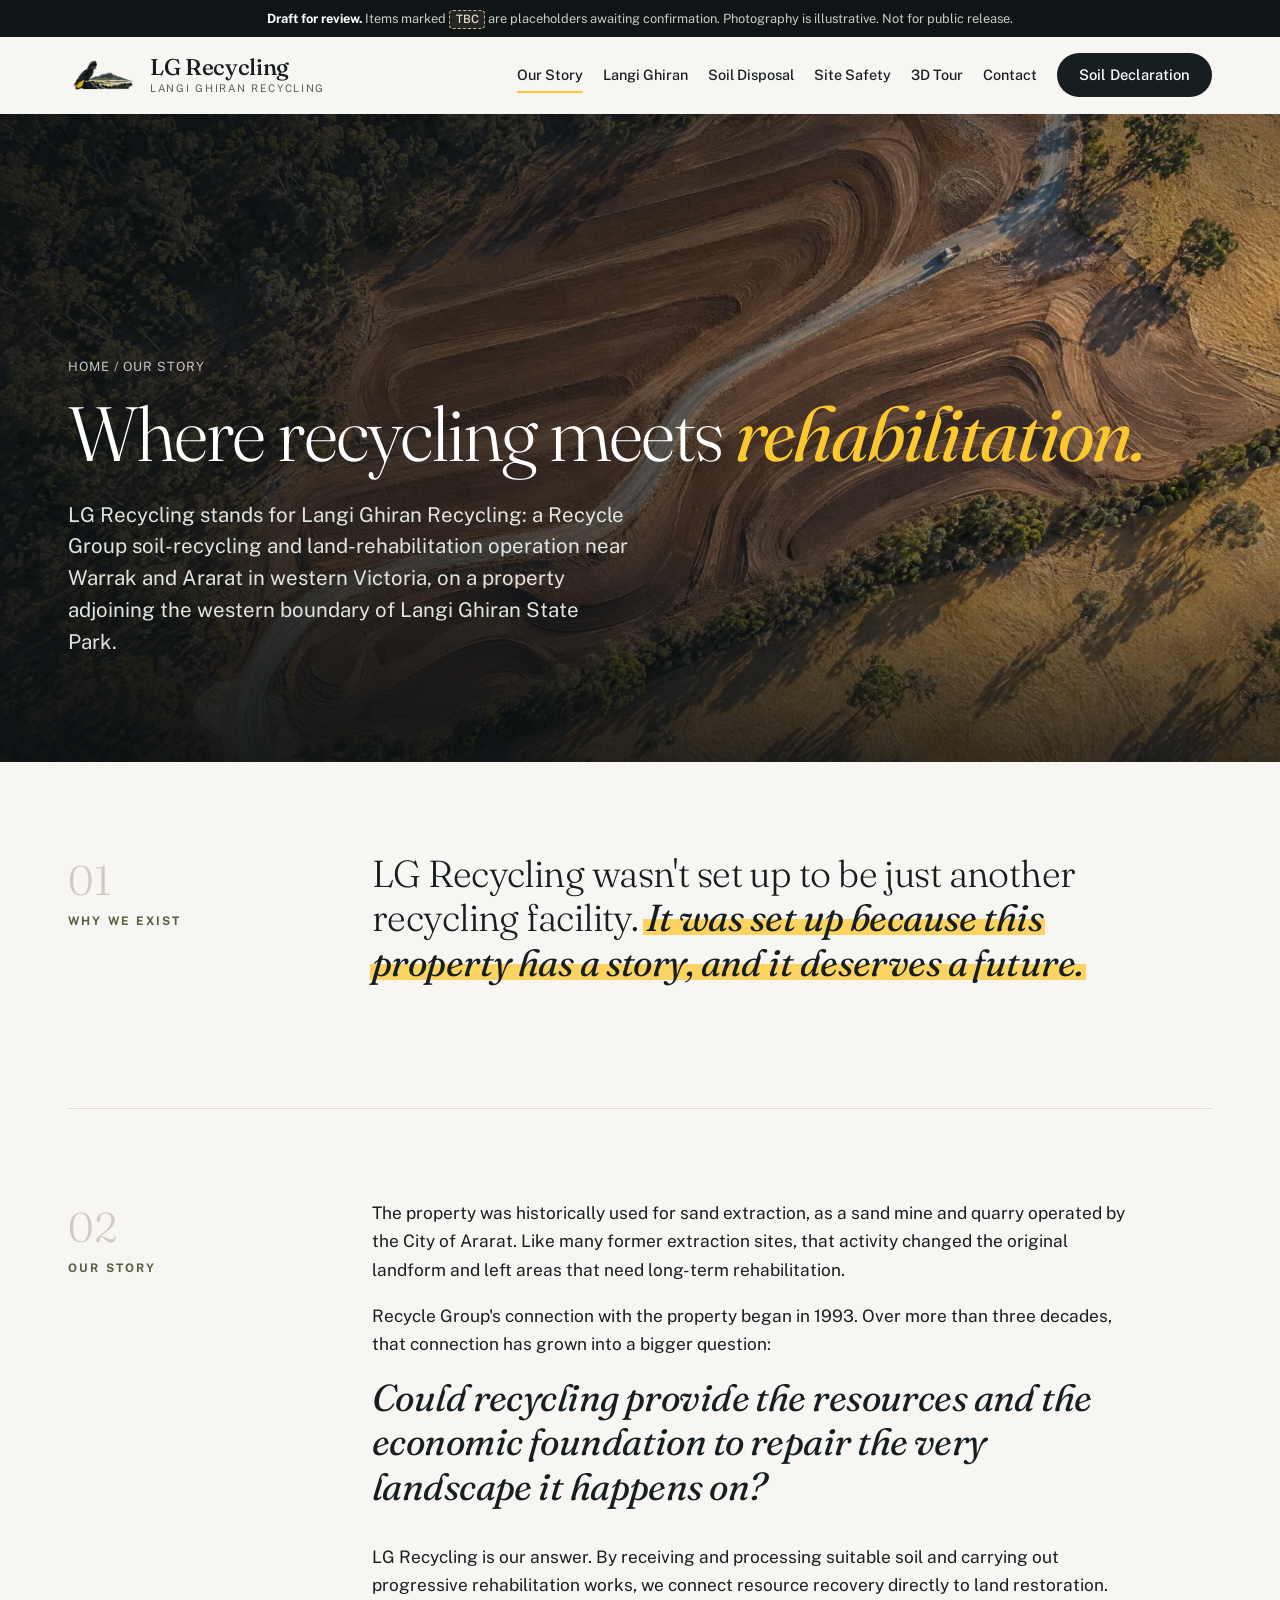
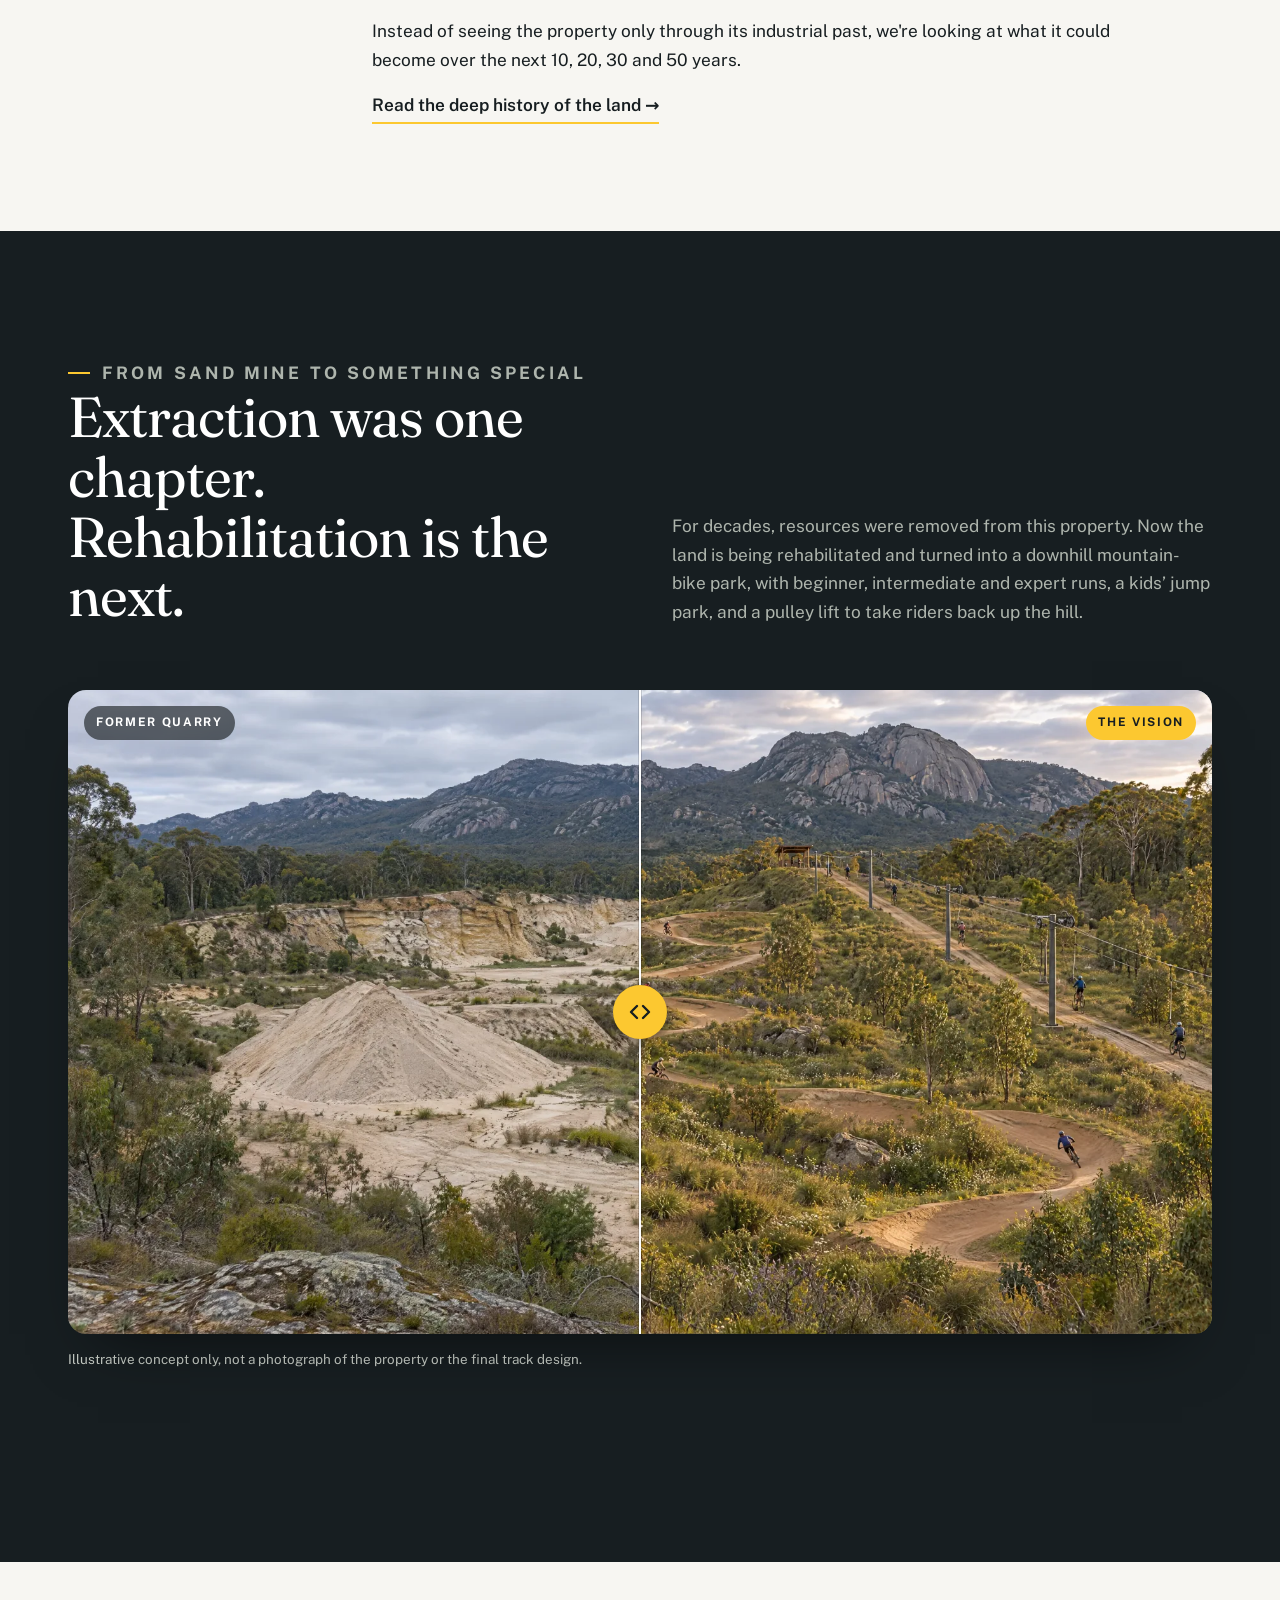
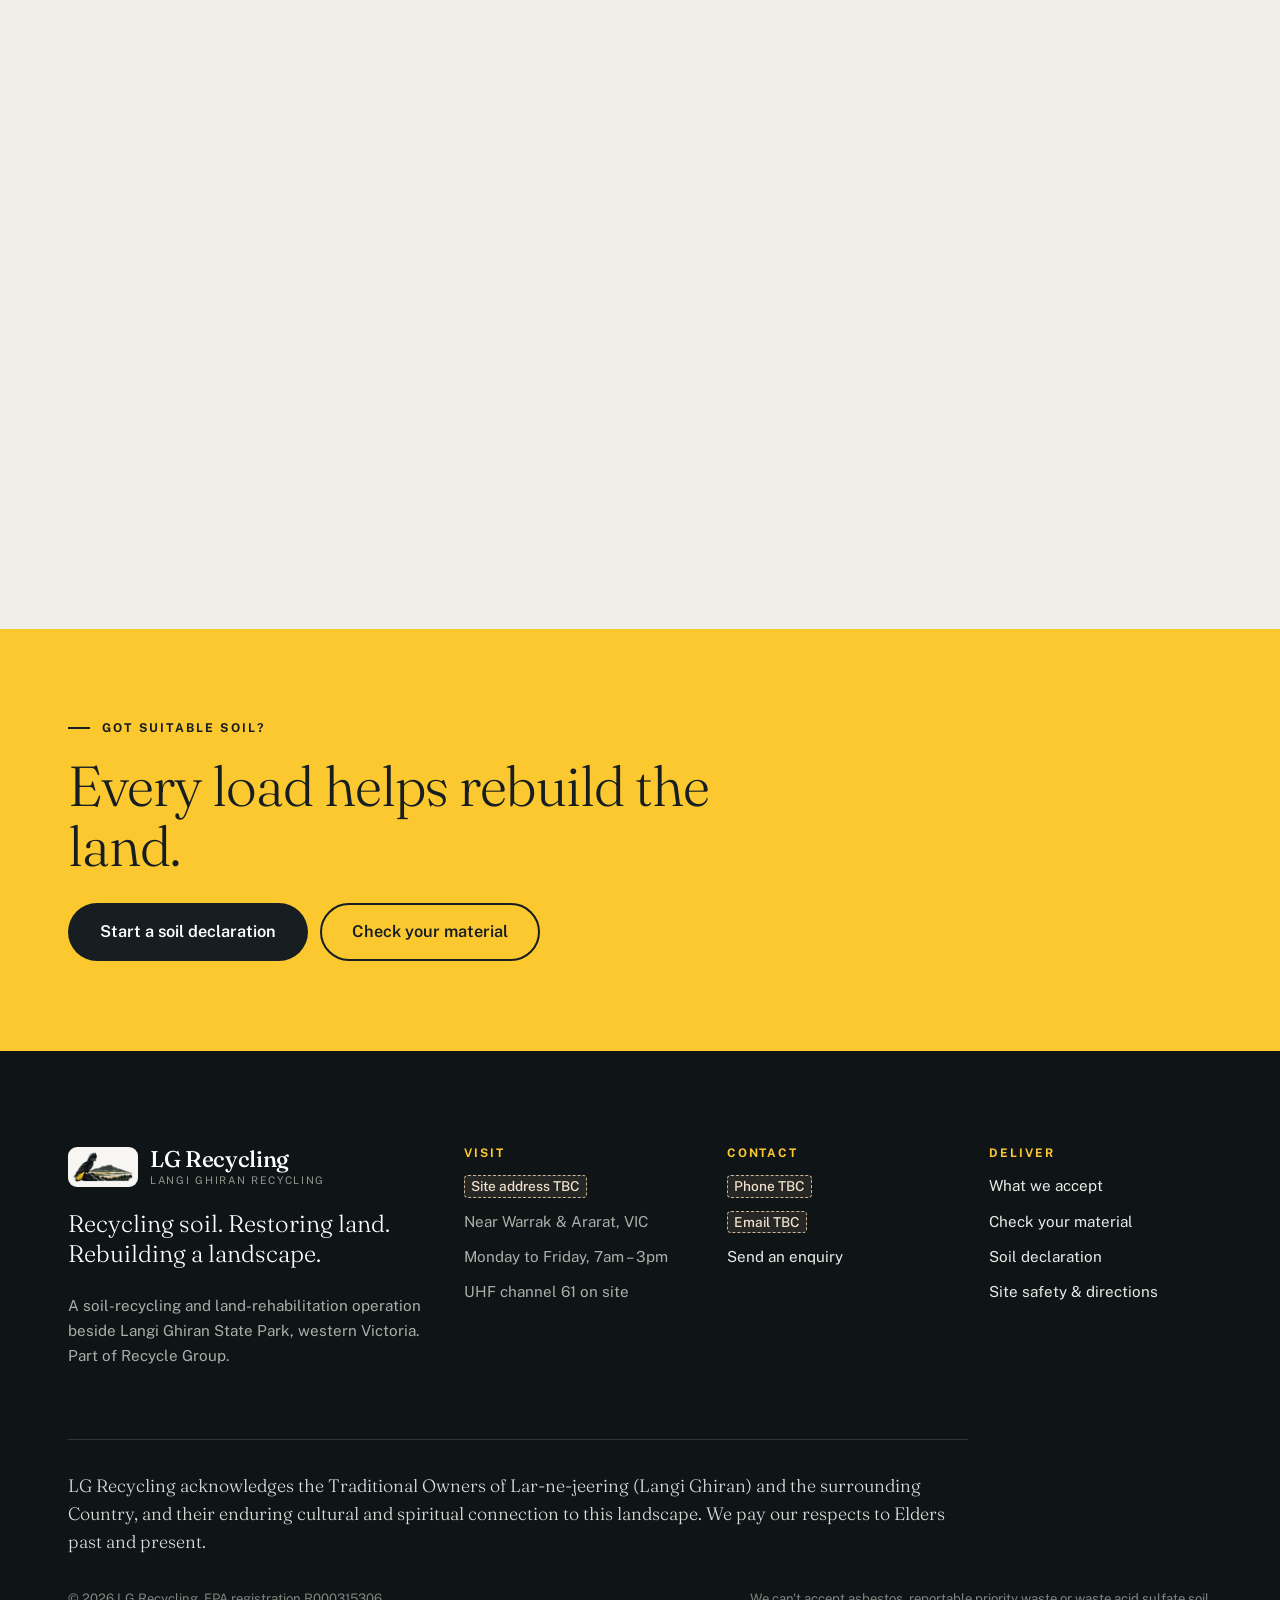
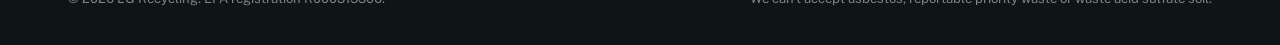
==== about.html @ 1a7d565f "3D tour: 16 glamping sites beside the bike park; copy updates" ====
<!doctype html>
<html lang="en-AU">
<head>
<meta charset="utf-8">
<meta name="viewport" content="width=device-width, initial-scale=1, viewport-fit=cover">
<title>Our Story | LG Recycling</title>
<meta name="description" content="Where recycling meets rehabilitation: how LG Recycling is using soil recycling to restore a former sand quarry beside Langi Ghiran State Park.">
<meta name="robots" content="noindex, nofollow">
<meta name="theme-color" content="#171E21">
<meta property="og:type" content="website">
<meta property="og:site_name" content="LG Recycling">
<meta property="og:title" content="Our Story | LG Recycling">
<meta property="og:description" content="Where recycling meets rehabilitation: how LG Recycling is using soil recycling to restore a former sand quarry beside Langi Ghiran State Park.">
<meta property="og:image" content="https://rdodeployme.github.io/Langi-Ghiran/assets/og-image.jpg">
<meta property="og:image:width" content="1200">
<meta property="og:image:height" content="630">
<meta property="og:url" content="https://rdodeployme.github.io/Langi-Ghiran/about.html">
<meta name="twitter:card" content="summary_large_image">
<link rel="icon" href="assets/favicon.svg" type="image/svg+xml">
<link rel="preconnect" href="https://fonts.googleapis.com">
<link rel="preconnect" href="https://fonts.gstatic.com" crossorigin>
<link href="https://fonts.googleapis.com/css2?family=Fraunces:ital,opsz,wght@0,9..144,300..700;1,9..144,300..600&family=Public+Sans:wght@400;500;600;700&display=swap" rel="stylesheet">
<link rel="stylesheet" href="assets/styles.css">
<script>document.documentElement.classList.add('js')</script>
</head>
<body class="">
<a class="skip" href="#main">Skip to content</a>
<div class="draft"><strong>Draft for review.</strong> Items marked <span class="tbc">TBC</span> are placeholders awaiting confirmation. Photography is illustrative. Not for public release.</div>
<header class="site-header">
  <div class="wrap">
    <a class="brand" href="index.html" aria-label="LG Recycling home"><span class="brand-mark" aria-hidden="true"></span><span class="brand-text"><b>LG Recycling</b><small>Langi Ghiran Recycling</small></span></a>
    <button class="menu-toggle" aria-label="Menu" aria-expanded="false" aria-controls="site-nav">
      <span></span><span></span><span></span>
    </button>
    <nav class="nav" id="site-nav" aria-label="Main">
      <a href="about.html" aria-current="page">Our Story</a> <a href="langi-ghiran.html">Langi Ghiran</a> <a href="soil-disposal.html">Soil Disposal</a> <a href="site-safety.html">Site Safety</a> <a href="explore.html">3D Tour</a> <a href="index.html#enquire">Contact</a> <a class="btn btn-primary nav-cta" href="soil-declaration.html">Soil Declaration</a>
    </nav>
  </div>
</header>
<main id="main">
<section class="img-hero on-image">
  <div class="hero-media"><img src="assets/lg-earthworks.webp" alt="Aerial view of contoured rehabilitation earthworks meeting eucalypt woodland and golden paddocks" fetchpriority="high"></div>
  <div class="wrap hero-body">
    <p class="crumbs"><a href="index.html">Home</a> / Our story</p>
    <h1>Where recycling meets <span class="hl">rehabilitation.</span></h1>
    <p class="lede">LG Recycling stands for Langi Ghiran Recycling: a Recycle Group soil-recycling and land-rehabilitation operation near Warrak and Ararat in western Victoria, on a property adjoining the western boundary of Langi Ghiran State Park.</p>
  </div>
</section>

<div class="wrap">
  <article class="chapter">
    <div class="label reveal"><span class="n">01</span>Why we exist</div>
    <div class="body reveal d1">
      <p class="big-quote">LG Recycling wasn't set up to be just another recycling facility. <em class="hl">It was set up because this property has a story, and it deserves a future.</em></p>
    </div>
  </article>

  <article class="chapter">
    <div class="label reveal"><span class="n">02</span>Our story</div>
    <div class="body reveal d1">
      <p>The property was historically used for sand extraction, as a sand mine and quarry operated by the City of Ararat. Like many former extraction sites, that activity changed the original landform and left areas that need long-term rehabilitation.</p>
      <p>Recycle Group's connection with the property began in 1993. Over more than three decades, that connection has grown into a bigger question:</p>
      <p class="big-quote"><em>Could recycling provide the resources and the economic foundation to repair the very landscape it happens on?</em></p>
      <p>LG Recycling is our answer. By receiving and processing suitable soil and carrying out progressive rehabilitation works, we connect resource recovery directly to land restoration.</p>
      <p>Instead of seeing the property only through its industrial past, we're looking at what it could become over the next 10, 20, 30 and 50 years.</p>
      <p><a class="link-arrow" href="deep-history.html">Read the deep history of the land &rarr;</a></p>
    </div>
  </article>
</div>

<section class="dark" aria-labelledby="chapter-title">
  <div class="wrap">
    <div class="section-head">
      <div>
        <p class="eyebrow reveal">From sand mine to something special</p>
        <h2 id="chapter-title" class="reveal">Extraction was one chapter. Rehabilitation is the next.</h2>
      </div>
      <p class="reveal d1">For decades, resources were removed from this property. Now the land is being rehabilitated and turned into a downhill mountain-bike park, with beginner, intermediate and expert runs, a kids’ jump park, and a pulley lift to take riders back up the hill.</p>
    </div>
    <div class="compare reveal" data-compare style="--pos:50%">
      <img src="assets/lg-quarry-before.webp" alt="Illustration of a disused sand quarry at the foot of a granite range" loading="lazy" width="1800" height="1018">
      <img class="after" src="assets/lg-quarry-after.webp" alt="Illustration of the same view rehabilitated with native vegetation, trails, a wetland and a lookout" loading="lazy" width="1800" height="1018">
      <span class="tag l">Former quarry</span>
      <span class="tag r">The vision</span>
      <span class="handle" aria-hidden="true"></span>
      <input type="range" min="0" max="100" value="50" aria-label="Compare the former quarry with the rehabilitation vision">
    </div>
    <p class="compare-note">Illustrative concept only, not a photograph of the property or the final track design.</p>
    <ul class="chips reveal">
      <li>Rebuild</li><li>Revegetate</li><li>Rehabilitate</li><li>Create habitat</li><li>Improve the landscape</li>
    </ul>
  </div>
</section>

<div class="wrap">
  <article class="chapter">
    <div class="label reveal"><span class="n">03</span>Our next chapter</div>
    <div class="body reveal d1">
      <p>LG Recycling deliberately looks beyond the working life of the facility. The former sand quarry is being rehabilitated and turned into a downhill mountain-bike park: three runs graded beginner, intermediate and expert, a kids’ jump park below them, a pulley lift that takes riders back up the hill, and 16 glamping sites off to the side. Around it, the aim is a restored landscape of native vegetation, habitat and open space for the community.</p>
      <div class="stack-lines" style="margin:32px 0">
        <p>Where the scars of extraction have softened.</p>
        <p>Where vegetation has returned and habitat is expanding.</p>
        <p>Where riders take the lift up and ride the track down, and families spend time outdoors.</p>
        <p>Where visitors can take in the landscape beside Langi Ghiran.</p>
      </div>
      <p>If future generations find it hard to imagine that parts of the property were once a sand quarry, the rehabilitation will have succeeded.</p>
    </div>
  </article>

  <article class="chapter">
    <div class="label reveal"><span class="n">04</span>What success looks like</div>
    <div class="body reveal d1">
      <p>Success isn't measured only in tonnes of soil recycled. It's also measured in:</p>
      <div class="measures">
        <div><b>Land rehabilitated</b><span>Disturbed ground repaired</span></div>
        <div><b>Resources recovered</b><span>And landfill avoided</span></div>
        <div><b>Landforms restored</b><span>Levels and contours rebuilt</span></div>
        <div><b>Vegetation established</b><span>And habitat created</span></div>
        <div><b>Community spaces</b><span>Created for people to use</span></div>
        <div><b>The condition we leave it in</b><span>The final measure</span></div>
      </div>
      <p class="note">Progress figures (hectares rehabilitated, tonnes recovered) will be published here once they're being measured. <span class="tbc">No figures yet</span></p>
    </div>
  </article>

  <article class="chapter">
    <div class="label reveal"><span class="n">05</span>Part of Recycle Group</div>
    <div class="body reveal d1">
      <p>LG Recycling is part of Recycle Group, an Australian resource-recovery group developing practical solutions for materials that might otherwise be wasted. Across the group, the philosophy is the same: find a better use, recover the resource, reduce disposal, and create a measurable environmental outcome.</p>
      <p>At LG Recycling, that outcome will ultimately be visible in the landscape itself.</p>
    </div>
  </article>
</div>

<section class="alt" aria-labelledby="home-title">
  <div class="wrap split center">
    <div class="reveal">
      <p class="eyebrow">Our home. Our responsibility.</p>
      <h2 id="home-title">Respect the past. Recycle today. Restore the land.</h2>
      <p class="lede">We're fortunate to operate beside one of western Victoria's most distinctive natural landscapes, and we intend to leave our part of it better than we found it.</p>
      <div class="actions" style="margin-top:28px">
        <a class="btn btn-primary" href="index.html#enquire">Enquire about soil disposal</a>
        <a class="btn btn-ghost" href="langi-ghiran.html">The story of Langi Ghiran</a>
      </div>
    </div>
    <figure class="figure land reveal d1"><img src="assets/lg-photo-rehabilitation.jpg" alt="Rehabilitation earthworks on the property with the granite range behind" loading="lazy"></figure>
  </div>
</section>
<section class="cta-band" aria-labelledby="cta-title">
  <div class="wrap">
    <div class="cta-copy">
      <p class="eyebrow">Got suitable soil?</p>
      <h2 id="cta-title">Every load helps rebuild the land.</h2>
    </div>
    <div class="cta-actions">
      <a class="btn btn-primary btn-lg" href="soil-declaration.html">Start a soil declaration</a>
      <a class="btn btn-ghost btn-lg" href="soil-disposal.html#checker">Check your material</a>
    </div>
  </div>
</section>
</main>
<footer class="site-footer">
  <div class="wrap">
    <div class="foot-top">
      <div class="foot-brand">
        <a class="brand" href="index.html"><span class="brand-mark" aria-hidden="true"></span><span class="brand-text"><b>LG Recycling</b><small>Langi Ghiran Recycling</small></span></a>
        <p class="foot-tag">Recycling soil. Restoring land. Rebuilding a landscape.</p>
        <p>A soil-recycling and land-rehabilitation operation beside Langi Ghiran State Park, western Victoria. Part of Recycle Group.</p>
      </div>
      <div>
        <h4>Visit</h4>
        <ul>
          <li><span class="tbc">Site address TBC</span></li>
          <li>Near Warrak &amp; Ararat, VIC</li>
          <li>Monday to Friday, 7am – 3pm</li>
          <li>UHF channel 61 on site</li>
        </ul>
      </div>
      <div>
        <h4>Contact</h4>
        <ul>
          <li><span class="tbc">Phone TBC</span></li>
          <li><span class="tbc">Email TBC</span></li>
          <li><a href="index.html#enquire">Send an enquiry</a></li>
        </ul>
      </div>
      <div>
        <h4>Deliver</h4>
        <ul>
          <li><a href="soil-disposal.html">What we accept</a></li>
          <li><a href="soil-disposal.html#checker">Check your material</a></li>
          <li><a href="soil-declaration.html">Soil declaration</a></li>
          <li><a href="site-safety.html">Site safety &amp; directions</a></li>
        </ul>
      </div>
    </div>
    <p class="foot-ack">LG Recycling acknowledges the Traditional Owners of Lar-ne-jeering (Langi Ghiran) and the surrounding Country, and their enduring cultural and spiritual connection to this landscape. We pay our respects to Elders past and present.</p>
    <div class="foot-base">
      <span>&copy; <span id="year">2026</span> LG Recycling. EPA registration R000315306.</span>
      <span>We can't accept asbestos, reportable priority waste or waste acid sulfate soil.</span>
    </div>
  </div>
</footer>
<script src="assets/site.js"></script>
</body>
</html>
---- assets/styles.css ----
/* LG Recycling — site styles (v2)
   Palette from the Langi Ghiran Recycling logo: cockatoo black, tail yellow, olive, paper. */
:root{
  --ink:#171E21;
  --ink-2:#2E383C;
  --ink-3:#0F1416;
  --paper:#F7F6F2;
  --paper-2:#EEEDE7;
  --paper-3:#E4E2DA;
  --yellow:#FCC830;
  --yellow-soft:rgba(252,200,48,.22);
  --yellow-ink:#7A5E00;
  --olive:#55603F;
  --olive-2:#6E7A55;
  --soil:#B89B78;
  --muted:#5A625E;
  --line:#DCDAD2;
  --line-dark:rgba(255,255,255,.14);
  --danger:#8A3B2E;
  --white:#FFFFFF;
  --radius:10px;
  --radius-sm:6px;
  --max:1240px;
  --gutter:clamp(16px,4.5vw,48px);
  --header-h:76px;
  --display:"Fraunces", Georgia, "Times New Roman", serif;
  --body:"Public Sans", system-ui, -apple-system, "Segoe UI", sans-serif;
  --ease:cubic-bezier(.2,.7,.2,1);
  --shadow:0 1px 2px rgba(23,30,33,.06),0 12px 32px -12px rgba(23,30,33,.18);
}
*,*::before,*::after{box-sizing:border-box}
[hidden]{display:none!important}
html{scroll-behavior:smooth;-webkit-text-size-adjust:100%;scroll-padding-top:calc(var(--header-h) + 12px)}
body{margin:0;background:var(--paper);color:var(--ink);font-family:var(--body);font-size:17px;line-height:1.65;-webkit-font-smoothing:antialiased;text-rendering:optimizeLegibility}
img,svg,video{max-width:100%;display:block}
a{color:var(--ink);text-decoration-color:var(--yellow);text-decoration-thickness:2px;text-underline-offset:3px}
a:hover{text-decoration-color:var(--ink)}
h1,h2,h3,h4{font-family:var(--display);font-weight:400;line-height:1.06;margin:0 0 .5em;letter-spacing:-.018em;color:var(--ink);font-optical-sizing:auto}
h1{font-size:clamp(2.6rem,6.4vw,5.6rem)}
h2{font-size:clamp(2rem,4.4vw,3.6rem)}
h3{font-size:clamp(1.3rem,2vw,1.6rem);letter-spacing:-.01em}
p{margin:0 0 1em}
em{font-style:italic}
strong{font-weight:700}
.wrap{max-width:var(--max);margin:0 auto;padding:0 var(--gutter)}
.narrow{max-width:820px;margin-left:auto;margin-right:auto}
section{padding:clamp(72px,10vw,140px) 0;position:relative}
.alt{background:var(--paper-2)}
.dark{background:var(--ink);color:#DCE0DA}
.dark h1,.dark h2,.dark h3{color:#fff}
.dark p{color:#C9CFC8}
.dark a{color:#fff}
:focus-visible{outline:3px solid var(--yellow);outline-offset:3px;border-radius:4px}
.skip{position:absolute;left:-9999px;top:0;z-index:100;background:var(--yellow);color:var(--ink);padding:10px 16px;font-weight:700}
.skip:focus{left:12px;top:12px}
.sr-only{position:absolute!important;width:1px;height:1px;overflow:hidden;clip:rect(0 0 0 0);white-space:nowrap}

/* Type helpers */
.eyebrow{font-family:var(--body);font-size:.76rem;font-weight:700;letter-spacing:.18em;text-transform:uppercase;color:var(--olive);margin:0 0 1.1rem;display:flex;align-items:center;gap:12px}
.eyebrow::before{content:"";width:22px;height:2px;background:var(--yellow);flex:none}
.dark .eyebrow,.on-image .eyebrow{color:var(--yellow)}
.lede{font-size:clamp(1.12rem,1.5vw,1.32rem);line-height:1.55;color:var(--muted);max-width:640px}
.dark .lede,.on-image .lede{color:#D8DDD6}
.hl{font-style:italic;background:linear-gradient(to bottom,transparent 54%,rgba(252,200,48,.75) 54%,rgba(252,200,48,.75) 88%,transparent 88%);-webkit-box-decoration-break:clone;box-decoration-break:clone;padding:0 .06em;margin:0 -.06em}
.dark .hl,.on-image .hl{background:none;color:var(--yellow)}
.big-quote{font-family:var(--display);font-size:clamp(1.65rem,3.3vw,2.7rem);line-height:1.18;color:var(--ink);font-weight:300;letter-spacing:-.015em;margin-bottom:.9em}
.dark .big-quote{color:#fff}
.big-quote em{font-weight:400}
.muted{color:var(--muted)}
.small{font-size:.9rem}

/* Draft banner + TBC placeholders */
.draft{background:var(--ink-3);color:#C9CEC7;font-size:.8rem;text-align:center;padding:8px var(--gutter);position:relative;z-index:61}
.draft strong{color:#fff}
.tbc{display:inline-block;border:1.5px dashed var(--soil);background:rgba(184,155,120,.14);color:#6B5537;padding:0 .45em;border-radius:4px;font-size:.9em;font-style:normal;font-family:var(--body);font-weight:500;letter-spacing:0;line-height:1.5}
.draft .tbc,.dark .tbc,.on-image .tbc,.site-footer .tbc{color:#F0E2CE;border-color:#CDB595;background:rgba(205,181,149,.12)}
.note{border-left:3px solid var(--yellow);background:var(--yellow-soft);padding:14px 18px;border-radius:0 var(--radius-sm) var(--radius-sm) 0;font-size:.95rem;color:var(--ink-2)}

/* Buttons */
.btn{display:inline-flex;align-items:center;justify-content:center;gap:.55em;min-height:50px;padding:0 24px;border-radius:999px;font-weight:600;font-size:.98rem;text-decoration:none;border:2px solid transparent;cursor:pointer;font-family:var(--body);line-height:1.1;transition:background .2s var(--ease),color .2s var(--ease),border-color .2s var(--ease),transform .2s var(--ease)}
.btn:active{transform:translateY(1px)}
.btn-lg{min-height:58px;padding:0 30px;font-size:1.02rem}
.btn-primary{background:var(--ink);color:#fff}
.btn-primary:hover{background:var(--yellow);color:var(--ink)}
.btn-yellow,.dark .btn-primary,.on-image .btn-primary{background:var(--yellow);color:var(--ink)}
.btn-yellow:hover,.dark .btn-primary:hover,.on-image .btn-primary:hover{background:#fff;color:var(--ink)}
.btn-ghost{border-color:currentColor;color:var(--ink);background:transparent}
.btn-ghost:hover{background:var(--ink);border-color:var(--ink);color:#fff}
.dark .btn-ghost,.on-image .btn-ghost{color:#fff;border-color:rgba(255,255,255,.7)}
.dark .btn-ghost:hover,.on-image .btn-ghost:hover{background:#fff;border-color:#fff;color:var(--ink)}
.btn .arrow{transition:transform .2s var(--ease)}
.btn:hover .arrow{transform:translateX(3px)}
.btn[disabled]{opacity:.5;cursor:not-allowed}
.link-arrow{font-weight:600;text-decoration:none;display:inline-flex;align-items:center;gap:.4em;border-bottom:2px solid var(--yellow);padding-bottom:2px}
.link-arrow:hover{border-color:var(--ink)}
.dark .link-arrow{border-color:var(--yellow)}
.actions{display:flex;flex-wrap:wrap;gap:12px}

/* ---------- Header ---------- */
.site-header{position:sticky;top:0;z-index:60;background:rgba(247,246,242,.92);backdrop-filter:saturate(1.3) blur(12px);-webkit-backdrop-filter:saturate(1.3) blur(12px);border-bottom:1px solid transparent;transition:background .3s var(--ease),border-color .3s var(--ease),box-shadow .3s var(--ease)}
.site-header.scrolled{border-color:var(--line);box-shadow:0 8px 24px -18px rgba(23,30,33,.35)}
.site-header .wrap{display:flex;align-items:center;justify-content:space-between;height:var(--header-h);gap:24px}
.brand{display:flex;align-items:center;gap:12px;text-decoration:none;color:var(--ink);line-height:1.05}
.brand-mark{width:70px;height:40px;border-radius:9px;background:var(--paper) url(lg-mark.png) center / 60px auto no-repeat;flex:none;transition:background-color .3s}
.brand-text{display:flex;flex-direction:column}
.brand b{font-family:var(--display);font-weight:500;font-size:1.42rem;letter-spacing:-.015em}
.brand small{font-size:.66rem;letter-spacing:.16em;text-transform:uppercase;color:var(--muted);margin-top:3px}
.nav{display:flex;align-items:center;gap:28px}
.nav a{color:var(--ink);text-decoration:none;font-size:.94rem;font-weight:500;position:relative;padding:6px 0}
@media (max-width:1300px){.nav{gap:20px}.nav a{font-size:.9rem}.nav .btn{padding:0 16px}}
.nav a{white-space:nowrap}
.nav a:not(.btn)::after{content:"";position:absolute;left:0;right:0;bottom:0;height:2px;background:var(--yellow);transform:scaleX(0);transform-origin:left;transition:transform .25s var(--ease)}
.nav a:not(.btn):hover::after,.nav a[aria-current="page"]:not(.btn)::after{transform:scaleX(1)}
.nav .btn{min-height:44px;padding:0 20px;font-size:.92rem}
.nav .btn-primary{color:#fff}
.nav .btn-primary:hover{color:var(--ink)}
.nav .btn[aria-current="page"]{background:var(--yellow);color:var(--ink)}
.menu-toggle{display:none;background:none;border:0;width:44px;height:44px;margin-right:-8px;cursor:pointer;position:relative}
.menu-toggle span{position:absolute;left:10px;right:10px;height:2px;background:var(--ink);border-radius:2px;transition:transform .25s var(--ease),opacity .2s,background .3s}
.menu-toggle span:nth-child(1){top:15px}.menu-toggle span:nth-child(2){top:21px}.menu-toggle span:nth-child(3){top:27px}
.menu-open .menu-toggle span:nth-child(1){transform:translateY(6px) rotate(45deg)}
.menu-open .menu-toggle span:nth-child(2){opacity:0}
.menu-open .menu-toggle span:nth-child(3){transform:translateY(-6px) rotate(-45deg)}

/* Transparent header over the home hero */
.has-hero .site-header:not(.scrolled):not(.menu-open){background:transparent;backdrop-filter:none;-webkit-backdrop-filter:none}
.has-hero .site-header:not(.scrolled):not(.menu-open) .brand,
.has-hero .site-header:not(.scrolled):not(.menu-open) .nav a:not(.btn){color:#fff}
.has-hero .site-header:not(.scrolled):not(.menu-open) .brand small{color:rgba(255,255,255,.75)}
.has-hero .site-header:not(.scrolled):not(.menu-open) .menu-toggle span{background:#fff}
.has-hero .site-header:not(.scrolled):not(.menu-open) .nav .btn{background:var(--yellow);color:var(--ink)}
.has-hero .site-header:not(.scrolled):not(.menu-open) .nav .btn:hover{background:#fff}

@media (max-width:1120px){
  .menu-toggle{display:block}
  .nav{position:absolute;top:100%;left:0;right:0;background:var(--paper);flex-direction:column;align-items:stretch;gap:0;padding:8px var(--gutter) 28px;border-bottom:1px solid var(--line);box-shadow:0 24px 40px -24px rgba(23,30,33,.35);display:none;max-height:calc(100svh - var(--header-h));overflow:auto}
  .menu-open .nav{display:flex}
  .nav a{padding:16px 0;border-bottom:1px solid var(--line);font-size:1.1rem;color:var(--ink)!important}
  .nav a:not(.btn)::after{display:none}
  .nav .btn{margin-top:18px;border-bottom:0;min-height:54px;color:#fff!important}
  .nav .btn[aria-current="page"]{color:var(--ink)!important}
}
@media (max-width:440px){.brand-mark{width:56px;height:34px;background-size:48px auto}.brand b{font-size:1.25rem}.brand small{letter-spacing:.1em}}

/* ---------- Home: cinematic hero ---------- */
.hero-cine{position:relative;min-height:min(100svh,1000px);margin-top:calc(-1 * var(--header-h));display:flex;align-items:flex-end;color:#fff;overflow:hidden;background:var(--ink);padding:0}
.hero-media{position:absolute;inset:0}
.hero-media img,.hero-media video{position:absolute;inset:0;width:100%;height:100%;object-fit:cover}
.hero-media video{opacity:0;transition:opacity 1.2s var(--ease)}
.hero-media video.playing{opacity:1}
.hero-media::after{content:"";position:absolute;inset:0;background:
  linear-gradient(180deg,rgba(12,16,18,.62) 0%,rgba(12,16,18,.12) 22%,rgba(12,16,18,0) 40%,rgba(12,16,18,.35) 62%,rgba(12,16,18,.88) 100%),
  linear-gradient(90deg,rgba(12,16,18,.55) 0%,rgba(12,16,18,0) 60%)}
.hero-body{position:relative;z-index:2;width:100%;padding-top:calc(var(--header-h) + 80px);padding-bottom:clamp(40px,6vw,72px)}
.hero-body h1{color:#fff;font-weight:340;max-width:13.5em;font-size:clamp(2.9rem,7.4vw,6.6rem);line-height:.98;letter-spacing:-.025em;margin-bottom:.35em}
.hero-body h1 .hl{background:none;color:var(--yellow);font-weight:400}
.hero-body .lede{color:#E4E8E2;max-width:560px;margin-bottom:2rem;font-size:clamp(1.1rem,1.6vw,1.35rem)}
.hero-foot{display:flex;flex-wrap:wrap;justify-content:space-between;align-items:flex-end;gap:28px 40px}
.hero-meta{display:flex;flex-wrap:wrap;gap:8px;margin:0;padding:0;list-style:none}
.hero-meta li{font-size:.8rem;font-weight:600;letter-spacing:.02em;padding:7px 14px;border:1px solid rgba(255,255,255,.28);border-radius:999px;background:rgba(15,20,22,.35);backdrop-filter:blur(6px);-webkit-backdrop-filter:blur(6px);color:#EEF0EC}
.hero-meta li b{color:var(--yellow);font-weight:700}
.scroll-cue{position:absolute;left:50%;bottom:18px;transform:translateX(-50%);z-index:2;width:24px;height:38px;border:2px solid rgba(255,255,255,.55);border-radius:14px;display:none}
.scroll-cue::after{content:"";position:absolute;left:50%;top:7px;width:4px;height:8px;margin-left:-2px;border-radius:2px;background:#fff;animation:cue 1.8s var(--ease) infinite}
@keyframes cue{0%{opacity:0;transform:translateY(0)}30%{opacity:1}100%{opacity:0;transform:translateY(12px)}}
@media (min-width:900px) and (min-height:700px){.scroll-cue{display:block}}
.media-credit{position:absolute;right:16px;bottom:12px;z-index:2;font-size:.7rem;color:rgba(255,255,255,.6);letter-spacing:.04em}

/* ---------- Inner page heroes ---------- */
.page-hero{padding:clamp(64px,9vw,120px) 0 clamp(48px,6vw,80px);border-bottom:1px solid var(--line)}
.page-hero h1{max-width:15em}
.img-hero{position:relative;min-height:clamp(460px,72vh,760px);display:flex;align-items:flex-end;color:#fff;padding:0;overflow:hidden;background:var(--ink)}
.img-hero .hero-media::after{background:linear-gradient(90deg,rgba(12,16,18,.82) 0%,rgba(12,16,18,.55) 45%,rgba(12,16,18,.12) 80%),linear-gradient(180deg,rgba(12,16,18,.35) 0%,rgba(12,16,18,0) 30%,rgba(12,16,18,.25) 70%,rgba(12,16,18,.75) 100%)}
@media (max-width:760px){.img-hero .hero-media::after{background:linear-gradient(180deg,rgba(12,16,18,.45) 0%,rgba(12,16,18,.35) 40%,rgba(12,16,18,.88) 100%)}}
.img-hero .hero-body{padding-top:120px;padding-bottom:clamp(40px,6vw,72px)}
.img-hero h1{color:#fff;font-weight:300;max-width:14em;font-size:clamp(2.6rem,6vw,5.2rem);line-height:1}
.img-hero .lede{color:#E1E5DF}
.crumbs{font-size:.8rem;letter-spacing:.08em;text-transform:uppercase;margin-bottom:1.2rem;color:rgba(255,255,255,.75)}
.crumbs a{color:inherit;text-decoration:none}

/* ---------- Facts band ---------- */
.facts{background:var(--ink);color:#DCE0DA;padding:0;border-top:1px solid var(--line-dark)}
.facts .wrap{display:grid;grid-template-columns:repeat(4,1fr)}
.fact{padding:34px 28px 34px 0;border-right:1px solid var(--line-dark)}
.fact:not(:first-child){padding-left:28px}
.fact:last-child{border-right:0}
.fact b{display:block;font-family:var(--display);font-size:clamp(1.7rem,2.8vw,2.4rem);font-weight:400;color:#fff;line-height:1.05;margin-bottom:6px;letter-spacing:-.01em}
.fact b i{font-style:normal;color:var(--yellow)}
.fact span{font-size:.88rem;color:#A9B0A8;line-height:1.45;display:block}
@media (max-width:860px){
  .facts .wrap{grid-template-columns:1fr 1fr}
  .fact{padding:24px 14px 24px 0!important;border-right:0;border-bottom:1px solid var(--line-dark)}
  .fact:nth-child(even){padding-left:16px!important;border-left:1px solid var(--line-dark)}
  .fact:nth-last-child(-n+2){border-bottom:0}
}

/* ---------- Layout ---------- */
.split{display:grid;grid-template-columns:1fr 1fr;gap:clamp(36px,6vw,96px);align-items:start}
.split.center{align-items:center}
.split.wide-left{grid-template-columns:1.15fr .85fr}
.split.wide-right{grid-template-columns:.85fr 1.15fr}
@media (max-width:900px){.split,.split.wide-left,.split.wide-right{grid-template-columns:1fr}}
.section-head{display:grid;grid-template-columns:1fr 1fr;gap:clamp(24px,5vw,80px);align-items:end;margin-bottom:clamp(40px,5vw,64px)}
.section-head h2{margin:0}
.section-head p{margin:0;color:var(--muted);font-size:1.08rem}
.dark .section-head p{color:#AEB5AD}
@media (max-width:860px){.section-head{grid-template-columns:1fr}}

/* Figures */
.figure{position:relative;border-radius:var(--radius);overflow:hidden;background:var(--paper-3);margin:0}
.figure img{width:100%;height:100%;object-fit:cover;transition:transform 1.2s var(--ease)}
.figure:hover img{transform:scale(1.03)}
.figure.tall{aspect-ratio:4/5}
.figure.land{aspect-ratio:3/2}
.figure.wide{aspect-ratio:16/9}
.figure figcaption{position:absolute;left:14px;bottom:12px;font-size:.74rem;color:#fff;background:rgba(15,20,22,.55);backdrop-filter:blur(4px);padding:4px 10px;border-radius:999px;letter-spacing:.02em}

/* ---------- Intro statement ---------- */
.intro .big-quote{max-width:21em}
.intro-grid{display:grid;grid-template-columns:1fr 1fr;gap:clamp(28px,5vw,72px);margin-top:clamp(36px,5vw,56px);align-items:start}
.intro-grid .figure{aspect-ratio:3/2}
.intro-copy p{font-size:1.06rem}
.intro-copy .kicker{font-family:var(--display);font-size:1.35rem;line-height:1.3;border-left:3px solid var(--yellow);padding-left:18px;margin-top:1.4em}
@media (max-width:860px){.intro-grid{grid-template-columns:1fr}}

/* ---------- Soil checker ---------- */
.checker-shell{display:grid;grid-template-columns:.9fr 1.1fr;gap:clamp(28px,5vw,72px);align-items:start}
@media (max-width:960px){.checker-shell{grid-template-columns:1fr}}
.checker{background:var(--white);border-radius:18px;box-shadow:var(--shadow);border:1px solid var(--line);overflow:hidden;color:var(--ink)}
.checker-top{display:flex;align-items:center;justify-content:space-between;padding:18px 26px;border-bottom:1px solid var(--line);font-size:.82rem;font-weight:700;letter-spacing:.12em;text-transform:uppercase;color:var(--muted)}
.checker-progress{display:flex;gap:6px}
.checker-progress i{width:26px;height:4px;border-radius:2px;background:var(--line);transition:background .3s}
.checker-progress i.on{background:var(--ink)}
.checker-step{padding:26px 26px 28px;display:none}
.checker-step.active{display:block;animation:fadeUp .45s var(--ease)}
@keyframes fadeUp{from{opacity:0;transform:translateY(10px)}to{opacity:1;transform:none}}
.checker-step h3{font-family:var(--display);font-size:clamp(1.45rem,2.4vw,1.9rem);margin-bottom:.35em}
.checker-step .hint{color:var(--muted);font-size:.94rem;margin-bottom:20px}
.opt-grid{display:grid;grid-template-columns:1fr 1fr;gap:10px}
@media (max-width:520px){.opt-grid{grid-template-columns:1fr}}
.opt{position:relative;display:flex;align-items:center;gap:12px;border:1.5px solid var(--line);border-radius:12px;padding:14px 16px;cursor:pointer;background:#FCFBF8;font-weight:600;font-size:.97rem;transition:border-color .2s,background .2s,transform .15s;min-height:58px}
.opt:hover{border-color:var(--ink-2)}
.opt input{position:absolute;opacity:0;pointer-events:none}
.opt .tick{width:22px;height:22px;border-radius:6px;border:2px solid #B9BDB5;flex:none;display:grid;place-items:center;transition:all .2s}
.opt .tick::after{content:"";width:10px;height:6px;border-left:2px solid var(--ink);border-bottom:2px solid var(--ink);transform:rotate(-45deg) translate(1px,-1px);opacity:0}
.opt:has(input:checked){border-color:var(--ink);background:var(--yellow-soft)}
.opt:has(input:checked) .tick{background:var(--yellow);border-color:var(--ink)}
.opt:has(input:checked) .tick::after{opacity:1}
.opt:has(input:focus-visible){outline:3px solid var(--yellow);outline-offset:2px}
.opt small{display:block;font-weight:400;color:var(--muted);font-size:.8rem;margin-top:1px}
.opt.other{grid-column:1/-1}
.q-list{border-top:1px solid var(--line)}
.q-row{display:grid;grid-template-columns:1fr auto;gap:10px 18px;align-items:center;padding:14px 0;border-bottom:1px solid var(--line)}
.q-row .q{font-size:.97rem;line-height:1.45}
.seg{display:inline-flex;border:1.5px solid var(--line);border-radius:999px;padding:3px;background:#FCFBF8}
.seg label{position:relative;cursor:pointer}
.seg input{position:absolute;opacity:0;pointer-events:none}
.seg span{display:block;padding:7px 14px;border-radius:999px;font-size:.86rem;font-weight:600;color:var(--muted);transition:all .2s;white-space:nowrap}
.seg input:checked+span{background:var(--ink);color:#fff}
.seg input:focus-visible+span{outline:3px solid var(--yellow)}
@media (max-width:560px){.q-row{grid-template-columns:1fr}}
.checker-nav{display:flex;justify-content:space-between;align-items:center;gap:12px;margin-top:22px}
.checker-nav .link-btn{color:var(--muted)}
.result{border-radius:14px;padding:22px;margin-bottom:18px}
.result .badge{display:inline-flex;align-items:center;gap:8px;font-size:.76rem;font-weight:700;letter-spacing:.14em;text-transform:uppercase;padding:5px 12px;border-radius:999px;margin-bottom:12px}
.result h3{margin-bottom:.3em}
.result p{margin:0 0 .6em;font-size:.97rem}
.result.ok{background:#EEF1E6;border:1px solid #CBD3B8}
.result.ok .badge{background:var(--olive);color:#fff}
.result.maybe{background:var(--yellow-soft);border:1px solid #EBCB6B}
.result.maybe .badge{background:var(--yellow);color:var(--ink)}
.result.no{background:#F4E7E3;border:1px solid #E1C3BA}
.result.no .badge{background:var(--danger);color:#fff}
.result ul{margin:.4em 0 .8em;padding-left:1.1em;font-size:.95rem}
.fineprint{font-size:.8rem;color:var(--muted);margin:14px 0 0}

/* ---------- Before / after ---------- */
.compare{position:relative;border-radius:18px;overflow:hidden;aspect-ratio:16/9;background:var(--ink);user-select:none;-webkit-user-select:none;touch-action:pan-y;box-shadow:0 30px 60px -30px rgba(0,0,0,.6)}
.compare img{position:absolute;inset:0;width:100%;height:100%;object-fit:cover;pointer-events:none}
.compare .after{clip-path:inset(0 0 0 var(--pos,50%))}
.compare .handle{position:absolute;top:0;bottom:0;left:var(--pos,50%);width:2px;margin-left:-1px;background:#fff;box-shadow:0 0 0 1px rgba(0,0,0,.15);pointer-events:none}
.compare .handle::after{content:"";position:absolute;top:50%;left:50%;width:54px;height:54px;margin:-27px 0 0 -27px;border-radius:50%;background:var(--yellow) url("data:image/svg+xml,%3Csvg xmlns='http://www.w3.org/2000/svg' viewBox='0 0 24 24' fill='none' stroke='%23171E21' stroke-width='2.4' stroke-linecap='round' stroke-linejoin='round'%3E%3Cpath d='M9 6l-6 6 6 6M15 6l6 6-6 6'/%3E%3C/svg%3E") center / 24px no-repeat;box-shadow:0 6px 18px rgba(0,0,0,.35)}
.compare input[type=range]{position:absolute;inset:0;width:100%;height:100%;opacity:0;cursor:ew-resize;margin:0;z-index:3;touch-action:pan-y}
.compare .tag{position:absolute;top:16px;z-index:2;font-size:.74rem;font-weight:700;letter-spacing:.14em;text-transform:uppercase;padding:7px 12px;border-radius:999px;background:rgba(15,20,22,.6);color:#fff;backdrop-filter:blur(6px)}
.compare .tag.l{left:16px}
.compare .tag.r{right:16px;background:var(--yellow);color:var(--ink)}
.compare-note{font-size:.84rem;color:#A9B0A8;margin-top:14px;max-width:760px}
@media (max-width:640px){.compare{aspect-ratio:4/3}}
.compare:has(input:focus-visible){outline:3px solid var(--yellow);outline-offset:4px}

/* ---------- Pillars ---------- */
.pillars{display:grid;grid-template-columns:repeat(4,1fr);gap:0;border-top:1px solid var(--line)}
.pillar{padding:30px 26px 10px 0;border-right:1px solid var(--line);position:relative}
.pillar:not(:first-child){padding-left:26px}
.pillar:last-child{border-right:0}
.pillar .num{font-family:var(--display);font-size:3.4rem;line-height:1;color:#CFCBBE;display:block;margin-bottom:18px;font-weight:300;transition:color .3s}
.pillar:hover .num{color:var(--yellow)}
.pillar h3{font-size:1.75rem;margin-bottom:.35em}
.pillar p{color:var(--muted);font-size:.98rem}
@media (max-width:900px){.pillars{grid-template-columns:1fr 1fr}.pillar{border-bottom:1px solid var(--line)}.pillar:nth-child(2){border-right:0}.pillar:nth-child(3){padding-left:0}}
@media (max-width:560px){.pillars{grid-template-columns:1fr}.pillar{border-right:0!important;padding-left:0!important}}

/* ---------- Accept cards ---------- */
.accept{display:grid;grid-template-columns:1fr 1fr;gap:20px}
.accept-card{border-radius:16px;padding:clamp(24px,3vw,36px);border:1px solid var(--line);background:var(--white)}
.accept-card h3{display:flex;align-items:center;gap:12px;font-size:1.55rem;margin-bottom:.6em}
.accept-card h3 .dot{width:34px;height:34px;border-radius:50%;display:grid;place-items:center;background:var(--yellow);flex:none}
.accept-card h3 .dot svg{width:18px;height:18px}
.accept-card.no{background:var(--ink);color:#DCE0DA;border-color:var(--ink)}
.accept-card.no h3{color:#fff}
.accept-card.no h3 .dot{background:#3A2C28}
.accept-card ul{margin:0;padding:0;list-style:none}
.accept-card li{padding:13px 0 13px 32px;border-top:1px solid var(--line);position:relative}
.accept-card.no li{border-color:var(--line-dark)}
.accept-card li::before{content:"";position:absolute;left:4px;top:21px;width:12px;height:7px;border-left:2px solid var(--olive);border-bottom:2px solid var(--olive);transform:rotate(-45deg)}
.accept-card.no li::before{width:13px;height:2px;border:0;background:#E7A08F;transform:none;top:25px}
.accept-card .foot{margin:18px 0 0;font-size:.92rem;color:var(--muted)}
.accept-card.no .foot{color:#A9B0A8}
@media (max-width:760px){.accept{grid-template-columns:1fr}}

/* ---------- Process ---------- */
.process{display:grid;grid-template-columns:repeat(4,1fr);gap:0;position:relative;counter-reset:step}
.process::before{content:"";position:absolute;left:0;right:0;top:27px;height:2px;background:var(--line)}
.dark .process::before{background:var(--line-dark)}
.pstep{position:relative;padding:0 22px 0 0}
.pstep .n{position:relative;z-index:1;width:56px;height:56px;border-radius:50%;background:var(--paper);border:2px solid var(--ink);display:grid;place-items:center;font-family:var(--display);font-size:1.4rem;margin-bottom:22px;transition:background .3s}
.alt .pstep .n{background:var(--paper-2)}
.pstep:hover .n{background:var(--yellow)}
.pstep h3{font-family:var(--body);font-weight:700;font-size:1.15rem;letter-spacing:0;margin-bottom:.4em}
.pstep p{color:var(--muted);font-size:.96rem;margin:0}
@media (max-width:900px){
  .process{grid-template-columns:1fr;gap:28px}
  .process::before{left:27px;right:auto;top:0;bottom:0;width:2px;height:auto}
  .pstep{display:grid;grid-template-columns:56px 1fr;column-gap:20px;padding:0}
  .pstep .n{margin:0;grid-row:1 / 3}
}

/* ---------- Vision ---------- */
.vision-media{margin-top:clamp(40px,5vw,64px)}
.chips{display:flex;flex-wrap:wrap;gap:10px;margin:22px 0 0;padding:0;list-style:none}
.chips li{border:1px solid var(--line);background:var(--white);border-radius:999px;padding:8px 16px;font-size:.92rem}
.dark .chips li{background:rgba(255,255,255,.04);border-color:rgba(255,255,255,.22);color:#EDF0EB}
.timeline{display:grid;grid-template-columns:repeat(3,1fr);margin-top:clamp(48px,6vw,80px);position:relative}
.timeline::before{content:"";position:absolute;left:0;right:0;top:11px;height:2px;background:linear-gradient(90deg,rgba(255,255,255,.4),var(--yellow))}
.tl{position:relative;padding:44px 28px 0 0}
.tl::before{content:"";position:absolute;left:0;top:2px;width:20px;height:20px;border-radius:50%;background:var(--ink);border:3px solid var(--yellow)}
.tl:last-child::before{background:var(--yellow)}
.tl b{font-family:var(--display);font-size:clamp(2.2rem,4vw,3.4rem);font-weight:300;display:block;color:#fff;line-height:1}
.tl p{margin-top:12px;color:#AEB5AD}
@media (max-width:760px){
  .timeline{grid-template-columns:1fr}
  .timeline::before{left:9px;right:auto;top:0;bottom:0;width:2px;height:auto;background:linear-gradient(180deg,rgba(255,255,255,.4),var(--yellow))}
  .tl{padding:0 0 34px 46px}
  .tl::before{top:4px}
}

/* ---------- Country feature ---------- */
.country{background:var(--paper)}
.country .figure{aspect-ratio:4/5}
.stack-lines p{font-family:var(--display);font-size:clamp(1.3rem,2.4vw,1.75rem);line-height:1.28;margin:0 0 .3em;color:var(--ink);font-weight:300}
.dark .stack-lines p{color:#fff}

/* Full-bleed photo band */
.photo-band{position:relative;min-height:clamp(380px,62vh,640px);display:flex;align-items:flex-end;padding:0;overflow:hidden;color:#fff;background:var(--ink)}
.photo-band .hero-media::after{background:linear-gradient(180deg,rgba(12,16,18,0) 30%,rgba(12,16,18,.8) 100%)}
.photo-band .wrap{position:relative;z-index:2;padding-bottom:clamp(36px,5vw,64px);width:100%}
.photo-band .big-quote{color:#fff;max-width:18em;margin:0}

/* ---------- Find us / info ---------- */
.info-grid{display:grid;grid-template-columns:1fr 1.2fr;gap:clamp(28px,5vw,64px);align-items:stretch}
.info-list{display:grid;gap:0;border-top:1px solid var(--line)}
.info-block{padding:18px 0;border-bottom:1px solid var(--line)}
.info-block h3{font-family:var(--body);font-size:.74rem;font-weight:700;letter-spacing:.16em;text-transform:uppercase;color:var(--olive);margin-bottom:.5em}
.info-block p{font-size:1.08rem;margin:0}
.map-wrap{border-radius:16px;overflow:hidden;min-height:380px;background:var(--paper-3);position:relative}
.map-wrap iframe{position:absolute;inset:0;width:100%;height:100%;border:0;filter:grayscale(.35) contrast(1.05)}
@media (max-width:900px){.info-grid{grid-template-columns:1fr}}

/* ---------- Story chapters ---------- */
.chapter{display:grid;grid-template-columns:240px 1fr;gap:clamp(24px,5vw,72px);padding:clamp(56px,7vw,96px) 0;border-top:1px solid var(--line)}
.chapter:first-child{border-top:0}
.chapter .label{font-size:.74rem;font-weight:700;letter-spacing:.18em;text-transform:uppercase;color:var(--olive);padding-top:.7em}
.chapter .label .n{display:block;font-family:var(--display);font-size:2.6rem;letter-spacing:0;color:#CFCBBE;font-weight:300;margin-bottom:10px;line-height:1}
.chapter .body{max-width:760px}
.chapter .body p{font-size:1.08rem}
.chapter .body .big-quote{font-size:clamp(1.55rem,3vw,2.35rem)}
@media (max-width:760px){.chapter{grid-template-columns:1fr;gap:10px}}
.list-clean{margin:0 0 1em;padding:0;list-style:none}
.list-clean li{padding:12px 0 12px 30px;border-top:1px solid var(--line);position:relative}
.list-clean li::before{content:"";position:absolute;left:2px;top:22px;width:14px;height:2px;background:var(--yellow)}
.list-clean li:last-child{border-bottom:1px solid var(--line)}
.dark .list-clean li{border-color:var(--line-dark)}
.ack{font-family:var(--display);font-size:clamp(1.25rem,2vw,1.5rem);line-height:1.45;font-weight:300}
.sources{font-size:.86rem;color:var(--muted)}
.measures{display:grid;grid-template-columns:repeat(3,1fr);gap:1px;background:var(--line);border:1px solid var(--line);border-radius:14px;overflow:hidden;margin:24px 0}
.measures div{background:var(--paper);padding:22px 20px}
.measures b{display:block;font-family:var(--display);font-weight:400;font-size:1.2rem;line-height:1.25;margin-bottom:4px}
.measures span{font-size:.86rem;color:var(--muted)}
@media (max-width:700px){.measures{grid-template-columns:1fr 1fr}}
@media (max-width:440px){.measures{grid-template-columns:1fr}}
.landscape-lists{display:grid;grid-template-columns:1fr 1fr;gap:28px;margin-top:28px}
.landscape-lists h4{font-family:var(--body);font-size:.74rem;font-weight:700;letter-spacing:.16em;text-transform:uppercase;color:var(--yellow);margin-bottom:10px}
.landscape-lists ul{list-style:none;margin:0;padding:0}
.landscape-lists li{padding:8px 0;border-bottom:1px solid var(--line-dark);font-family:var(--display);font-size:1.12rem;color:#fff;font-weight:300}
@media (max-width:560px){.landscape-lists{grid-template-columns:1fr}}

/* ---------- FAQ ---------- */
.faq{border-top:1px solid var(--line)}
.faq details{border-bottom:1px solid var(--line)}
.faq summary{list-style:none;cursor:pointer;display:flex;justify-content:space-between;align-items:center;gap:20px;padding:22px 0;font-family:var(--display);font-size:clamp(1.15rem,1.8vw,1.4rem);line-height:1.3}
.faq summary::-webkit-details-marker{display:none}
.faq summary::after{content:"";width:28px;height:28px;flex:none;border-radius:50%;border:1.5px solid var(--ink);background:linear-gradient(var(--ink),var(--ink)) center / 12px 2px no-repeat,linear-gradient(var(--ink),var(--ink)) center / 2px 12px no-repeat;transition:transform .25s var(--ease),background-color .2s}
.faq details[open] summary::after{transform:rotate(45deg);background-color:var(--yellow)}
.faq .a{padding:0 0 24px;max-width:760px;color:var(--ink-2)}
.faq .a p:last-child{margin:0}

/* ---------- Safety ---------- */
.rules{display:grid;grid-template-columns:repeat(4,1fr);gap:16px}
.rule{background:var(--white);border:1px solid var(--line);border-radius:14px;padding:24px 22px}
.rule .ic{width:52px;height:52px;border-radius:14px;background:var(--yellow);display:grid;place-items:center;margin-bottom:18px}
.rule .ic svg{width:28px;height:28px}
.rule h3{font-family:var(--body);font-weight:700;font-size:1.08rem;letter-spacing:0;margin-bottom:.35em}
.rule p{font-size:.95rem;color:var(--muted);margin:0}
.rule.stop{background:var(--ink);border-color:var(--ink);color:#DCE0DA}
.rule.stop h3{color:#fff}
.rule.stop p{color:#AEB5AD}
.rule.stop .ic{background:#3A2C28}
@media (max-width:1000px){.rules{grid-template-columns:1fr 1fr}}
@media (max-width:520px){.rules{grid-template-columns:1fr}}
.arrival{counter-reset:arr;list-style:none;margin:0;padding:0;border-top:1px solid var(--line-dark)}
.arrival li{counter-increment:arr;display:grid;grid-template-columns:64px 1fr;gap:16px;padding:22px 0;border-bottom:1px solid var(--line-dark)}
.arrival li::before{content:counter(arr,decimal-leading-zero);font-family:var(--display);font-size:2rem;color:var(--yellow);line-height:1;font-weight:300}
.arrival b{display:block;color:#fff;font-size:1.08rem;margin-bottom:2px}
.arrival span{color:#AEB5AD;font-size:.96rem}
.radio-callout{display:flex;align-items:center;gap:22px;background:var(--yellow);color:var(--ink);border-radius:18px;padding:26px 28px}
.radio-callout .ch{font-family:var(--display);font-size:clamp(3rem,6vw,4.4rem);line-height:.9;font-weight:400}
.radio-callout .ch small{display:block;font-family:var(--body);font-size:.72rem;font-weight:700;letter-spacing:.16em;text-transform:uppercase;margin-bottom:6px}
.radio-callout p{margin:0;font-size:.98rem;color:var(--ink)!important}
.radio-callout .warn{display:block;font-size:.84rem;margin-top:6px;opacity:.8}
.driver-card{display:none}

/* ---------- CTA band ---------- */
.cta-band{background:var(--yellow);color:var(--ink);padding:clamp(56px,7vw,96px) 0;overflow:hidden}
.cta-band .wrap{display:flex;flex-wrap:wrap;align-items:flex-end;justify-content:space-between;gap:28px 48px}
.cta-band .eyebrow{color:var(--ink)}
.cta-band .eyebrow::before{background:var(--ink)}
.cta-band h2{margin:0;max-width:13em;font-weight:300}
.cta-band .btn-primary:hover{background:#fff;color:var(--ink)}
.cta-band .btn-ghost{border-color:var(--ink)}
.cta-actions{display:flex;flex-wrap:wrap;gap:12px}

/* ---------- Forms ---------- */
.form{background:var(--white);border:1px solid var(--line);border-radius:18px;padding:clamp(22px,4vw,44px);box-shadow:var(--shadow);color:var(--ink)}
.form-section{border:0;margin:0 0 32px;padding:0;min-width:0}
.form-section legend{font-family:var(--display);font-size:clamp(1.5rem,2.4vw,1.9rem);padding:0;margin-bottom:8px;color:var(--ink);line-height:1.15}
.form-section legend span{font-family:var(--body);font-size:.74rem;font-weight:700;letter-spacing:.16em;color:var(--olive);display:block;margin-bottom:6px;text-transform:uppercase}
.form-section .hint{color:var(--muted);font-size:.94rem;margin-bottom:20px}
.grid-2{display:grid;grid-template-columns:1fr 1fr;gap:18px 20px}
.grid-3{display:grid;grid-template-columns:repeat(3,1fr);gap:18px 20px}
.full{grid-column:1/-1}
@media (max-width:680px){.grid-2,.grid-3{grid-template-columns:1fr}}
.field label,.field .label{display:block;font-weight:600;font-size:.9rem;margin-bottom:7px;color:var(--ink)}
.field .req{color:var(--danger)}
.field .help{font-size:.82rem;color:var(--muted);margin-top:6px}
input[type=text],input[type=email],input[type=tel],input[type=date],input[type=number],select,textarea{width:100%;min-height:52px;padding:12px 15px;border:1.5px solid var(--line);border-radius:10px;background:#FCFBF8;font:inherit;font-size:1rem;color:var(--ink);transition:border-color .2s,box-shadow .2s,background .2s;-webkit-appearance:none;appearance:none}
select{background:#FCFBF8 url("data:image/svg+xml,%3Csvg xmlns='http://www.w3.org/2000/svg' viewBox='0 0 24 24' fill='none' stroke='%23171E21' stroke-width='2' stroke-linecap='round'%3E%3Cpath d='M6 9l6 6 6-6'/%3E%3C/svg%3E") right 14px center / 18px no-repeat;padding-right:42px}
input[type=file]{font:inherit;font-size:.92rem;padding:10px;border:1.5px dashed var(--line);border-radius:10px;width:100%;background:#FCFBF8}
textarea{min-height:128px;resize:vertical}
input:hover,select:hover,textarea:hover{border-color:#C5C3BA}
input:focus,select:focus,textarea:focus{outline:none;border-color:var(--ink);background:#fff;box-shadow:0 0 0 4px rgba(252,200,48,.4)}
.checks{display:grid;grid-template-columns:1fr 1fr;gap:10px}
@media (max-width:560px){.checks{grid-template-columns:1fr}}
.yn{display:grid;grid-template-columns:1fr auto;gap:10px 20px;align-items:center;padding:15px 0;border-top:1px solid var(--line)}
.yn:last-of-type{border-bottom:1px solid var(--line)}
.yn .q{font-size:.98rem;line-height:1.45}
.yn .q small{display:inline-block;color:var(--danger);font-weight:700;font-size:.72rem;letter-spacing:.1em;text-transform:uppercase;margin-top:4px}
.yn.blocked{background:#F4E7E3;margin:0 -14px;padding:15px 14px;border-radius:10px}
@media (max-width:560px){.yn{grid-template-columns:1fr}}
.inline-alert{display:none;margin-top:16px;border-radius:12px;padding:16px 18px;background:#F4E7E3;border:1px solid #E1C3BA;color:#5E2A20;font-size:.95rem}
.inline-alert.show{display:block}
.inline-alert b{display:block;margin-bottom:4px}
.declare{background:var(--paper);border-radius:12px;padding:22px 24px;font-size:.96rem}
.declare ol{margin:0 0 1.1em;padding-left:1.2em}
.declare li{margin-bottom:.55em}
.confirm{display:flex;gap:12px;align-items:flex-start;font-weight:600;cursor:pointer;padding:14px 16px;border:1.5px solid var(--line);border-radius:10px;background:#fff}
.confirm input{width:22px;height:22px;accent-color:var(--ink);margin-top:1px;flex:none}
.confirm:has(input:checked){border-color:var(--ink);background:var(--yellow-soft)}
.sig-wrap{border:1.5px dashed #C5C3BA;border-radius:12px;background:#FCFBF8;position:relative}
.sig-wrap canvas{width:100%;height:200px;display:block;touch-action:none;cursor:crosshair;border-radius:12px}
.sig-wrap .sig-hint{position:absolute;left:18px;bottom:14px;color:#A8A294;font-size:.86rem;pointer-events:none}
.sig-wrap::before{content:"";position:absolute;left:18px;right:18px;bottom:44px;border-bottom:1px solid #DAD7CC;pointer-events:none}
.sig-actions{display:flex;justify-content:flex-end;margin-top:8px}
.link-btn{background:none;border:0;color:var(--ink);font:inherit;font-weight:600;cursor:pointer;text-decoration:underline;text-decoration-color:var(--yellow);text-decoration-thickness:2px;text-underline-offset:3px;padding:6px 0}
.form-actions{display:flex;flex-wrap:wrap;align-items:center;gap:16px;margin-top:8px}
.form-status{font-weight:600;font-size:.95rem}
.form-status.err{color:var(--danger)}
.form-status.ok{color:var(--olive)}
.success{display:none}
.success.show{display:block;animation:fadeUp .5s var(--ease)}
.success .tickmark{width:60px;height:60px;border-radius:50%;background:var(--yellow);display:grid;place-items:center;margin-bottom:18px}
.hp{position:absolute;left:-9999px}
.field-error{border-color:var(--danger)!important;box-shadow:0 0 0 3px rgba(138,59,46,.12)!important}
.opt.field-error,.checks.field-error{border-radius:12px}
.checks.field-error{outline:2px solid var(--danger);outline-offset:6px}

/* Wizard */
.wizard-head{position:sticky;top:var(--header-h);z-index:5;background:rgba(247,246,242,.95);backdrop-filter:blur(8px);-webkit-backdrop-filter:blur(8px);padding:14px 0;margin-bottom:28px;border-bottom:1px solid var(--line)}
.steps-bar{display:grid;grid-template-columns:repeat(6,1fr);gap:6px;list-style:none;margin:0;padding:0;counter-reset:w}
.steps-bar li{counter-increment:w;font-size:.74rem;font-weight:600;color:var(--muted);line-height:1.25}
.steps-bar li::before{content:"";display:block;height:4px;border-radius:2px;background:var(--line);margin-bottom:8px;transition:background .3s}
.steps-bar li.done::before{background:var(--olive)}
.steps-bar li.current::before{background:var(--yellow)}
.steps-bar li.current{color:var(--ink)}
.steps-bar button{all:unset;cursor:pointer}
.steps-bar button:focus-visible{outline:2px solid var(--yellow)}
.steps-bar li:not(.done):not(.current) button{cursor:default}
@media (max-width:640px){.steps-bar li{font-size:0}.steps-bar li.current{font-size:.78rem;grid-column:span 1}}
.js .wiz .form-section{display:none}
.js .wiz .form-section.active{display:block;animation:fadeUp .4s var(--ease)}
.js .wiz.static .form-section{display:block}
.js .wiz.static .form-section[data-review]{display:none}
.wiz-nav{display:flex;justify-content:space-between;align-items:center;gap:12px;margin-top:28px;padding-top:24px;border-top:1px solid var(--line)}
.wiz-nav .spacer{flex:1}
.save-note{font-size:.82rem;color:var(--muted)}
.review{display:grid;gap:14px}
.review-block{border:1px solid var(--line);border-radius:12px;padding:16px 18px;background:#FCFBF8}
.review-block h4{display:flex;justify-content:space-between;align-items:center;font-family:var(--body);font-size:.74rem;font-weight:700;letter-spacing:.16em;text-transform:uppercase;color:var(--olive);margin-bottom:10px}
.review-block dl{display:grid;grid-template-columns:minmax(140px,38%) 1fr;gap:6px 16px;margin:0;font-size:.92rem}
.review-block dt{color:var(--muted)}
.review-block dd{margin:0;font-weight:600;word-break:break-word}
@media (max-width:520px){.review-block dl{grid-template-columns:1fr}.review-block dd{margin-bottom:6px}}
.prefill-note{display:none}
.prefill-note.show{display:block;margin-bottom:22px}

/* ---------- Footer ---------- */
.site-footer{background:var(--ink-3);color:#A9B0A8;padding:clamp(64px,8vw,96px) 0 36px;font-size:.95rem}
.site-footer a{color:#E8ECE6;text-decoration:none}
.site-footer a:hover{color:var(--yellow)}
.foot-top{display:grid;grid-template-columns:1.6fr 1fr 1fr 1fr;gap:40px}
.foot-brand .brand{color:#fff;margin-bottom:22px}
.foot-brand .brand small{color:#8F958D}
.foot-tag{font-family:var(--display);font-size:1.5rem;line-height:1.25;color:#fff;font-weight:300;max-width:16em}
.site-footer h4{font-family:var(--body);font-size:.74rem;letter-spacing:.16em;text-transform:uppercase;color:var(--yellow);margin:0 0 14px;font-weight:700}
.site-footer ul{list-style:none;margin:0;padding:0}
.site-footer li{margin-bottom:10px}
.foot-ack{margin-top:56px;padding-top:32px;border-top:1px solid var(--line-dark);font-family:var(--display);font-size:1.12rem;line-height:1.55;color:#DCE0DA;max-width:900px;font-weight:300}
.foot-base{display:flex;flex-wrap:wrap;justify-content:space-between;gap:12px;margin-top:32px;font-size:.82rem;color:#7E857D}
@media (max-width:960px){.foot-top{grid-template-columns:1fr 1fr}.foot-brand{grid-column:1/-1}}
@media (max-width:520px){.foot-top{grid-template-columns:1fr}}

/* ---------- Reveal on scroll ---------- */
.js .reveal{opacity:0;transform:translateY(24px);transition:opacity .9s var(--ease),transform .9s var(--ease)}
.js .reveal.in{opacity:1;transform:none}
.js .reveal.d1{transition-delay:.08s}.js .reveal.d2{transition-delay:.16s}.js .reveal.d3{transition-delay:.24s}
.js .hero-body>*{animation:heroIn 1.1s var(--ease) both}
.js .hero-body>*:nth-child(2){animation-delay:.12s}
.js .hero-body>*:nth-child(3){animation-delay:.24s}
.js .hero-body>*:nth-child(4){animation-delay:.36s}
@keyframes heroIn{from{opacity:0;transform:translateY(28px)}to{opacity:1;transform:none}}
@media (prefers-reduced-motion:reduce){
  html{scroll-behavior:auto}
  .js .reveal{opacity:1;transform:none;transition:none}
  .js .hero-body>*{animation:none}
  .figure img,.figure:hover img{transition:none;transform:none}
  .scroll-cue::after{animation:none}
  *{animation-duration:.01ms!important}
}

/* ---------- Print ---------- */
@media print{
  .site-header,.site-footer,.draft,.cta-band,.form-actions,.wiz-nav,.wizard-head,.sig-actions,.no-print,.skip{display:none!important}
  body{background:#fff;font-size:11pt;color:#000}
  section{padding:18px 0}
  .form{border:0;padding:0;box-shadow:none}
  .wiz .form-section{display:block!important}
  .js .reveal{opacity:1;transform:none}
  body.print-driver main>*:not(.driver-card){display:none!important}
  body.print-driver .driver-card{display:block!important;padding:0}
}
.driver-card .dc{border:3px solid #000;border-radius:12px;padding:22px 26px;font-size:11pt}
.driver-card h2{font-size:22pt;margin:0 0 4px}
.driver-card .dc-grid{display:grid;grid-template-columns:1fr 1fr;gap:10px 28px;margin-top:14px}
.driver-card h3{font-family:var(--body);font-size:10pt;letter-spacing:.14em;text-transform:uppercase;margin:12px 0 4px}
.driver-card ul{margin:0;padding-left:1.1em}
.driver-card .big{font-size:26pt;font-weight:700;font-family:var(--display)}
.chapter .body .ack{font-size:clamp(1.25rem,2vw,1.5rem);line-height:1.45;border-left:3px solid var(--yellow);padding-left:20px;margin-top:1.4em}
.chapter .body .stack-lines p{font-size:clamp(1.3rem,2.4vw,1.75rem);line-height:1.28}
.chapter .body .note{font-size:.95rem}
.rules.three{grid-template-columns:repeat(3,1fr)}
@media (max-width:760px){.rules.three{grid-template-columns:1fr}}
.js .wiz .form-section[data-review]{}
@media print{.wiz .form-section[data-review]{display:none!important}}
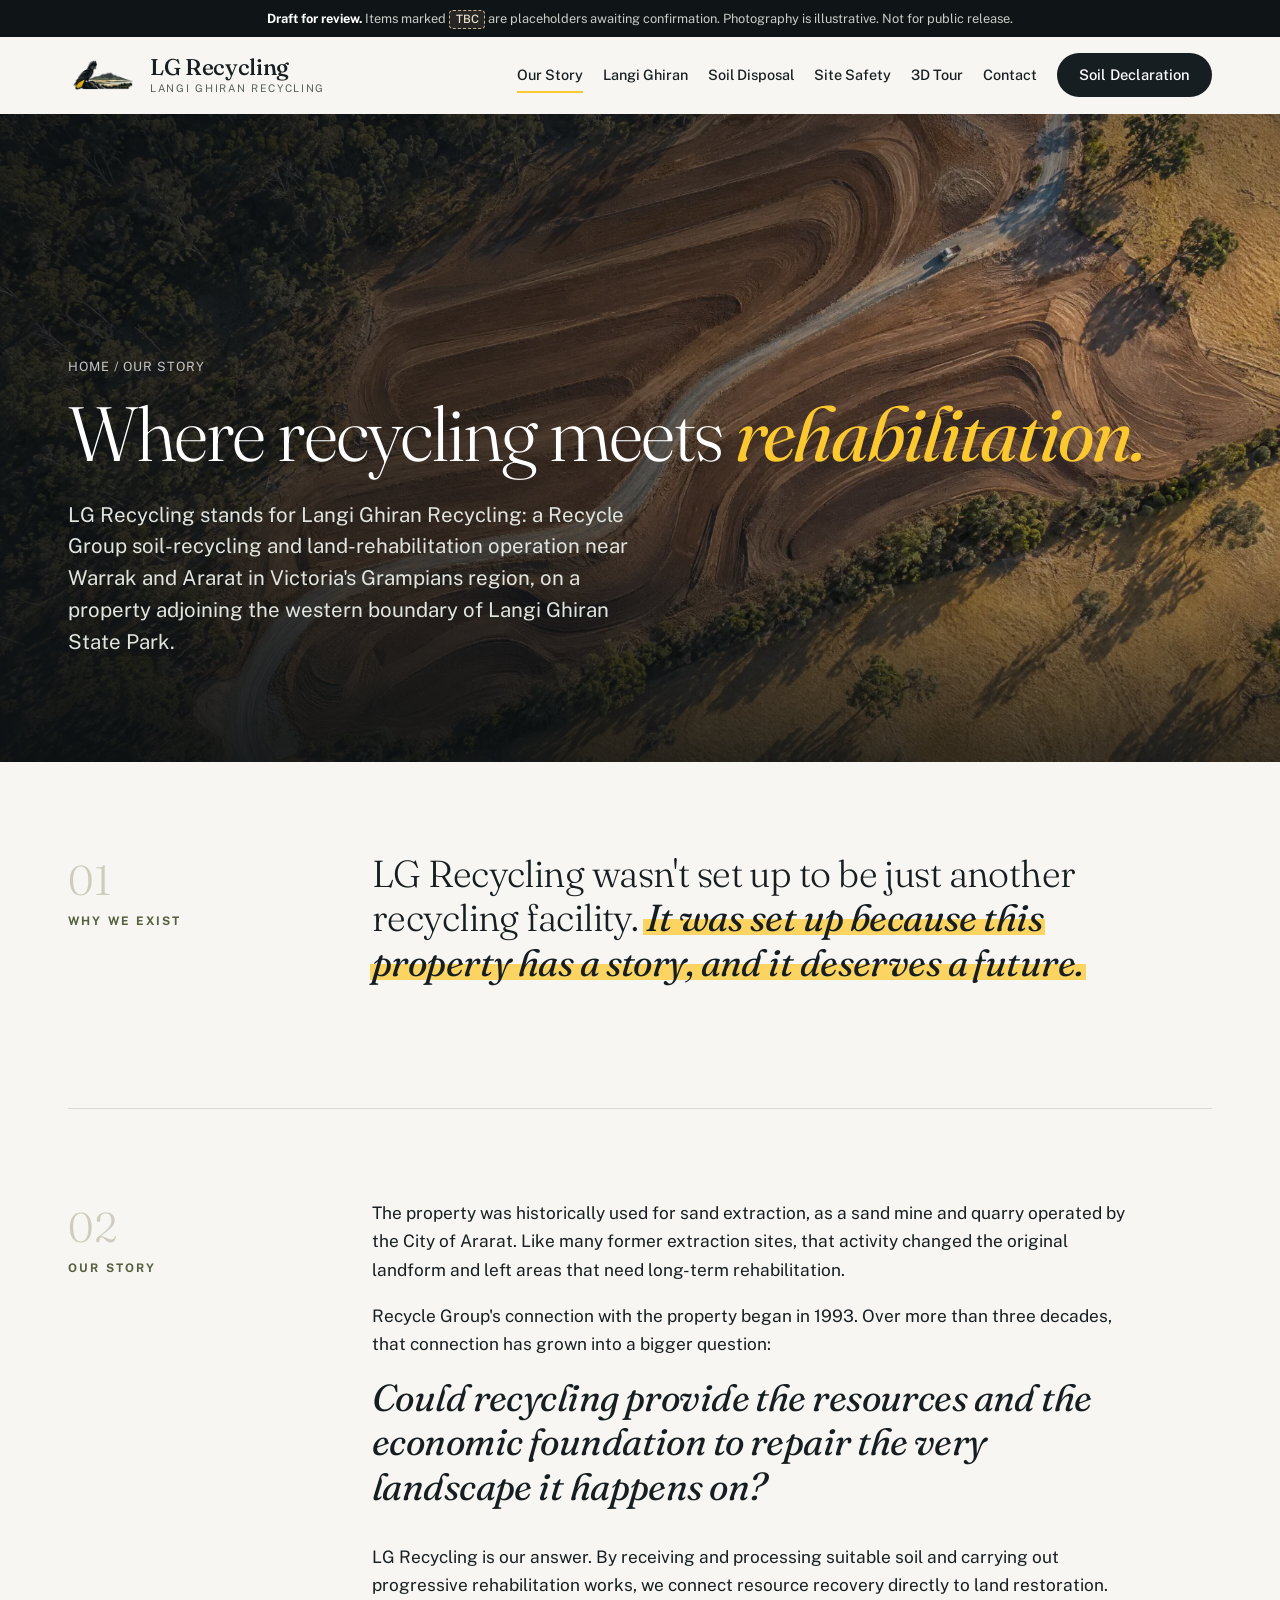
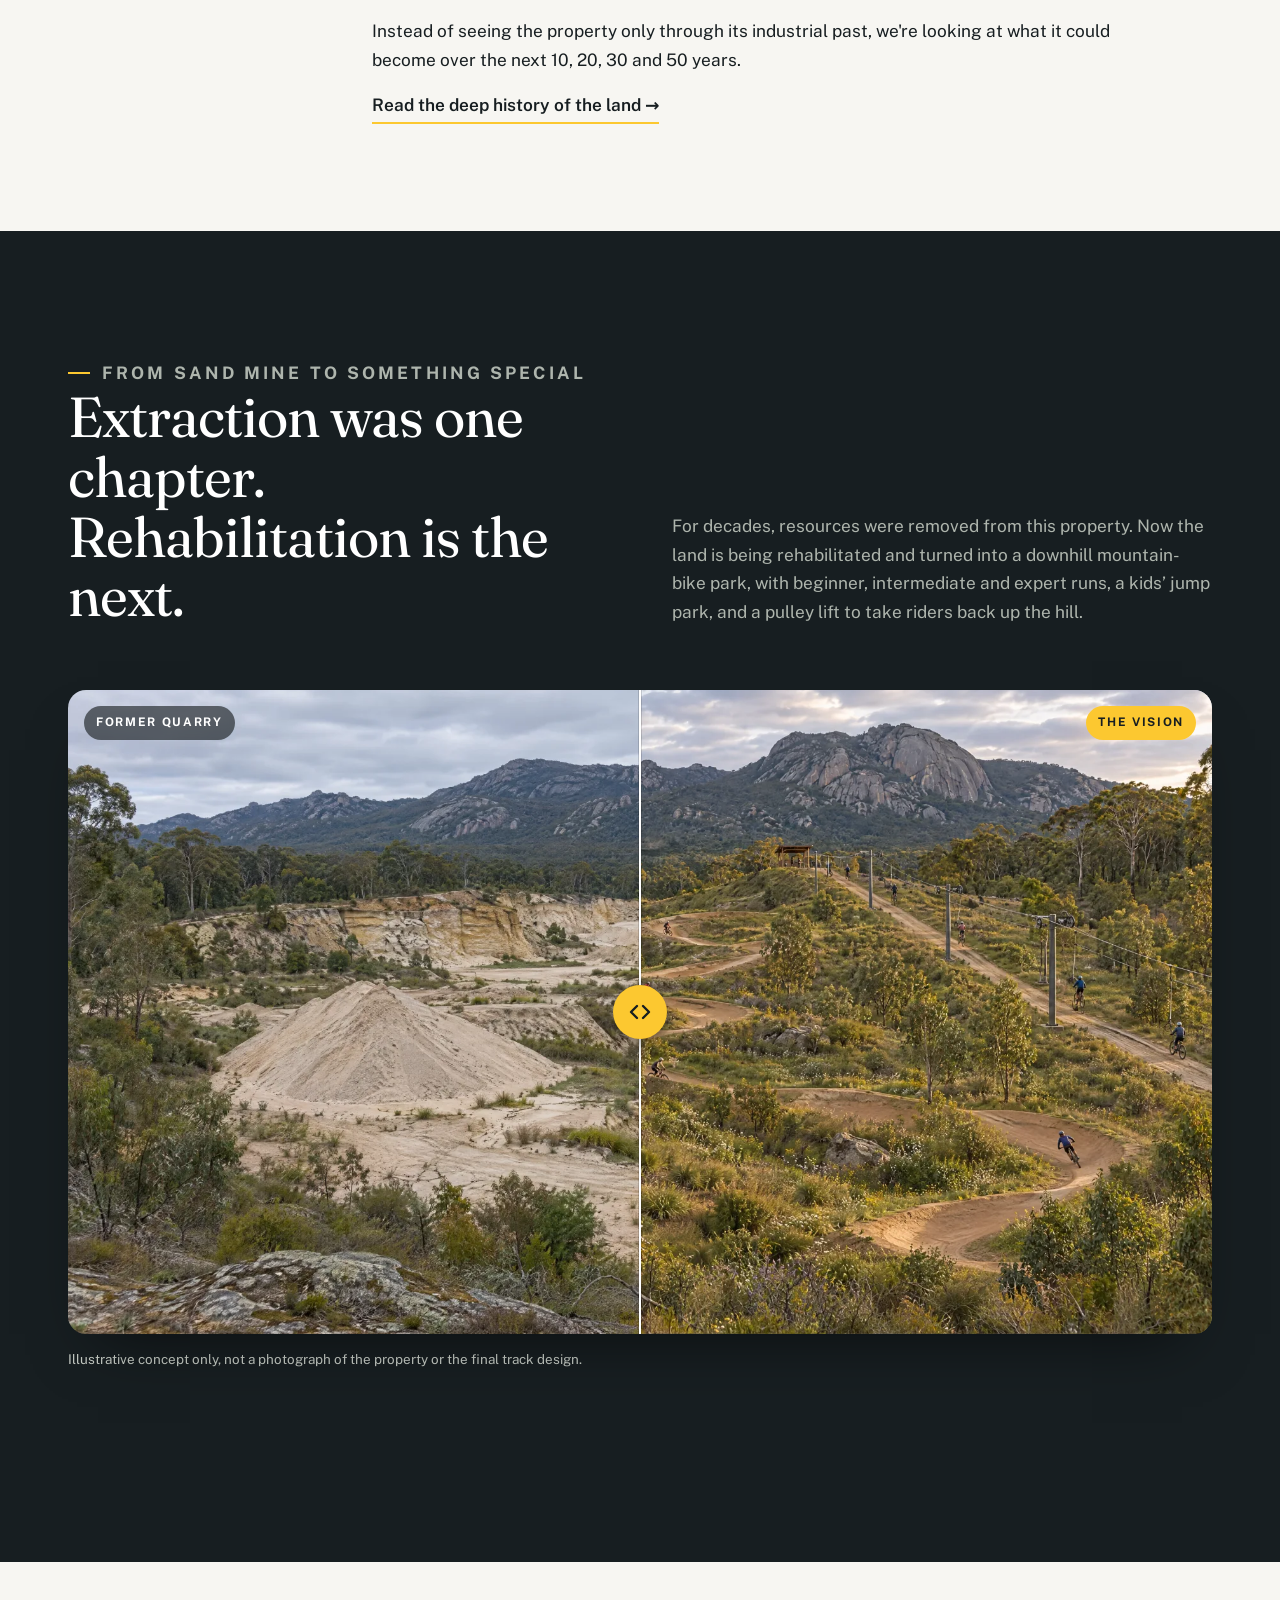
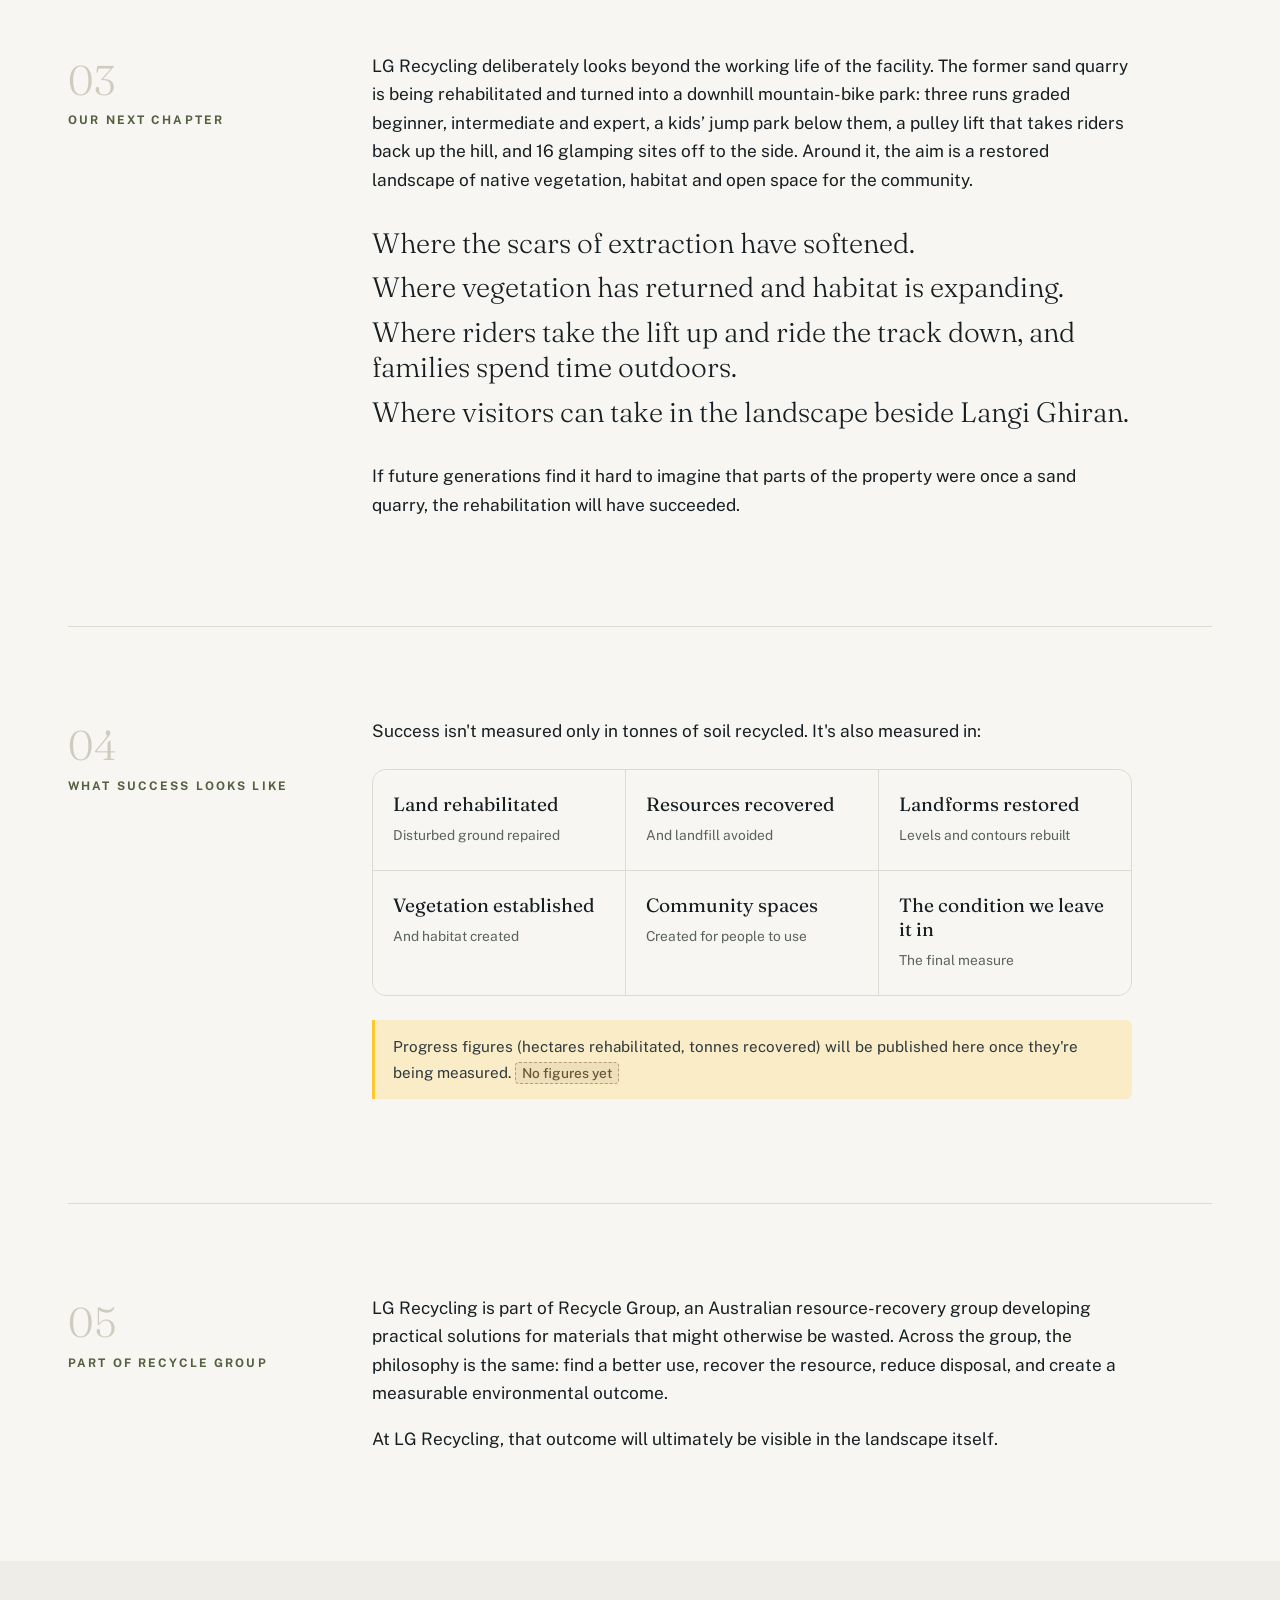
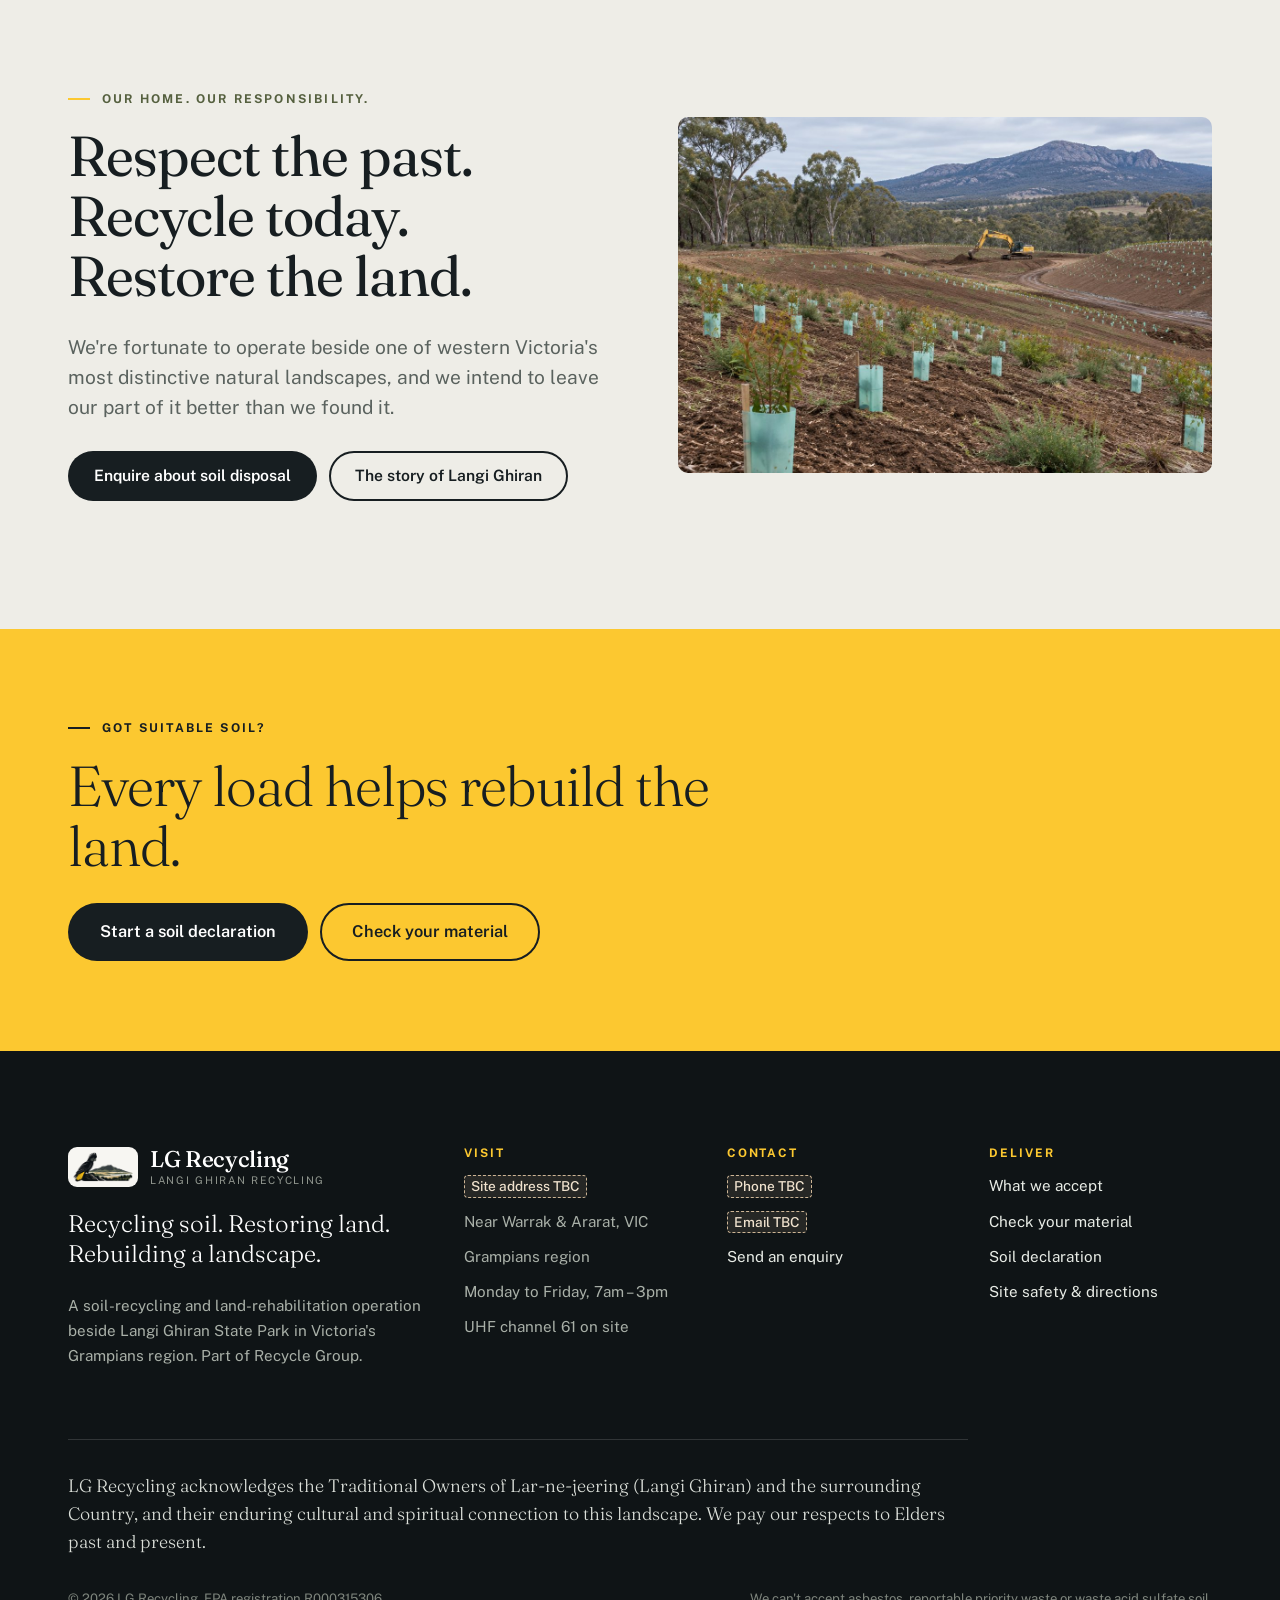
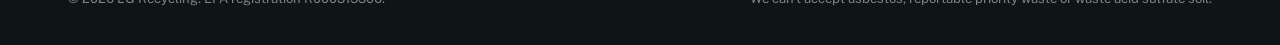
==== commit 58c58457: "Trailer opens the 3D tour page; Grampians region added across site" ====
--- a/about.html
+++ b/about.html
@@ -4,13 +4,13 @@
 <meta charset="utf-8">
 <meta name="viewport" content="width=device-width, initial-scale=1, viewport-fit=cover">
 <title>Our Story | LG Recycling</title>
-<meta name="description" content="Where recycling meets rehabilitation: how LG Recycling is using soil recycling to restore a former sand quarry beside Langi Ghiran State Park.">
+<meta name="description" content="Where recycling meets rehabilitation: how LG Recycling is using soil recycling to restore a former sand quarry beside Langi Ghiran State Park, in Victoria's Grampians region.">
 <meta name="robots" content="noindex, nofollow">
 <meta name="theme-color" content="#171E21">
 <meta property="og:type" content="website">
 <meta property="og:site_name" content="LG Recycling">
 <meta property="og:title" content="Our Story | LG Recycling">
-<meta property="og:description" content="Where recycling meets rehabilitation: how LG Recycling is using soil recycling to restore a former sand quarry beside Langi Ghiran State Park.">
+<meta property="og:description" content="Where recycling meets rehabilitation: how LG Recycling is using soil recycling to restore a former sand quarry beside Langi Ghiran State Park, in Victoria's Grampians region.">
 <meta property="og:image" content="https://rdodeployme.github.io/Langi-Ghiran/assets/og-image.jpg">
 <meta property="og:image:width" content="1200">
 <meta property="og:image:height" content="630">
@@ -43,7 +43,7 @@
   <div class="wrap hero-body">
     <p class="crumbs"><a href="index.html">Home</a> / Our story</p>
     <h1>Where recycling meets <span class="hl">rehabilitation.</span></h1>
-    <p class="lede">LG Recycling stands for Langi Ghiran Recycling: a Recycle Group soil-recycling and land-rehabilitation operation near Warrak and Ararat in western Victoria, on a property adjoining the western boundary of Langi Ghiran State Park.</p>
+    <p class="lede">LG Recycling stands for Langi Ghiran Recycling: a Recycle Group soil-recycling and land-rehabilitation operation near Warrak and Ararat in Victoria's Grampians region, on a property adjoining the western boundary of Langi Ghiran State Park.</p>
   </div>
 </section>
 
@@ -165,13 +165,14 @@
       <div class="foot-brand">
         <a class="brand" href="index.html"><span class="brand-mark" aria-hidden="true"></span><span class="brand-text"><b>LG Recycling</b><small>Langi Ghiran Recycling</small></span></a>
         <p class="foot-tag">Recycling soil. Restoring land. Rebuilding a landscape.</p>
-        <p>A soil-recycling and land-rehabilitation operation beside Langi Ghiran State Park, western Victoria. Part of Recycle Group.</p>
+        <p>A soil-recycling and land-rehabilitation operation beside Langi Ghiran State Park in Victoria's Grampians region. Part of Recycle Group.</p>
       </div>
       <div>
         <h4>Visit</h4>
         <ul>
           <li><span class="tbc">Site address TBC</span></li>
           <li>Near Warrak &amp; Ararat, VIC</li>
+          <li>Grampians region</li>
           <li>Monday to Friday, 7am – 3pm</li>
           <li>UHF channel 61 on site</li>
         </ul>
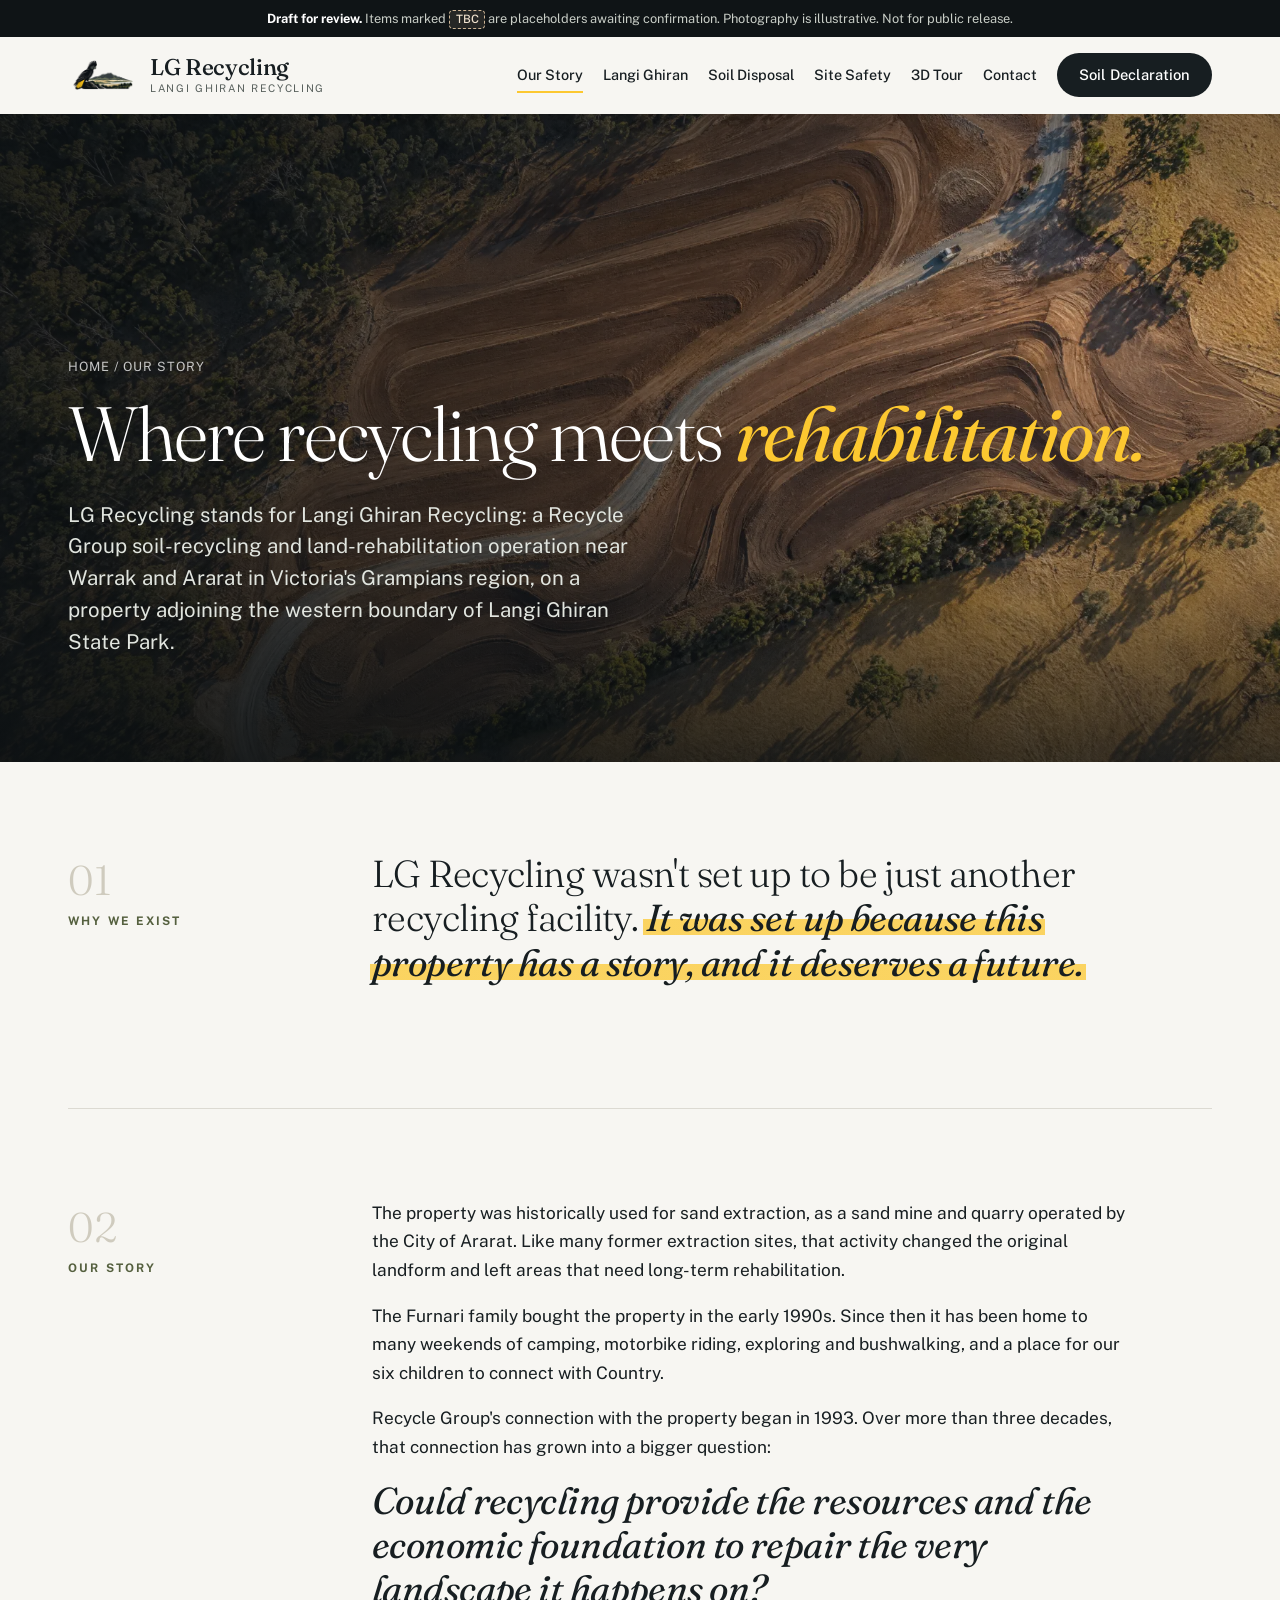
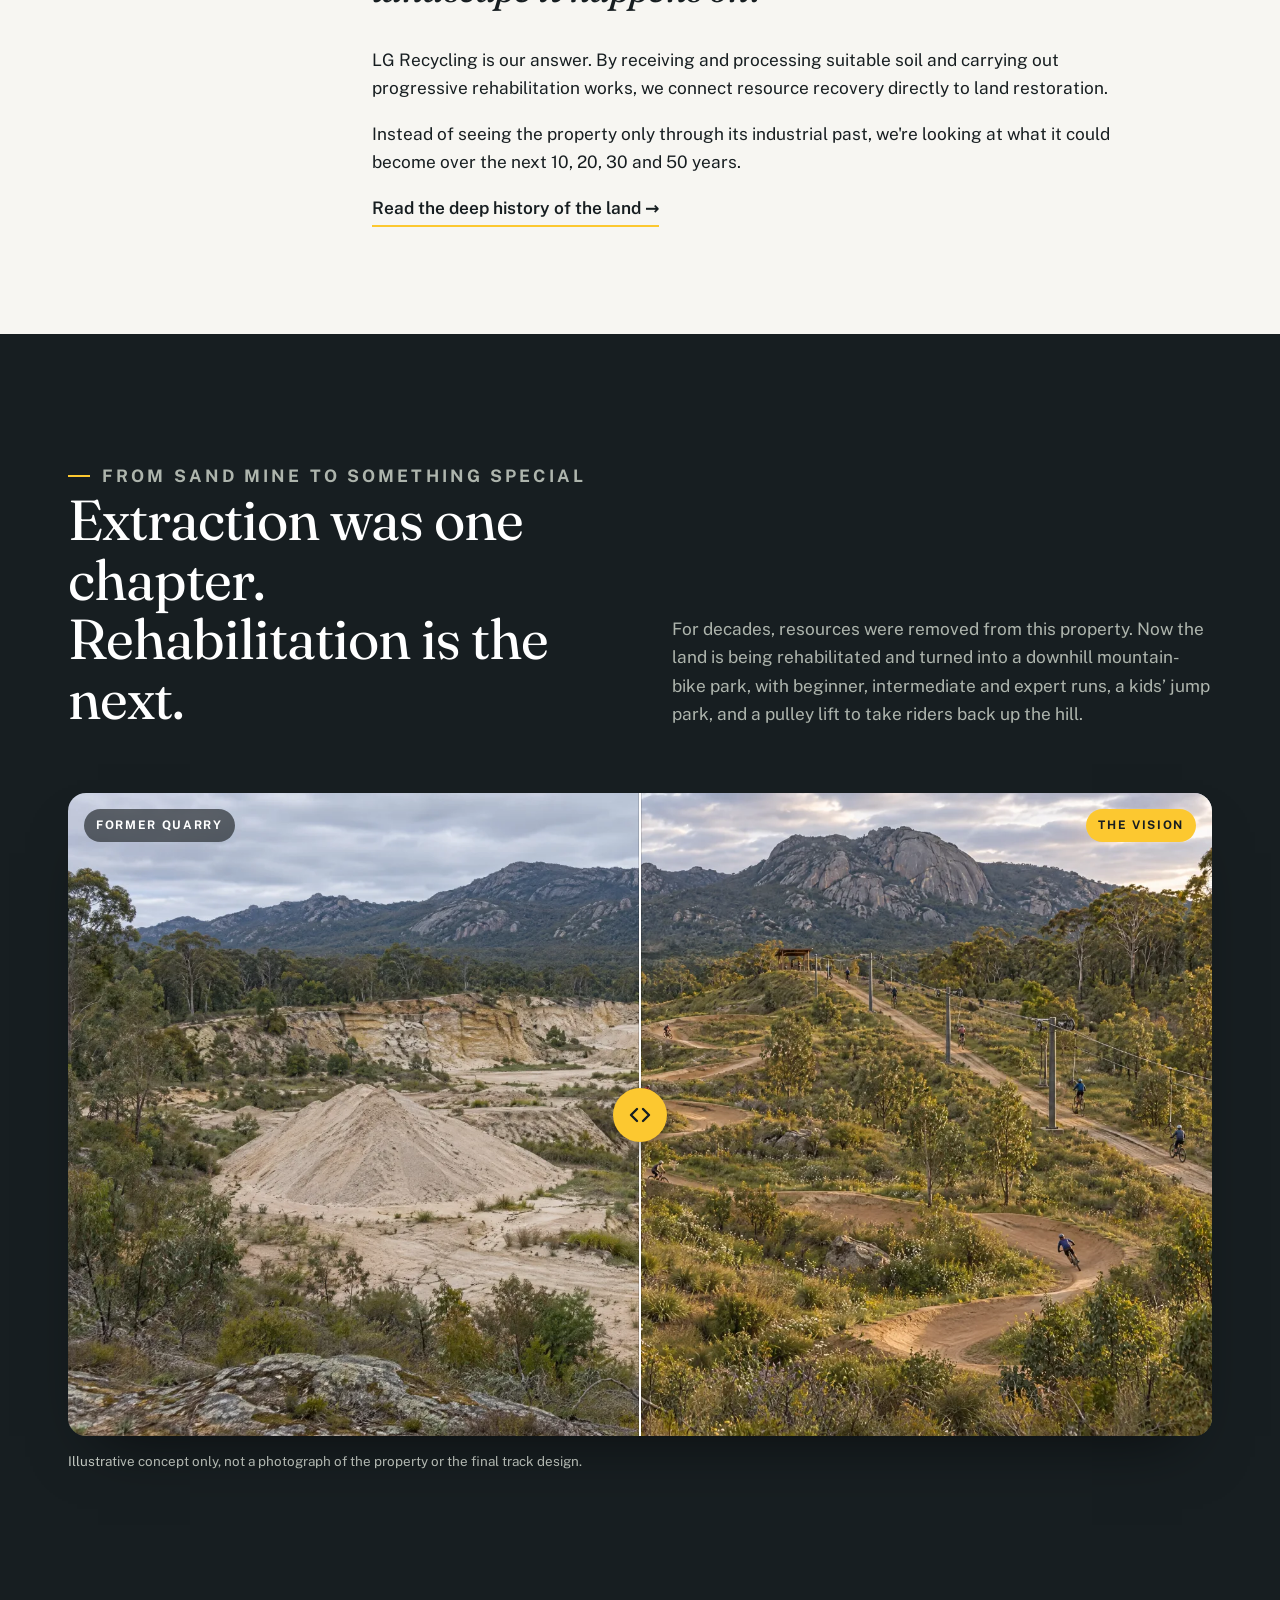
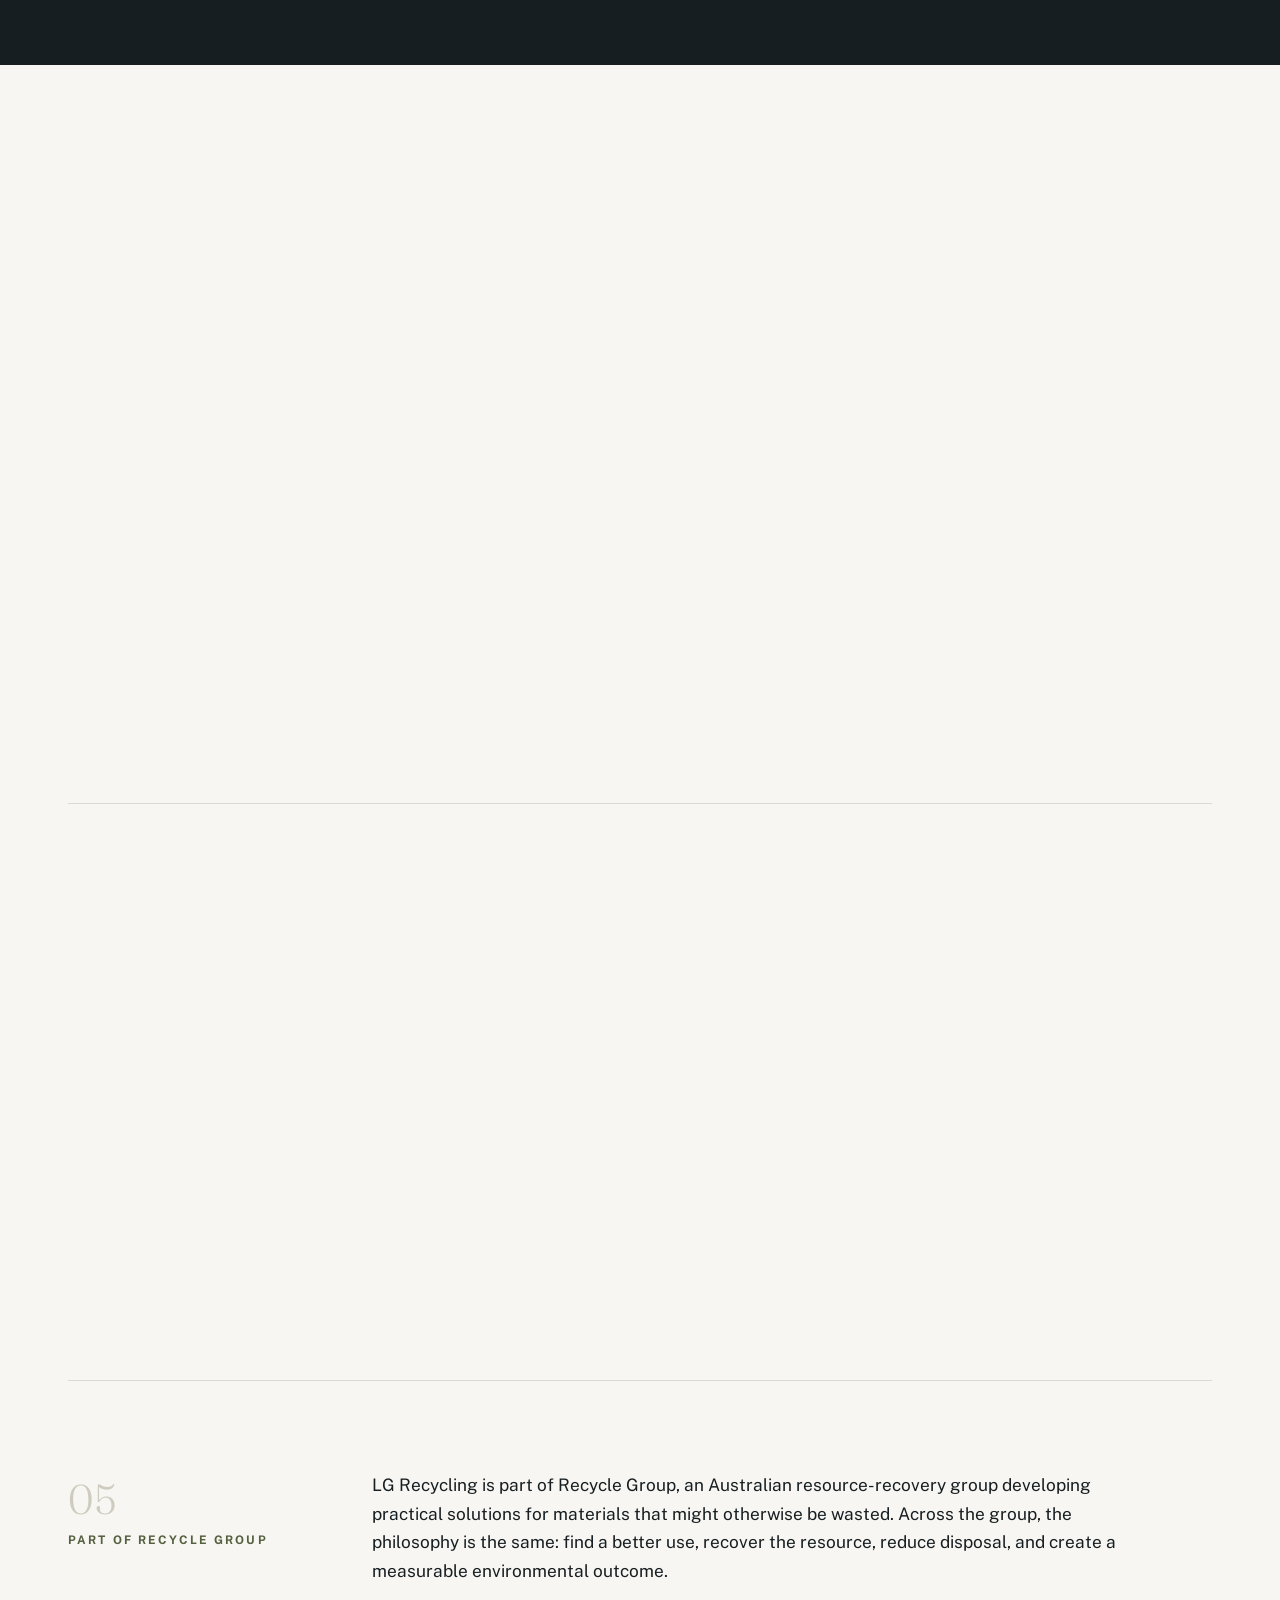
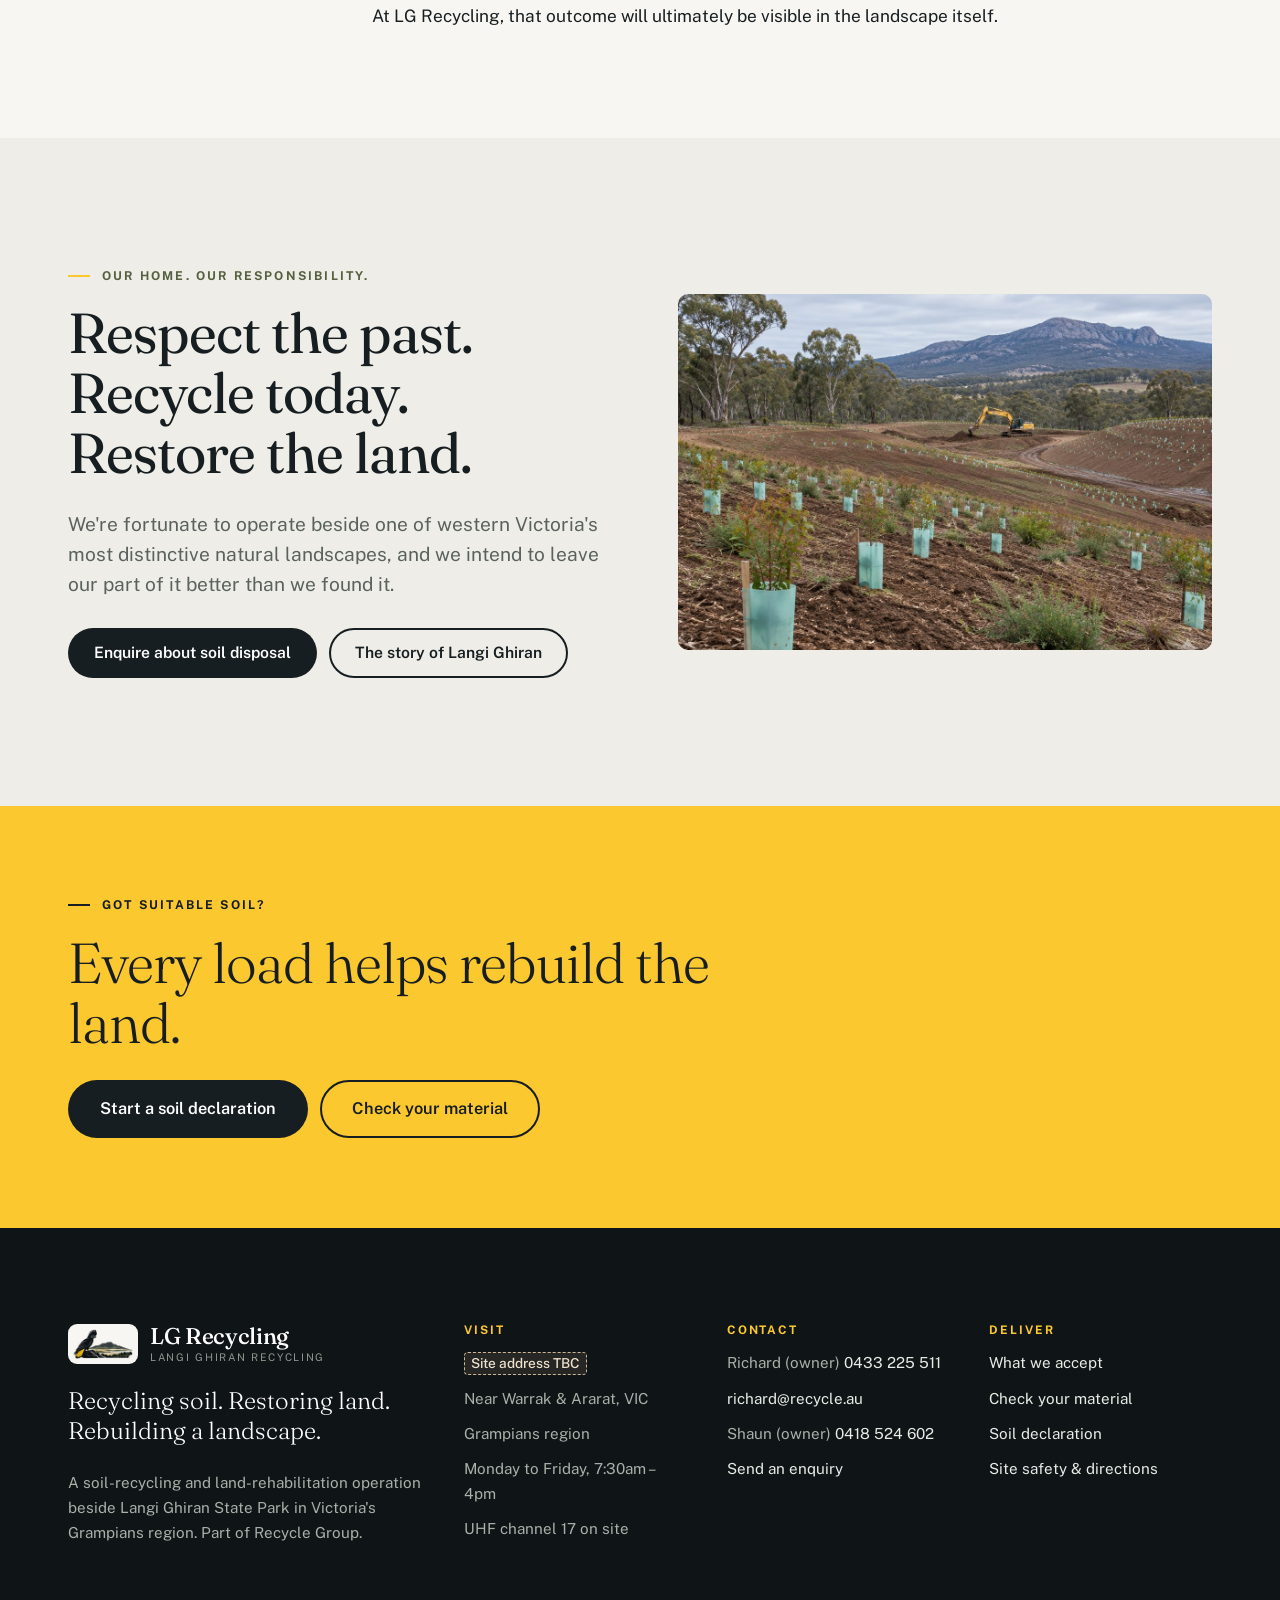
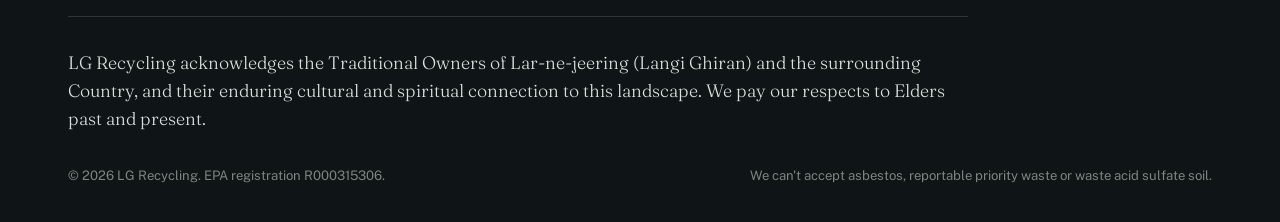
==== commit dfcecd15: "Site details + copy pass: hours 7:30am-4pm, UHF 17, owner contacts, Coming 2027, family history, no " ====
--- a/about.html
+++ b/about.html
@@ -20,7 +20,7 @@
 <link rel="preconnect" href="https://fonts.googleapis.com">
 <link rel="preconnect" href="https://fonts.gstatic.com" crossorigin>
 <link href="https://fonts.googleapis.com/css2?family=Fraunces:ital,opsz,wght@0,9..144,300..700;1,9..144,300..600&family=Public+Sans:wght@400;500;600;700&display=swap" rel="stylesheet">
-<link rel="stylesheet" href="assets/styles.css">
+<link rel="stylesheet" href="assets/styles.css?v=c1">
 <script>document.documentElement.classList.add('js')</script>
 </head>
 <body class="">
@@ -51,7 +51,7 @@
   <article class="chapter">
     <div class="label reveal"><span class="n">01</span>Why we exist</div>
     <div class="body reveal d1">
-      <p class="big-quote">LG Recycling wasn't set up to be just another recycling facility. <em class="hl">It was set up because this property has a story, and it deserves a future.</em></p>
+      <p class="big-quote"><span class="sen">LG Recycling wasn't set up to be just another recycling facility.</span> <span class="sen"><em class="hl">It was set up because this property has a story, and it deserves a future.</em></span></p>
     </div>
   </article>
 
@@ -59,6 +59,7 @@
     <div class="label reveal"><span class="n">02</span>Our story</div>
     <div class="body reveal d1">
       <p>The property was historically used for sand extraction, as a sand mine and quarry operated by the City of Ararat. Like many former extraction sites, that activity changed the original landform and left areas that need long-term rehabilitation.</p>
+      <p>The Furnari family bought the property in the early 1990s. Since then it has been home to many weekends of camping, motorbike riding, exploring and bushwalking, and a place for our six children to connect with Country.</p>
       <p>Recycle Group's connection with the property began in 1993. Over more than three decades, that connection has grown into a bigger question:</p>
       <p class="big-quote"><em>Could recycling provide the resources and the economic foundation to repair the very landscape it happens on?</em></p>
       <p>LG Recycling is our answer. By receiving and processing suitable soil and carrying out progressive rehabilitation works, we connect resource recovery directly to land restoration.</p>
@@ -73,7 +74,7 @@
     <div class="section-head">
       <div>
         <p class="eyebrow reveal">From sand mine to something special</p>
-        <h2 id="chapter-title" class="reveal">Extraction was one chapter. Rehabilitation is the next.</h2>
+        <h2 id="chapter-title" class="reveal"><span class="sen">Extraction was one chapter.</span> <span class="sen">Rehabilitation is the next.</span></h2>
       </div>
       <p class="reveal d1">For decades, resources were removed from this property. Now the land is being rehabilitated and turned into a downhill mountain-bike park, with beginner, intermediate and expert runs, a kids’ jump park, and a pulley lift to take riders back up the hill.</p>
     </div>
@@ -103,6 +104,7 @@
         <p>Where riders take the lift up and ride the track down, and families spend time outdoors.</p>
         <p>Where visitors can take in the landscape beside Langi Ghiran.</p>
       </div>
+      <p>The project already has support from community groups and from bike manufacturers in Australia and overseas.</p>
       <p>If future generations find it hard to imagine that parts of the property were once a sand quarry, the rehabilitation will have succeeded.</p>
     </div>
   </article>
@@ -135,8 +137,8 @@
 <section class="alt" aria-labelledby="home-title">
   <div class="wrap split center">
     <div class="reveal">
-      <p class="eyebrow">Our home. Our responsibility.</p>
-      <h2 id="home-title">Respect the past. Recycle today. Restore the land.</h2>
+      <p class="eyebrow"><span><span class="sen">Our home.</span> <span class="sen">Our responsibility.</span></span></p>
+      <h2 id="home-title"><span class="sen">Respect the past.</span> <span class="sen">Recycle today.</span> <span class="sen">Restore the land.</span></h2>
       <p class="lede">We're fortunate to operate beside one of western Victoria's most distinctive natural landscapes, and we intend to leave our part of it better than we found it.</p>
       <div class="actions" style="margin-top:28px">
         <a class="btn btn-primary" href="index.html#enquire">Enquire about soil disposal</a>
@@ -164,7 +166,7 @@
     <div class="foot-top">
       <div class="foot-brand">
         <a class="brand" href="index.html"><span class="brand-mark" aria-hidden="true"></span><span class="brand-text"><b>LG Recycling</b><small>Langi Ghiran Recycling</small></span></a>
-        <p class="foot-tag">Recycling soil. Restoring land. Rebuilding a landscape.</p>
+        <p class="foot-tag"><span class="sen">Recycling soil.</span> <span class="sen">Restoring land.</span> <span class="sen">Rebuilding a landscape.</span></p>
         <p>A soil-recycling and land-rehabilitation operation beside Langi Ghiran State Park in Victoria's Grampians region. Part of Recycle Group.</p>
       </div>
       <div>
@@ -173,15 +175,16 @@
           <li><span class="tbc">Site address TBC</span></li>
           <li>Near Warrak &amp; Ararat, VIC</li>
           <li>Grampians region</li>
-          <li>Monday to Friday, 7am – 3pm</li>
-          <li>UHF channel 61 on site</li>
+          <li>Monday to Friday, <span class="nw">7:30am – 4pm</span></li>
+          <li>UHF channel 17 on site</li>
         </ul>
       </div>
       <div>
         <h4>Contact</h4>
         <ul>
-          <li><span class="tbc">Phone TBC</span></li>
-          <li><span class="tbc">Email TBC</span></li>
+          <li>Richard (owner) <a href="tel:+61433225511">0433 225 511</a></li>
+          <li><a href="mailto:richard@recycle.au">richard@recycle.au</a></li>
+          <li>Shaun (owner) <a href="tel:+61418524602">0418 524 602</a></li>
           <li><a href="index.html#enquire">Send an enquiry</a></li>
         </ul>
       </div>
@@ -195,7 +198,7 @@
         </ul>
       </div>
     </div>
-    <p class="foot-ack">LG Recycling acknowledges the Traditional Owners of Lar-ne-jeering (Langi Ghiran) and the surrounding Country, and their enduring cultural and spiritual connection to this landscape. We pay our respects to Elders past and present.</p>
+    <p class="foot-ack">LG Recycling acknowledges the Traditional Owners of <span class="nw">Lar-ne-jeering</span> (Langi Ghiran) and the surrounding Country, and their enduring cultural and spiritual connection to this landscape. We pay our respects to Elders past and present.</p>
     <div class="foot-base">
       <span>&copy; <span id="year">2026</span> LG Recycling. EPA registration R000315306.</span>
       <span>We can't accept asbestos, reportable priority waste or waste acid sulfate soil.</span>
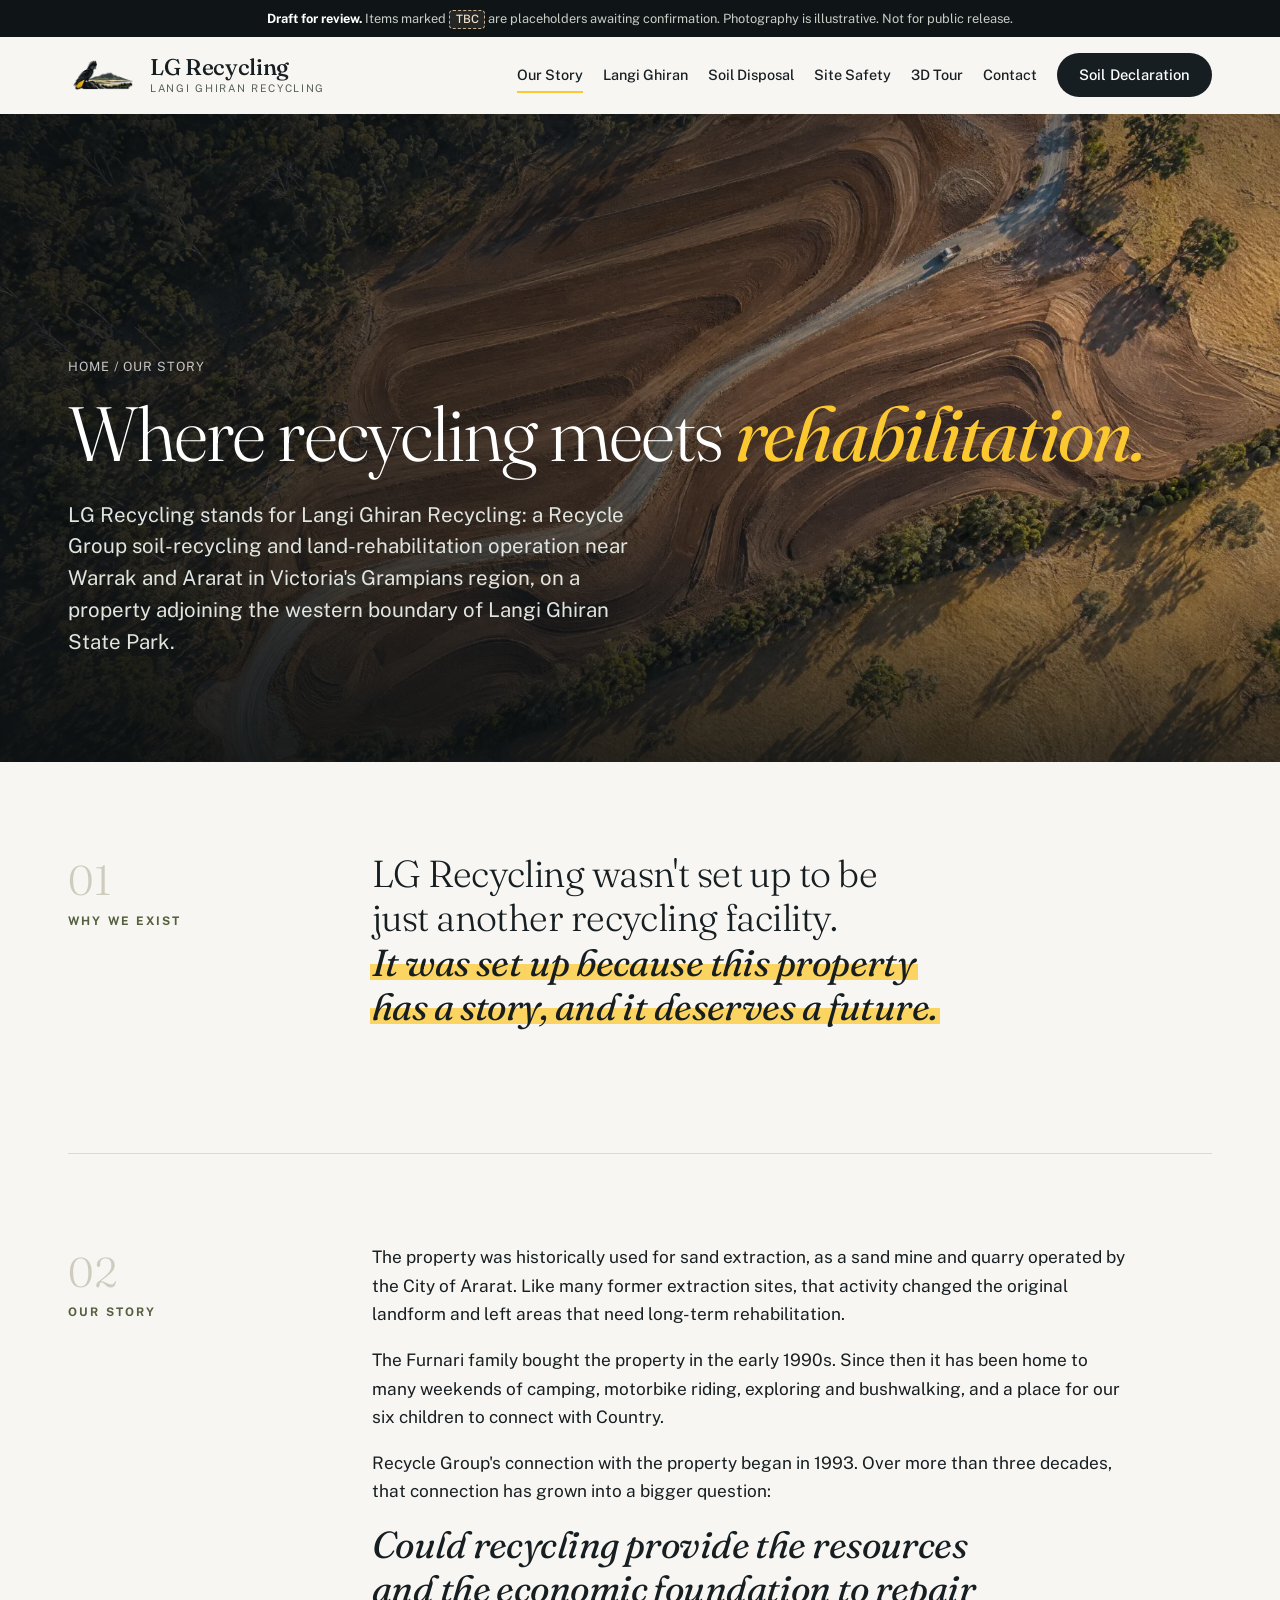
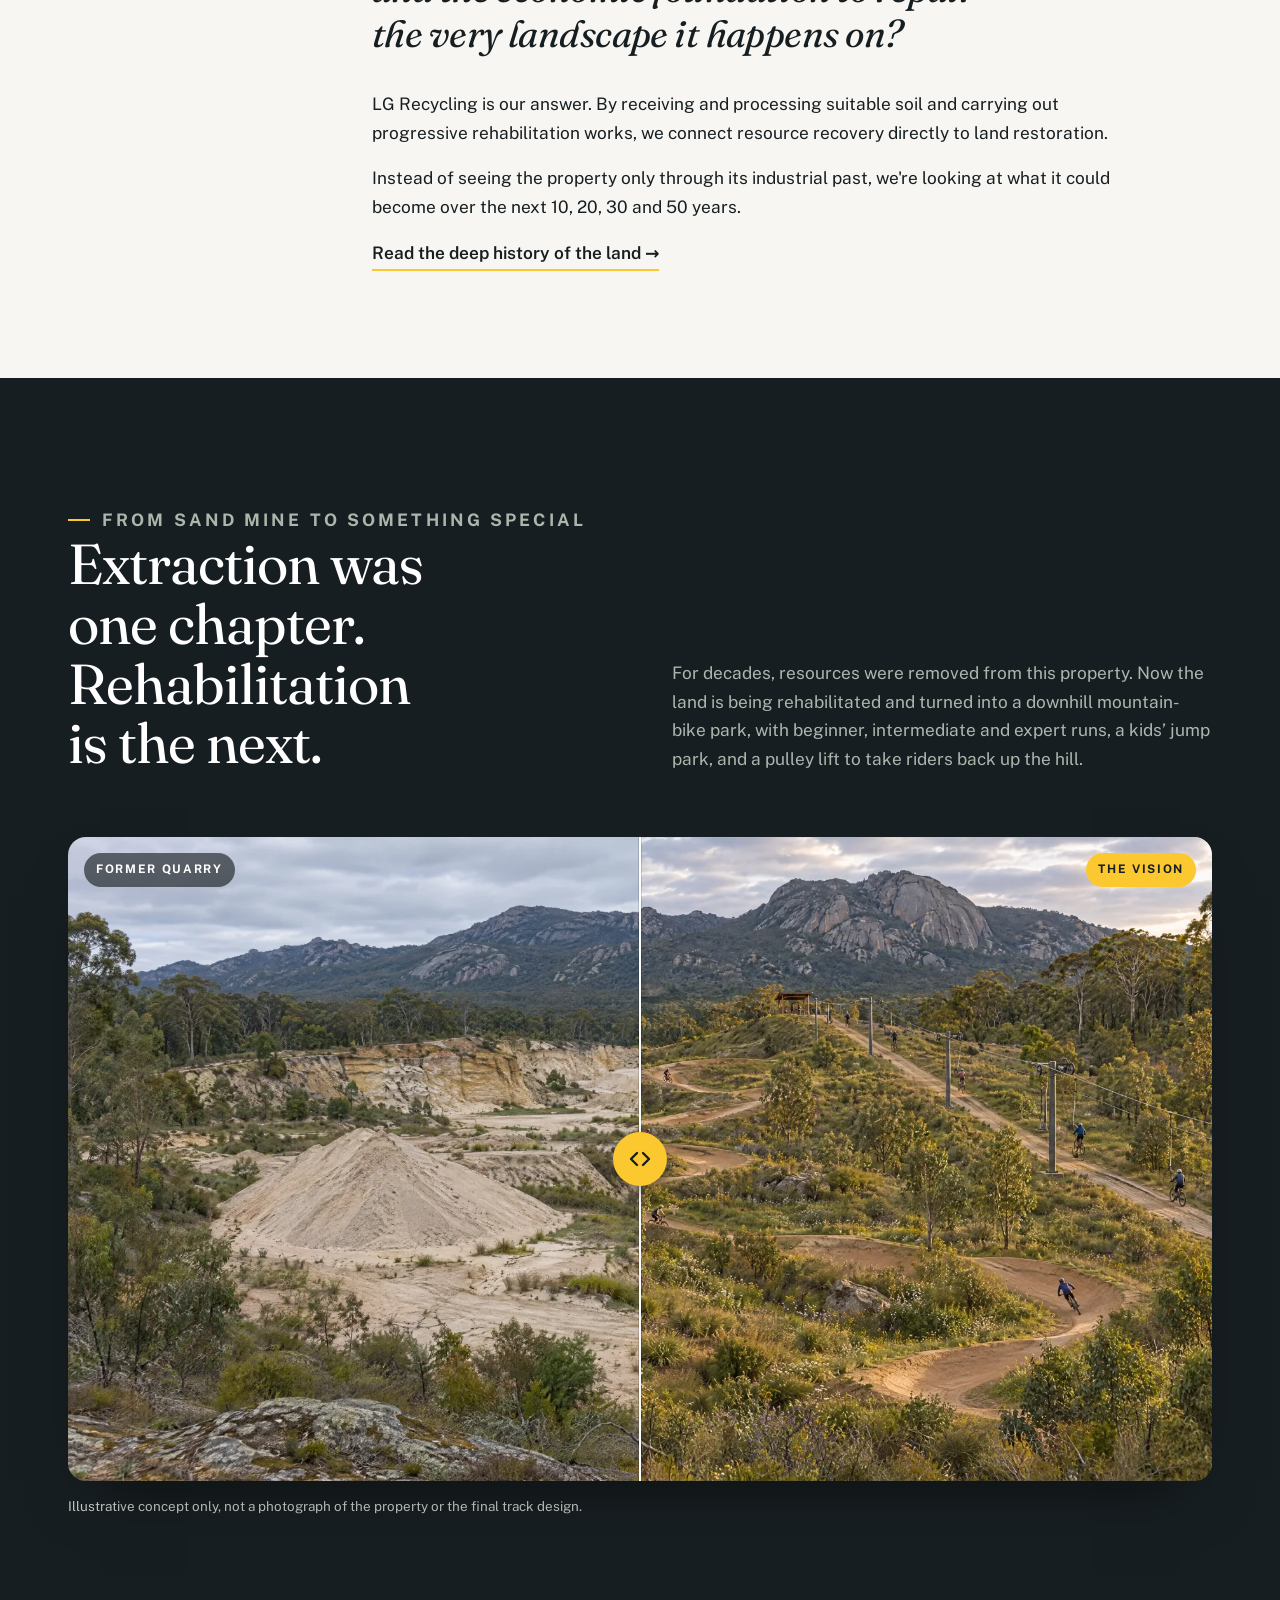
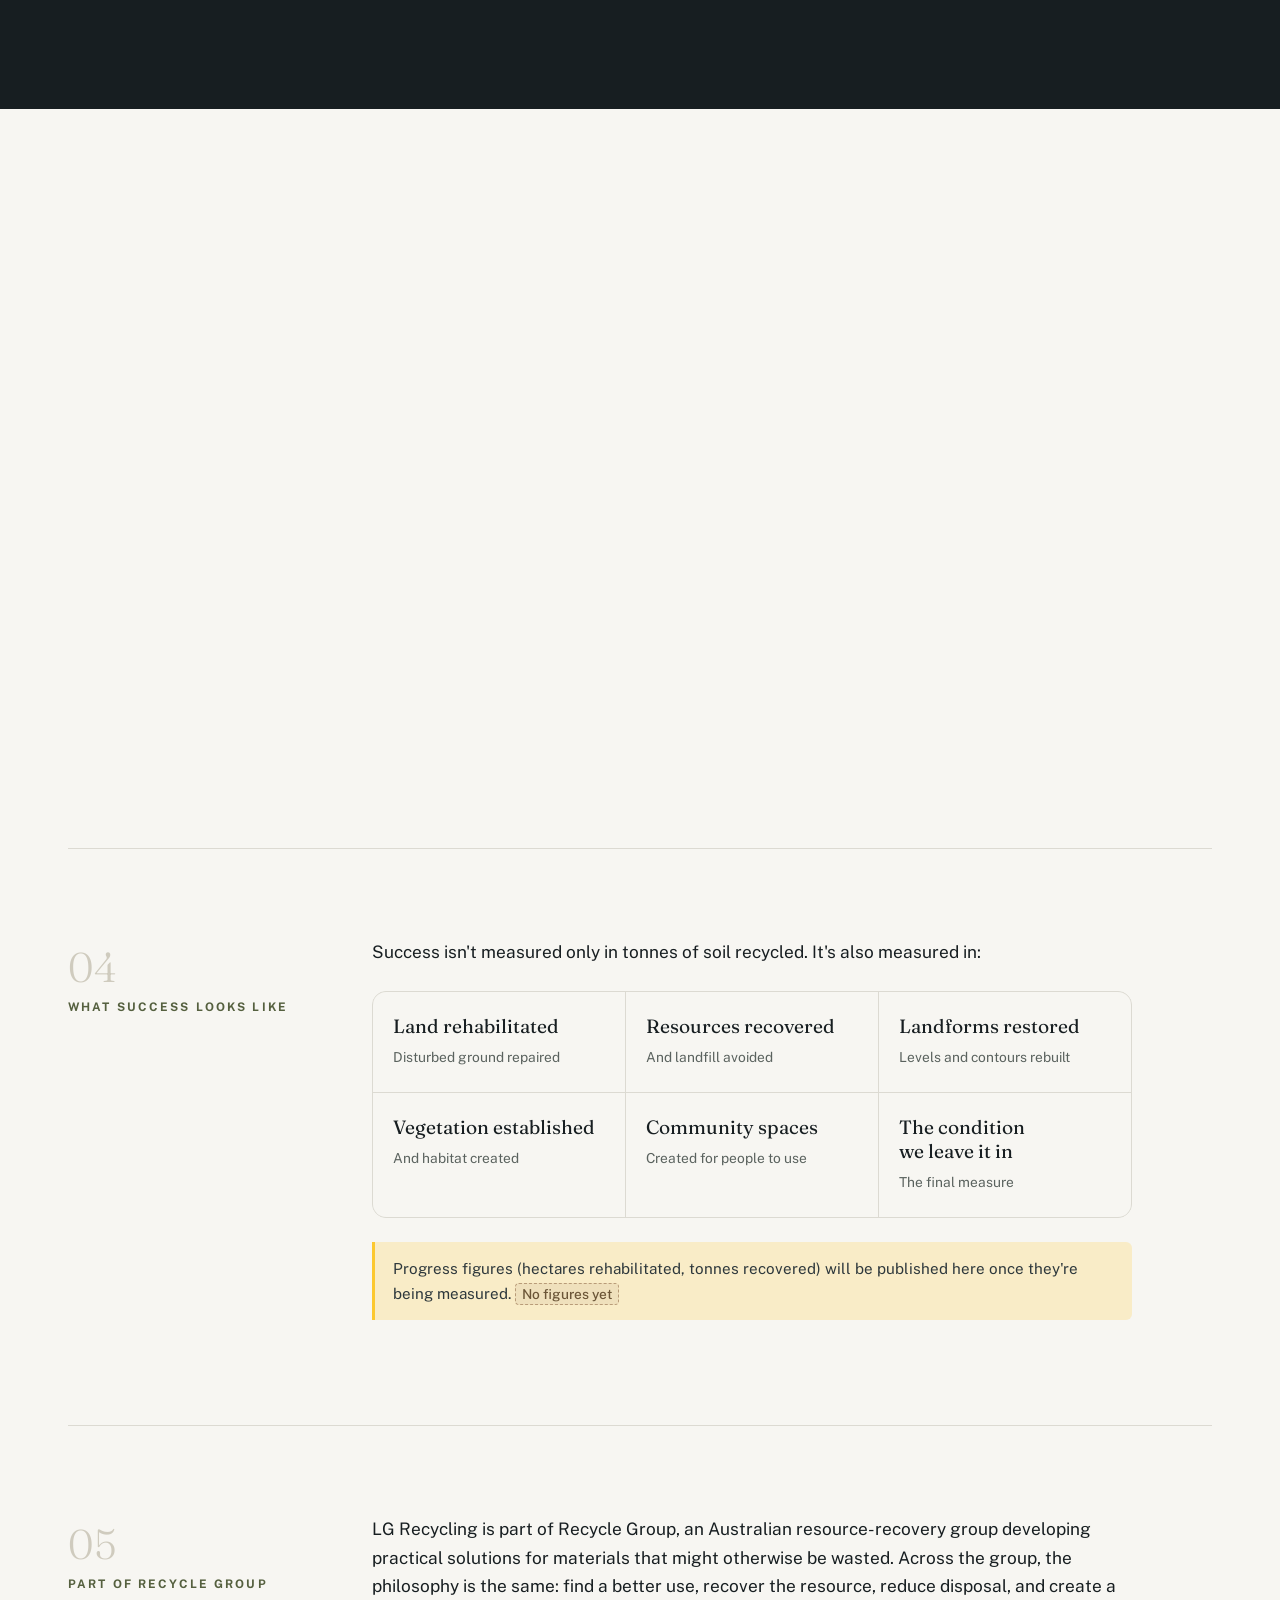
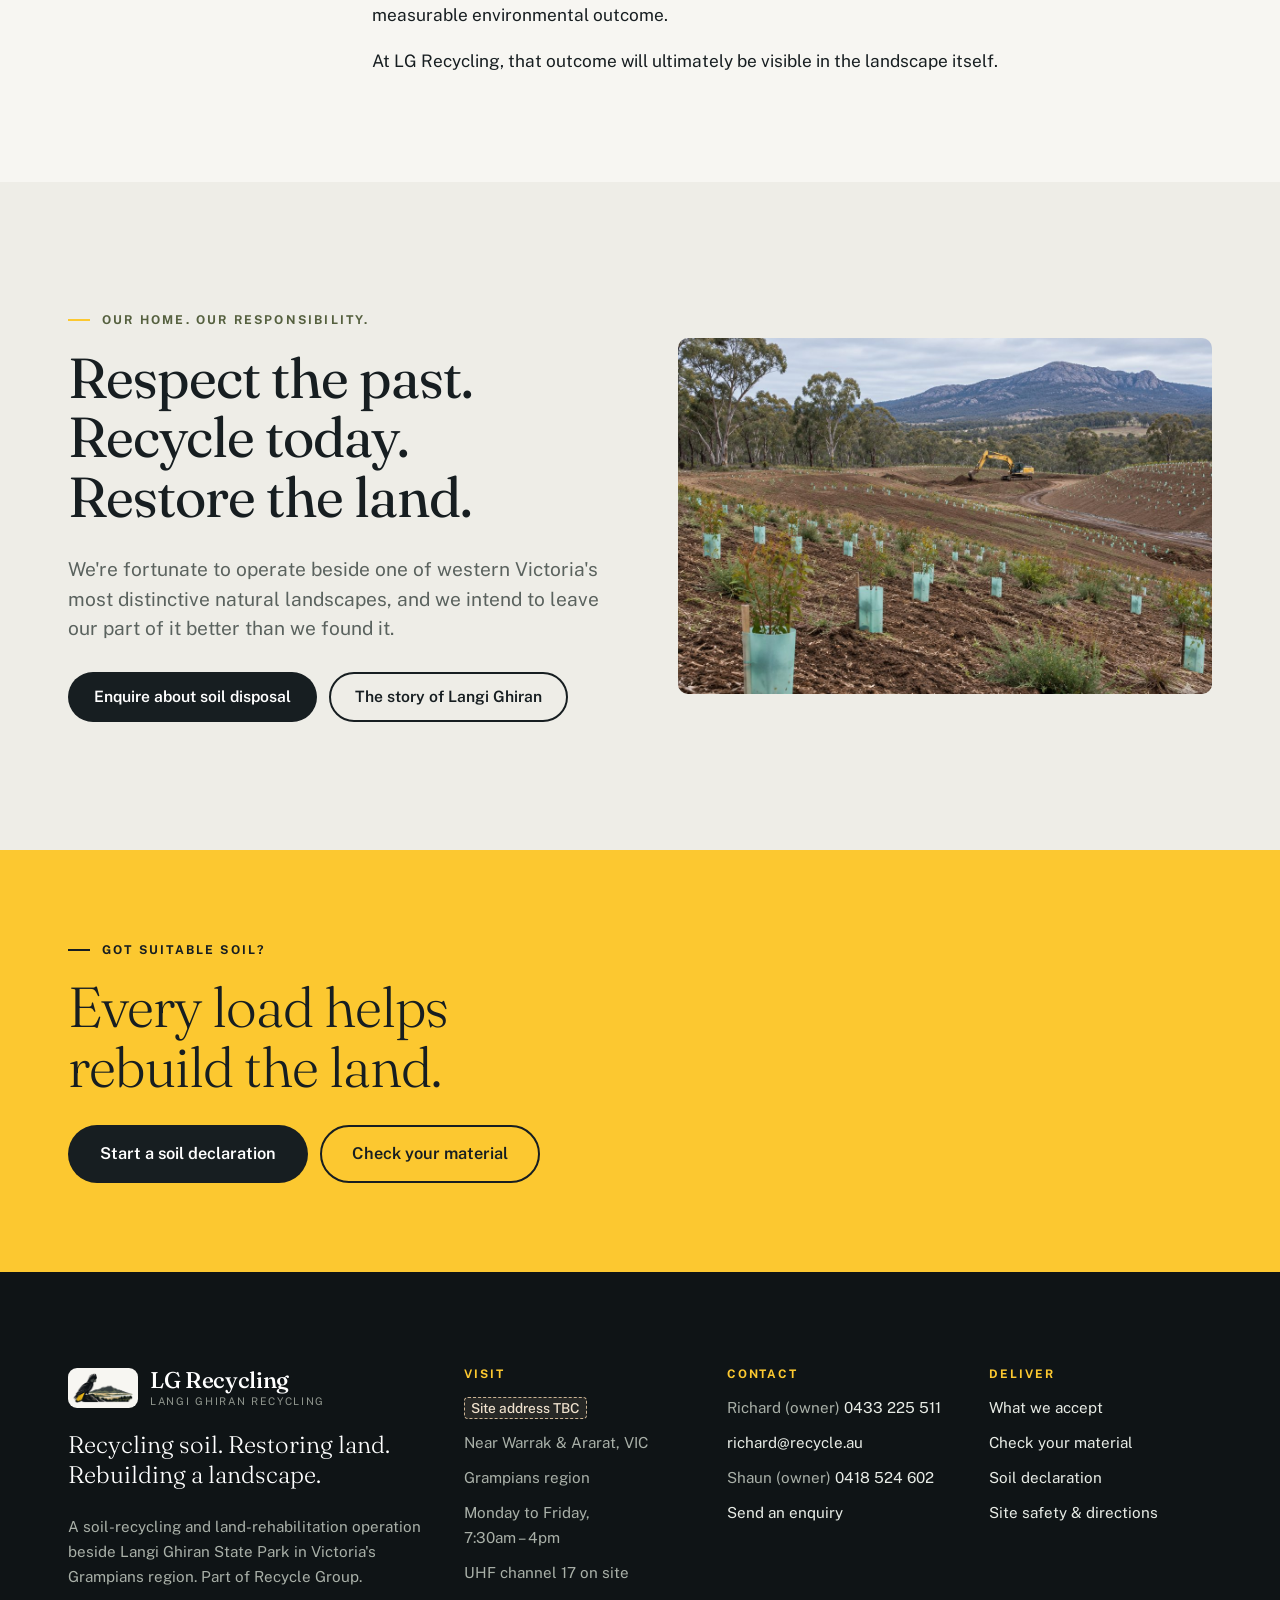
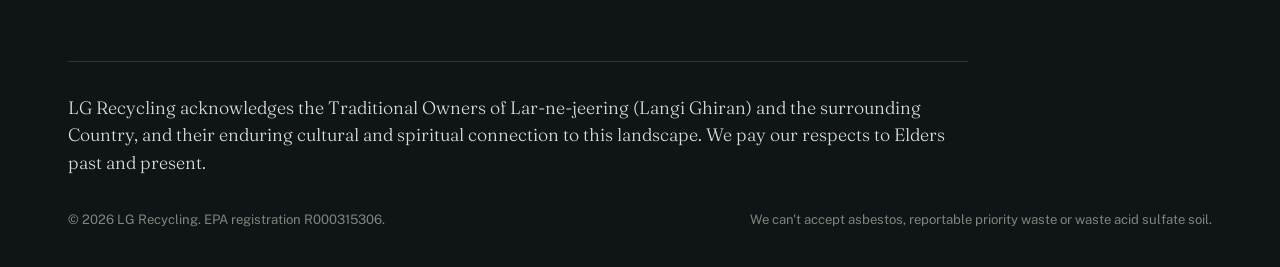
==== commit cce82e1c: "Pages: load v=c2 CSS/JS; hero intros break between sentences" ====
--- a/about.html
+++ b/about.html
@@ -20,7 +20,7 @@
 <link rel="preconnect" href="https://fonts.googleapis.com">
 <link rel="preconnect" href="https://fonts.gstatic.com" crossorigin>
 <link href="https://fonts.googleapis.com/css2?family=Fraunces:ital,opsz,wght@0,9..144,300..700;1,9..144,300..600&family=Public+Sans:wght@400;500;600;700&display=swap" rel="stylesheet">
-<link rel="stylesheet" href="assets/styles.css?v=c1">
+<link rel="stylesheet" href="assets/styles.css?v=c2">
 <script>document.documentElement.classList.add('js')</script>
 </head>
 <body class="">
@@ -205,6 +205,6 @@
     </div>
   </div>
 </footer>
-<script src="assets/site.js"></script>
+<script src="assets/site.js?v=c2"></script>
 </body>
 </html>
--- a/assets/styles.css
+++ b/assets/styles.css
@@ -589,3 +589,23 @@
 @media (max-width:760px){.rules.three{grid-template-columns:1fr}}
 .js .wiz .form-section[data-review]{}
 @media print{.wiz .form-section[data-review]{display:none!important}}
+
+/* Coming 2027 (home) */
+.hero-meta li.hm-coming{padding:0;border-color:var(--yellow);background:rgba(252,200,48,.16)}
+.hero-meta li.hm-coming a{display:block;padding:7px 14px;color:#fff;text-decoration:none}
+.hero-meta li.hm-coming a:hover b{text-decoration:underline;text-underline-offset:3px}
+.support-line{margin:22px 0 0;color:#EDF0EB;font-size:1.02rem;max-width:44em;padding-left:16px;border-left:3px solid var(--yellow)}
+
+/* Line breaking (copy pass, 3 Oct 2026): no stranded or orphaned words in headings.
+   Headings balance their lines; each sentence in a multi-sentence heading (.sen)
+   moves to a new line as a whole rather than leaving its first word behind;
+   running text avoids a single word on its last line. */
+h1,h2,h3,h4,.big-quote,.kicker,.stack-lines p,.foot-tag,.eyebrow,.support-line,.tl b,.fact b,.measures b,.chapter .label,.hero-meta li,.chips li,.btn{text-wrap:balance}
+p,li,dd,figcaption,.lede,.section-head p,.note{text-wrap:pretty}
+.sen{display:inline-block;text-wrap:balance}
+.fact b{font-size:clamp(1.4rem,2.3vw,2.1rem)}
+.measures{grid-template-columns:repeat(auto-fit,minmax(min(100%,max(15rem,calc((100% - 2px) / 3))),1fr))}
+.nw,a[href^="tel:"]{white-space:nowrap}
+.sen-measure,.sen-fit{white-space:nowrap}
+.lede .sen{display:inline;text-wrap:inherit}
+.lede .sen.sen-fit,.lede .sen.sen-measure{display:inline-block}
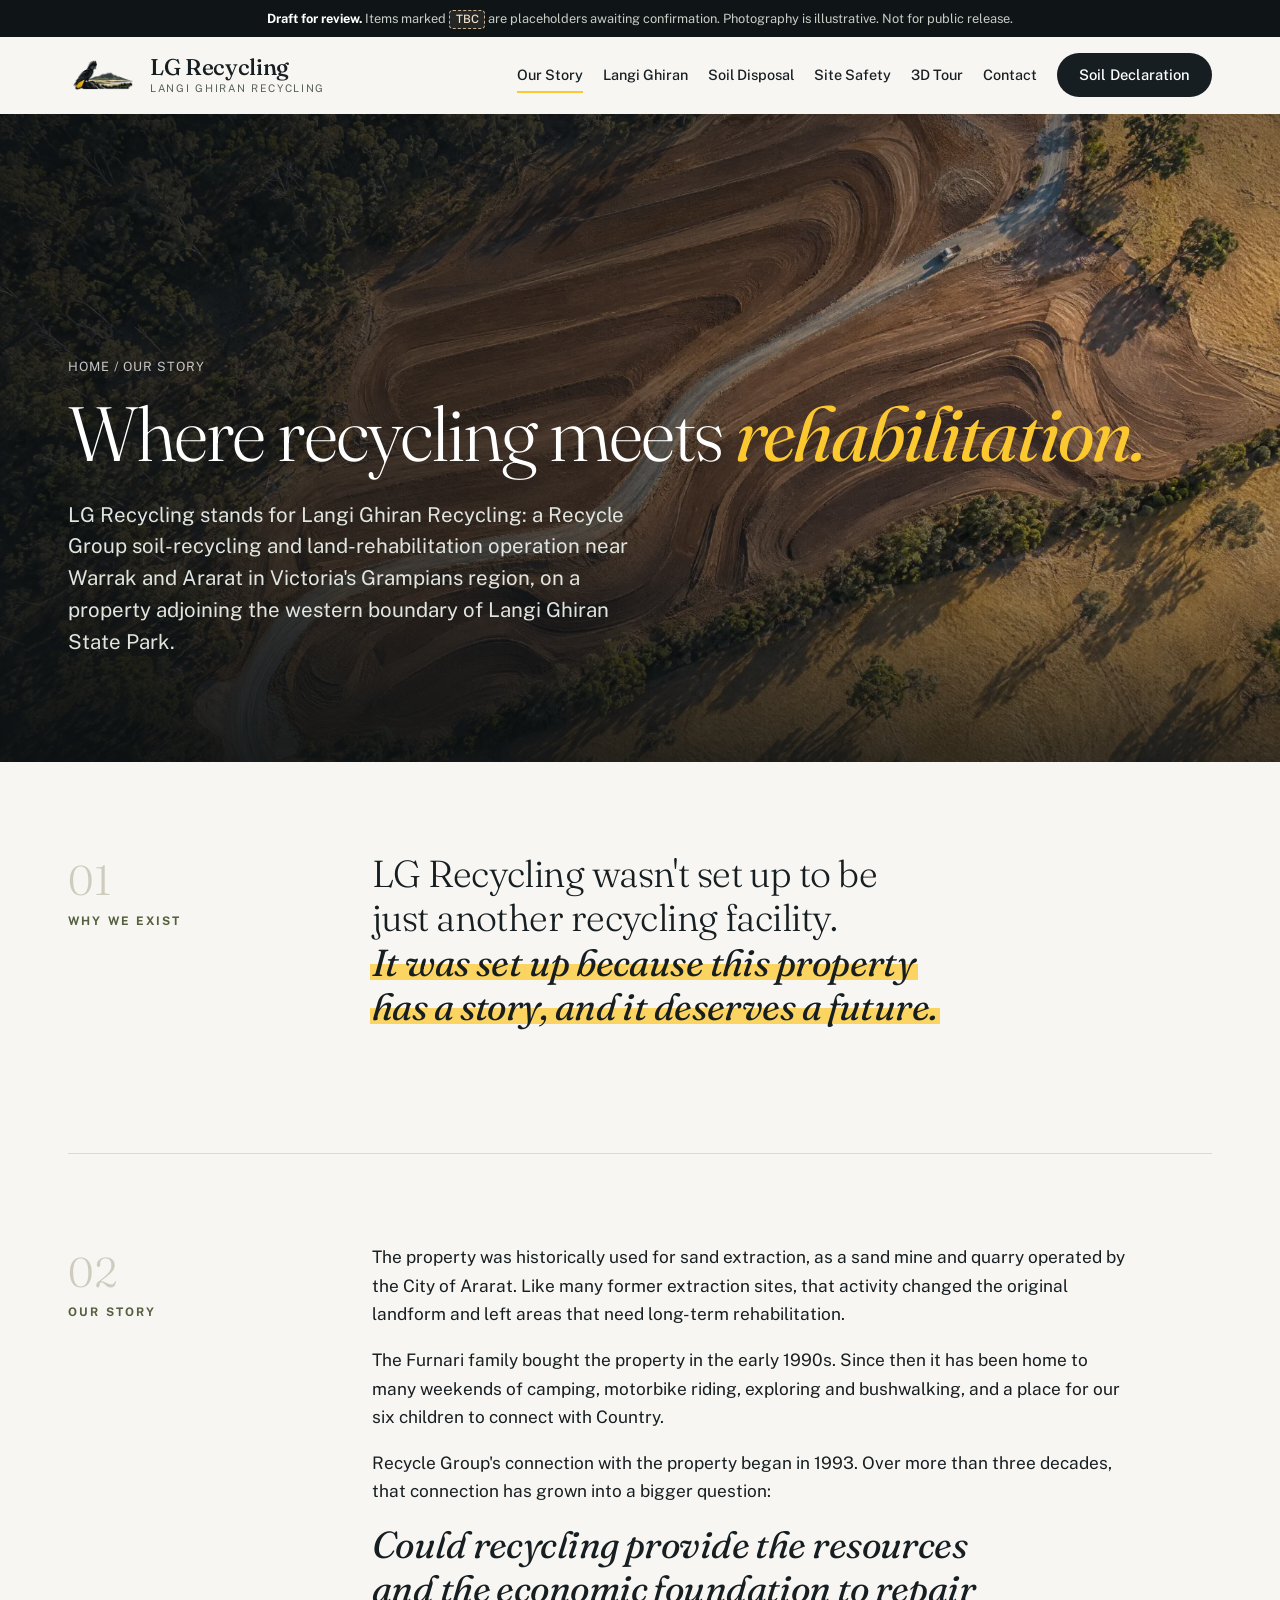
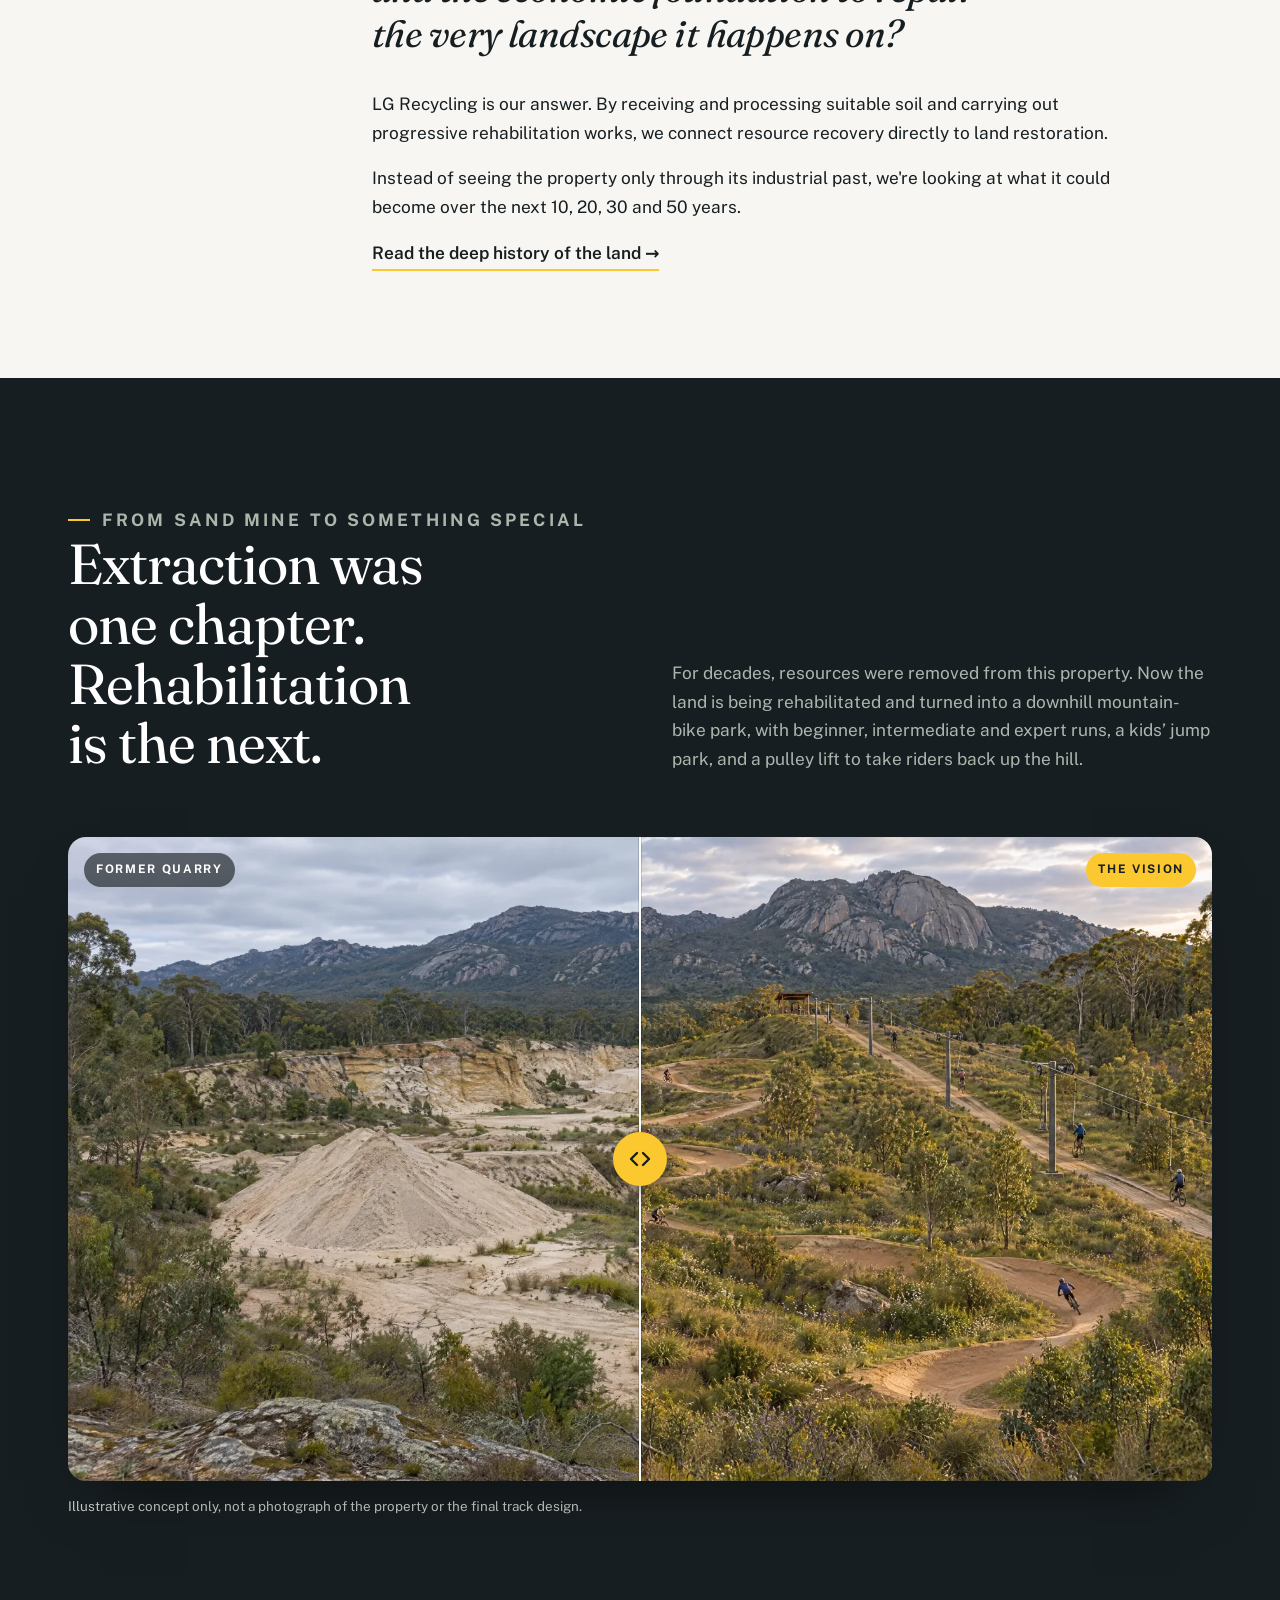
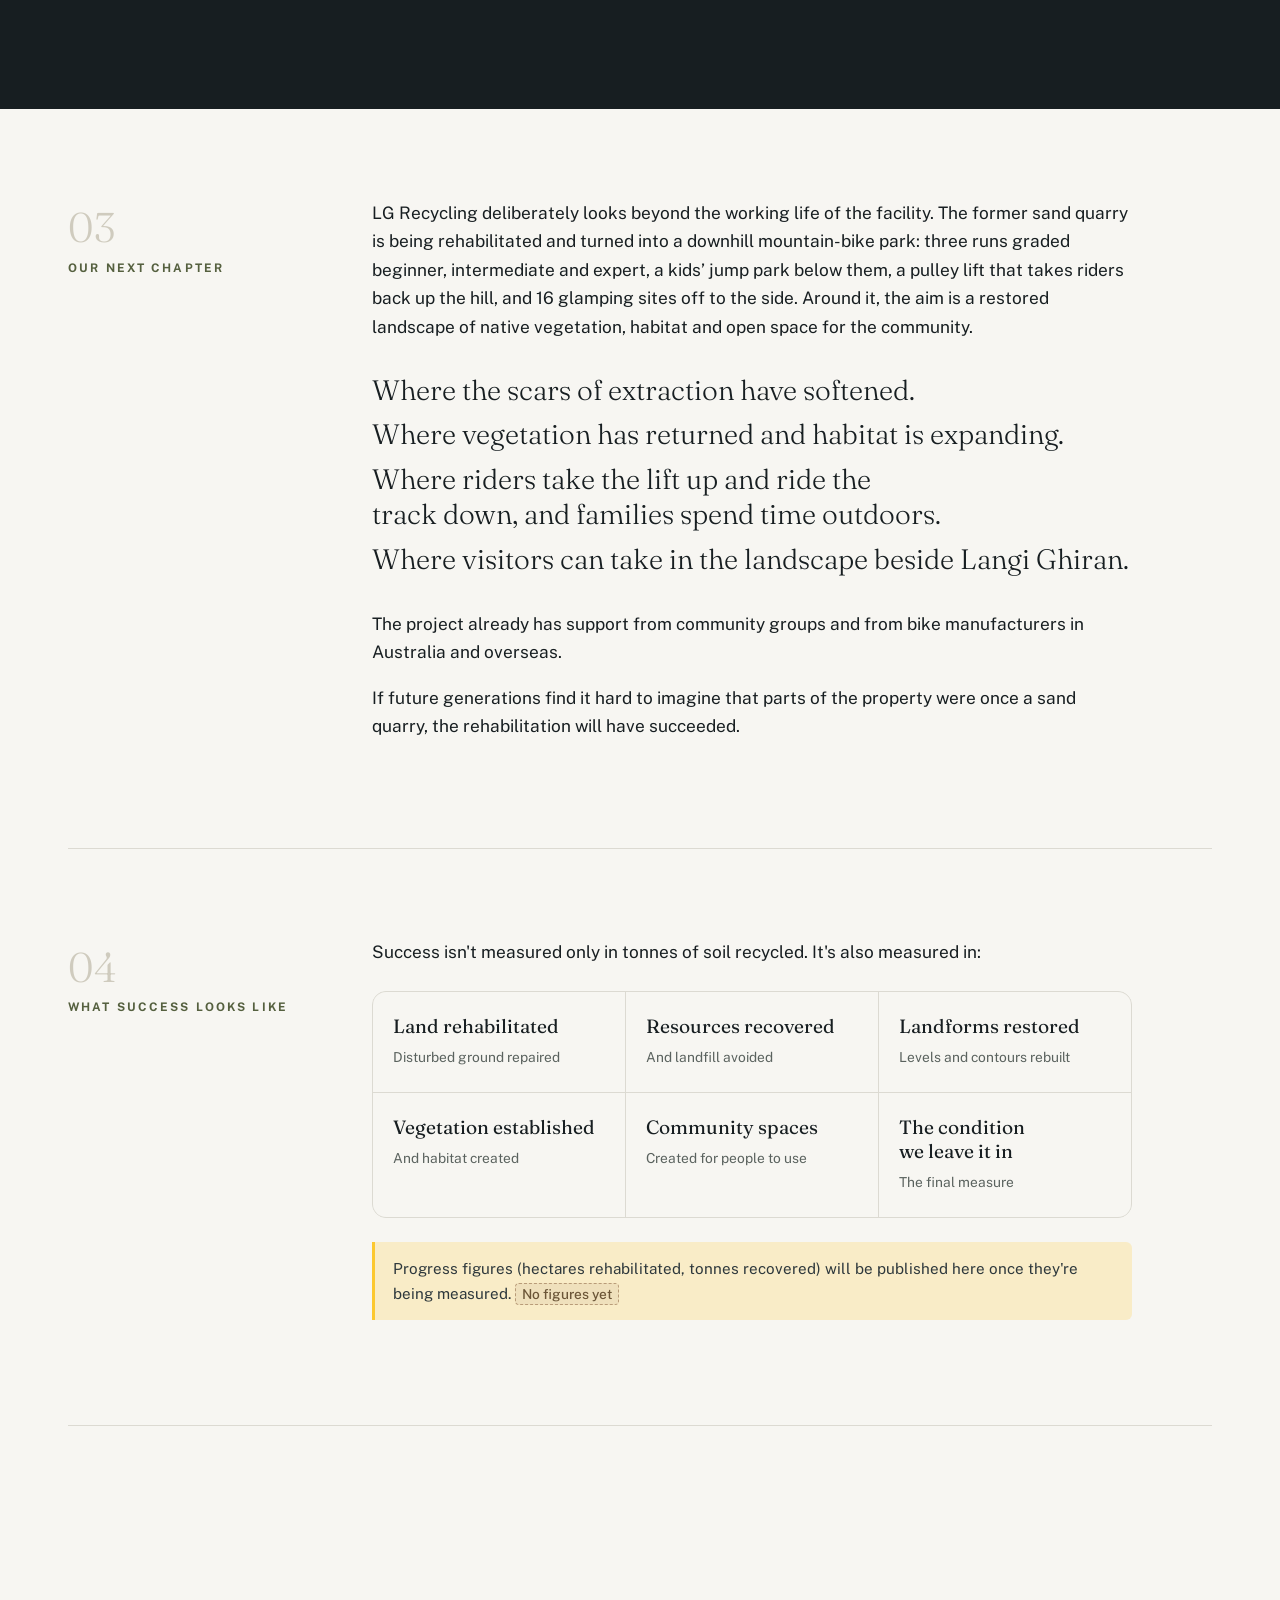
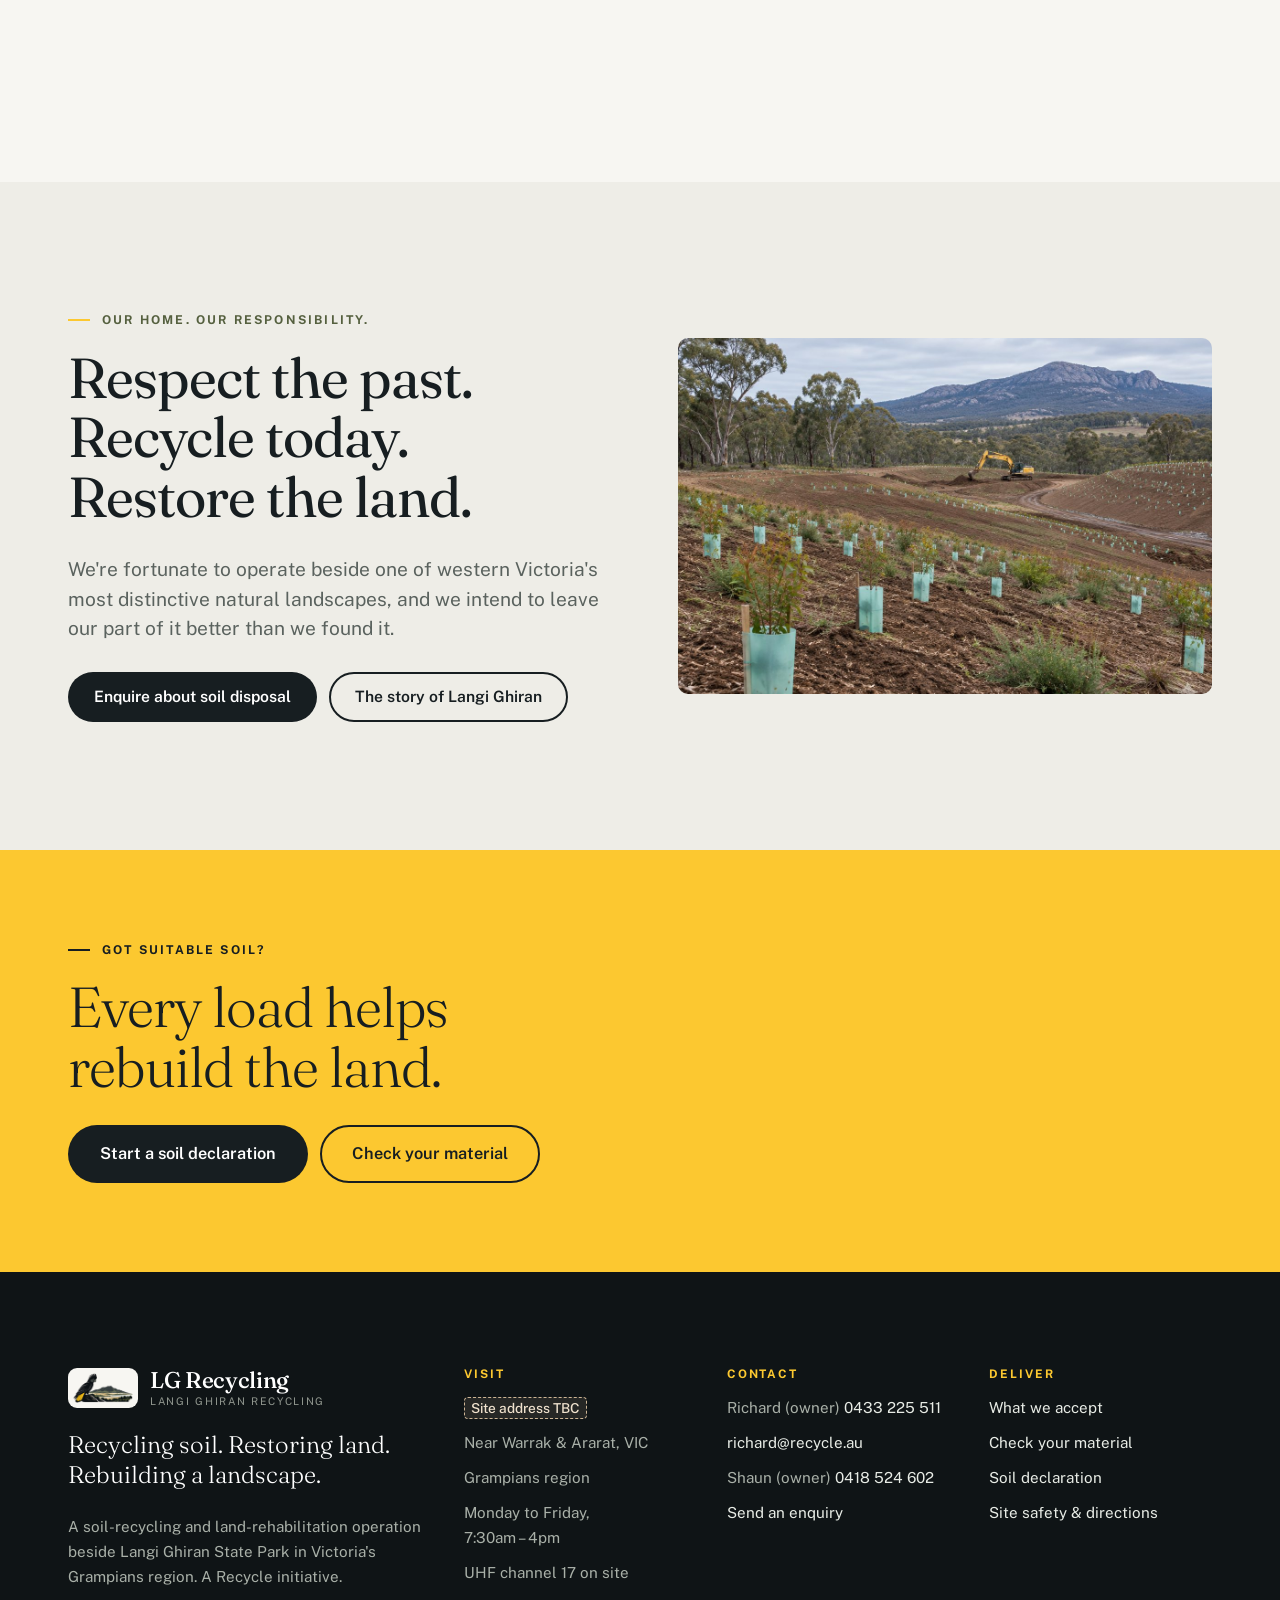
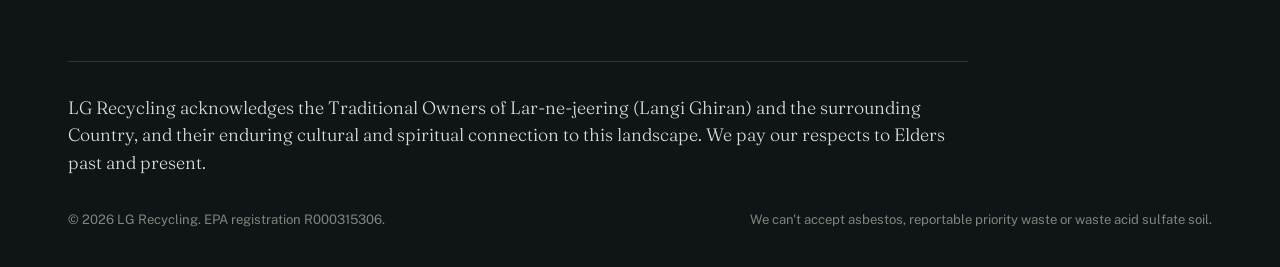
==== commit 7e35f423: "Site copy: "A Recycle initiative" (was "Part of Recycle Group"); home headline adds "Returning the l" ====
--- a/about.html
+++ b/about.html
@@ -126,9 +126,9 @@
   </article>
 
   <article class="chapter">
-    <div class="label reveal"><span class="n">05</span>Part of Recycle Group</div>
-    <div class="body reveal d1">
-      <p>LG Recycling is part of Recycle Group, an Australian resource-recovery group developing practical solutions for materials that might otherwise be wasted. Across the group, the philosophy is the same: find a better use, recover the resource, reduce disposal, and create a measurable environmental outcome.</p>
+    <div class="label reveal"><span class="n">05</span>A Recycle initiative</div>
+    <div class="body reveal d1">
+      <p>LG Recycling is a Recycle initiative. Recycle is an Australian resource-recovery business developing practical solutions for materials that might otherwise be wasted. Across all of Recycle's work, the philosophy is the same: find a better use, recover the resource, reduce disposal, and create a measurable environmental outcome.</p>
       <p>At LG Recycling, that outcome will ultimately be visible in the landscape itself.</p>
     </div>
   </article>
@@ -167,7 +167,7 @@
       <div class="foot-brand">
         <a class="brand" href="index.html"><span class="brand-mark" aria-hidden="true"></span><span class="brand-text"><b>LG Recycling</b><small>Langi Ghiran Recycling</small></span></a>
         <p class="foot-tag"><span class="sen">Recycling soil.</span> <span class="sen">Restoring land.</span> <span class="sen">Rebuilding a landscape.</span></p>
-        <p>A soil-recycling and land-rehabilitation operation beside Langi Ghiran State Park in Victoria's Grampians region. Part of Recycle Group.</p>
+        <p>A soil-recycling and land-rehabilitation operation beside Langi Ghiran State Park in Victoria's Grampians region. A Recycle initiative.</p>
       </div>
       <div>
         <h4>Visit</h4>
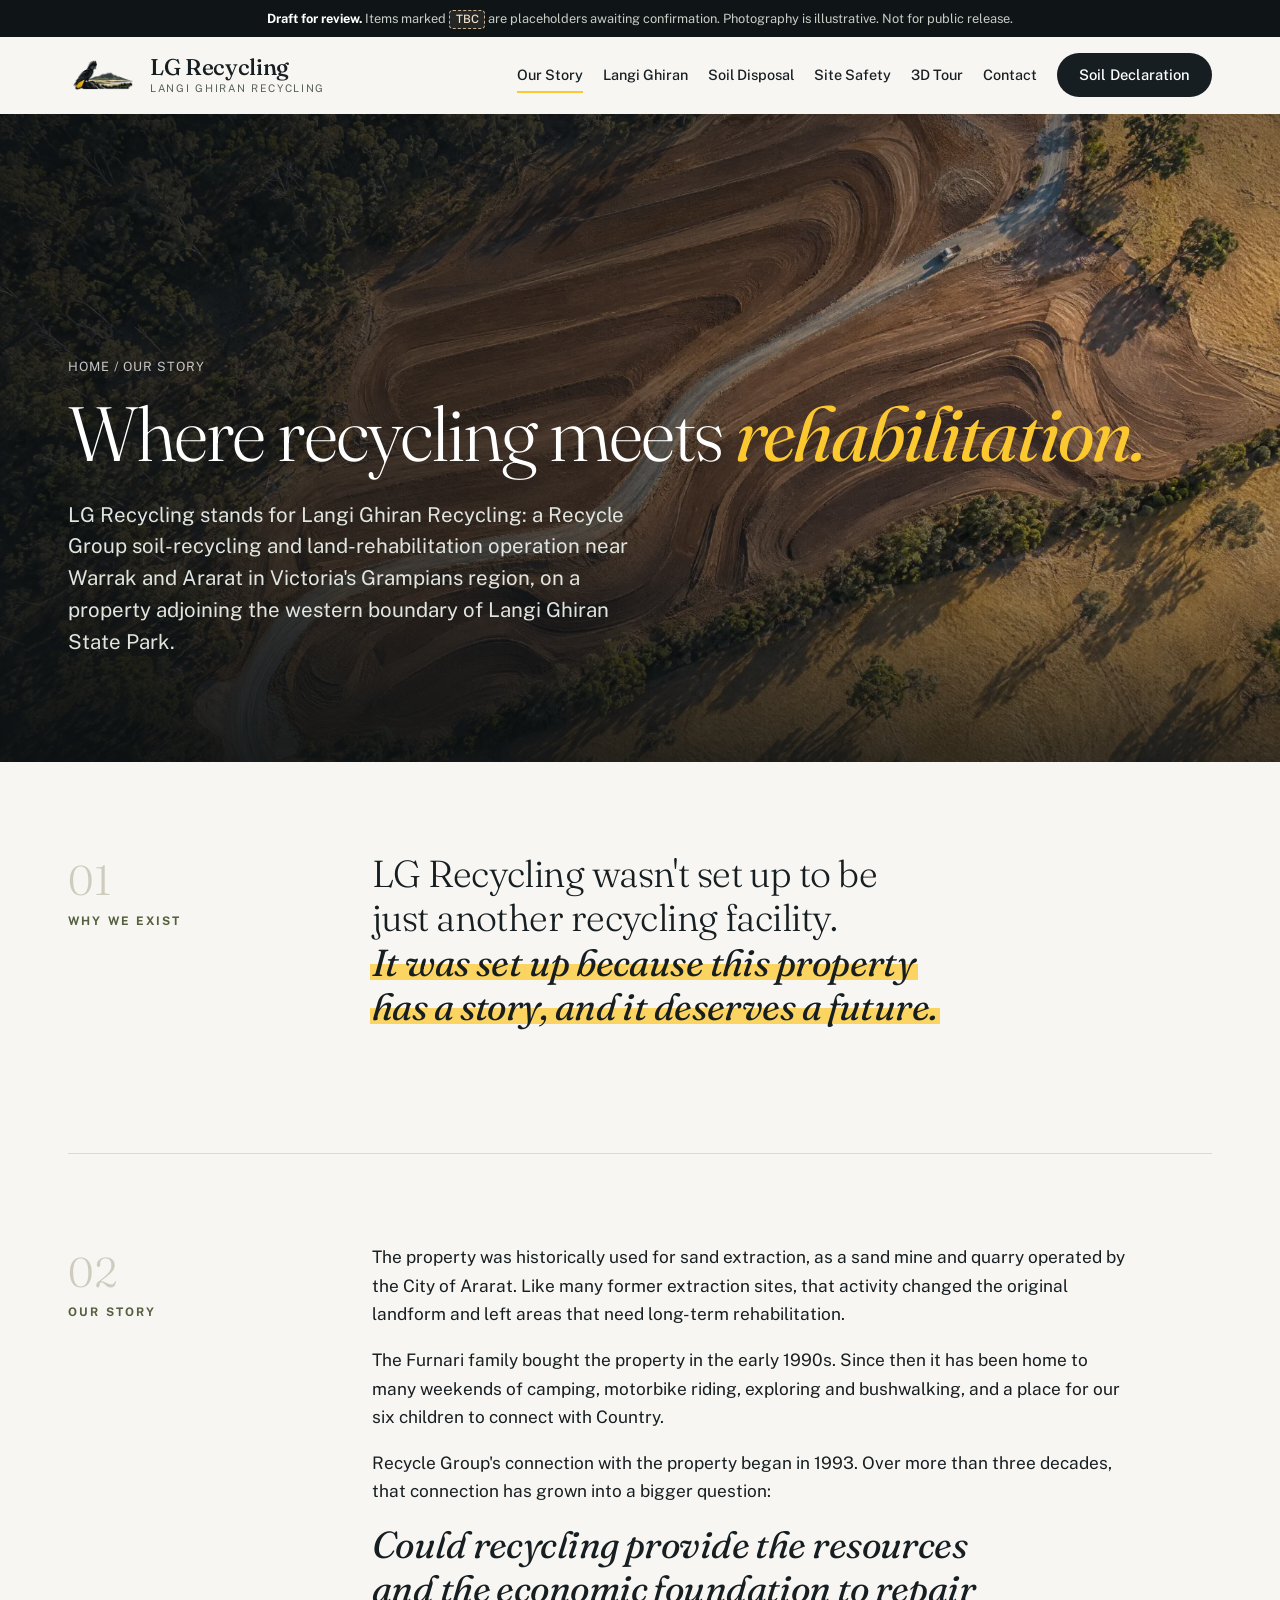
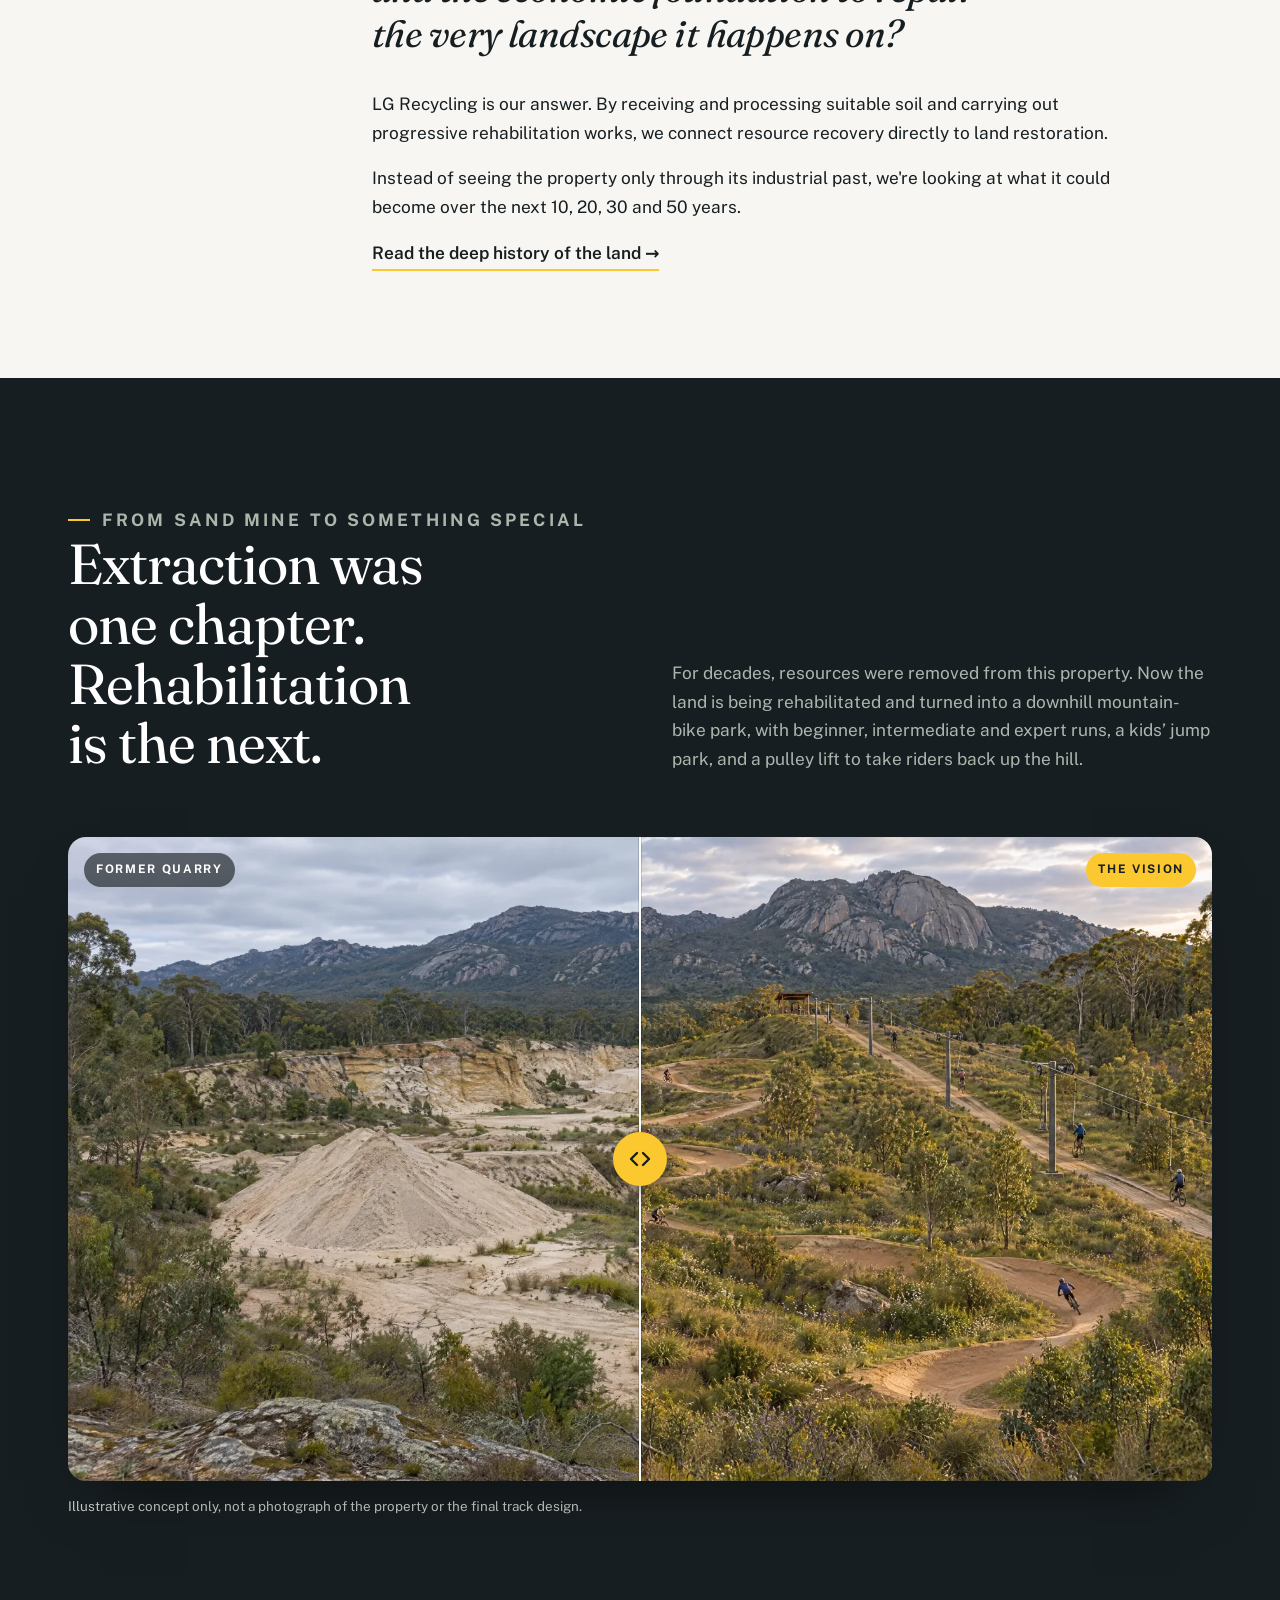
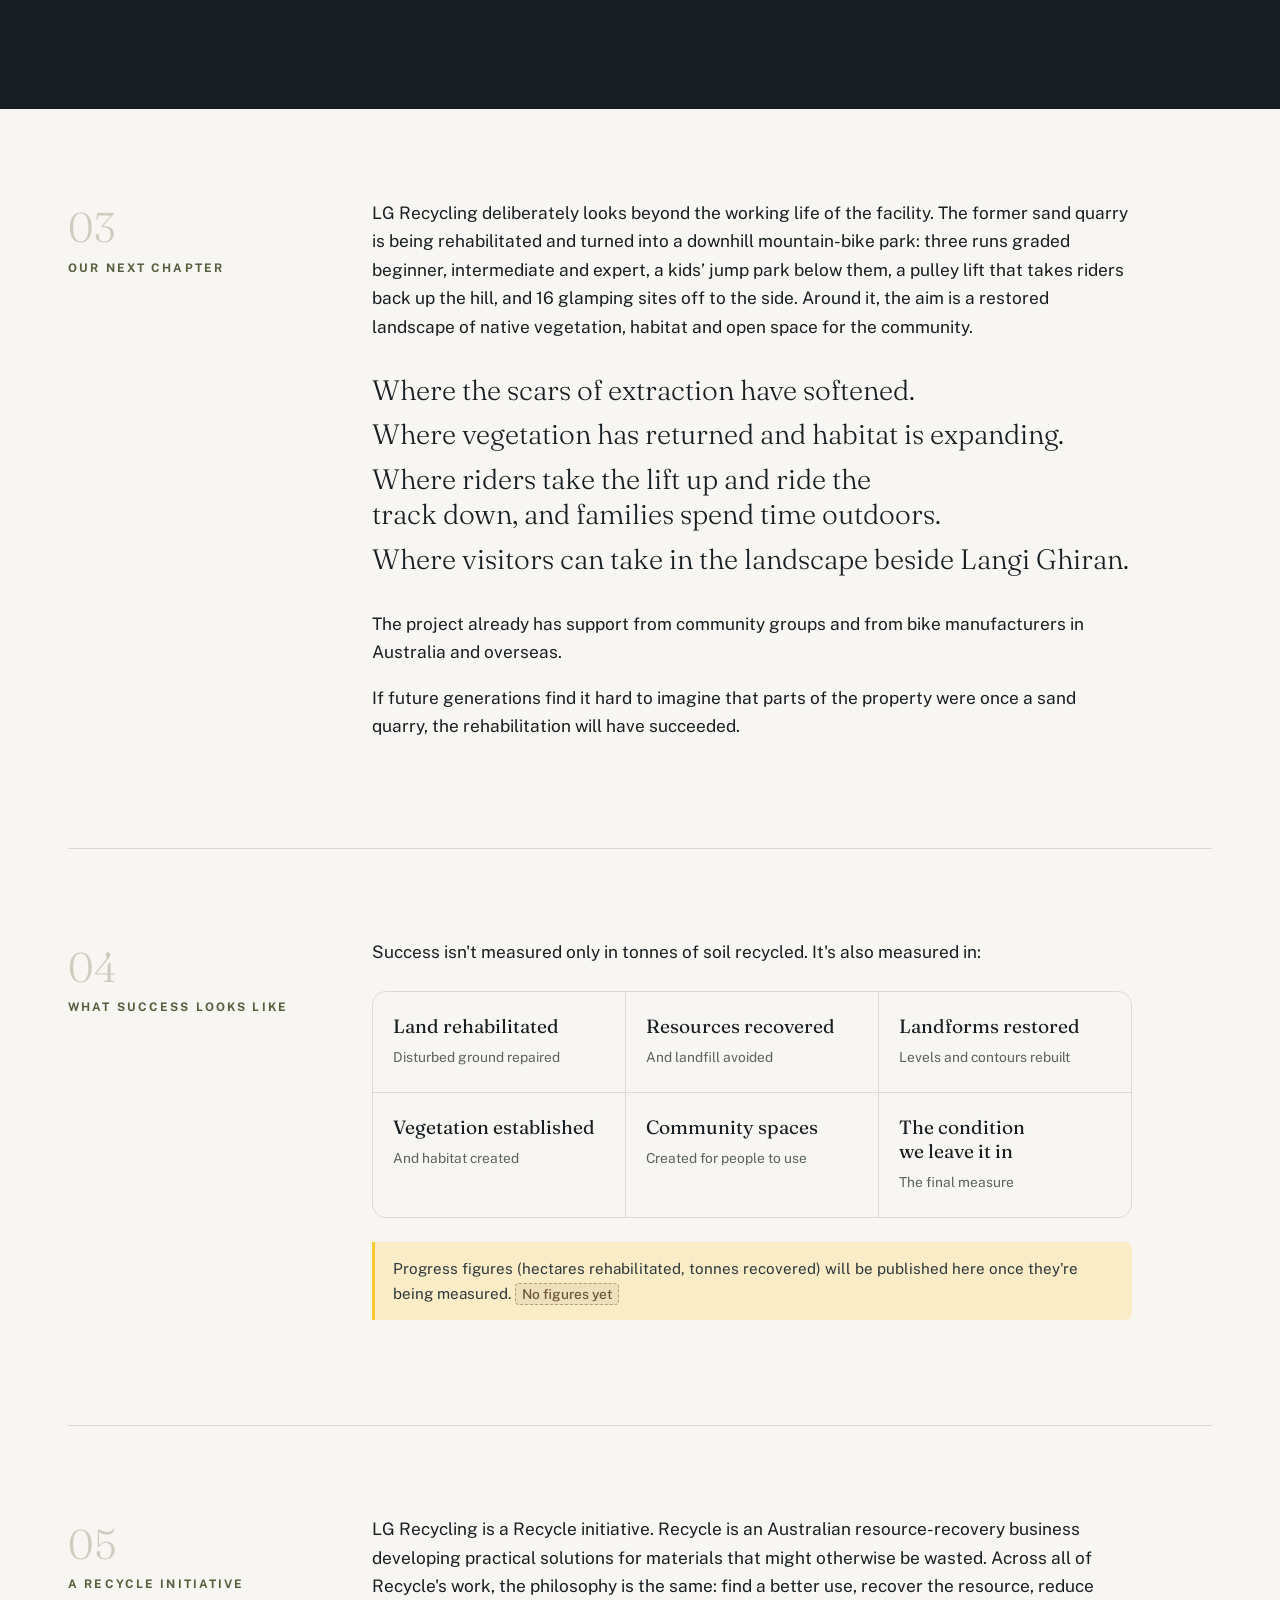
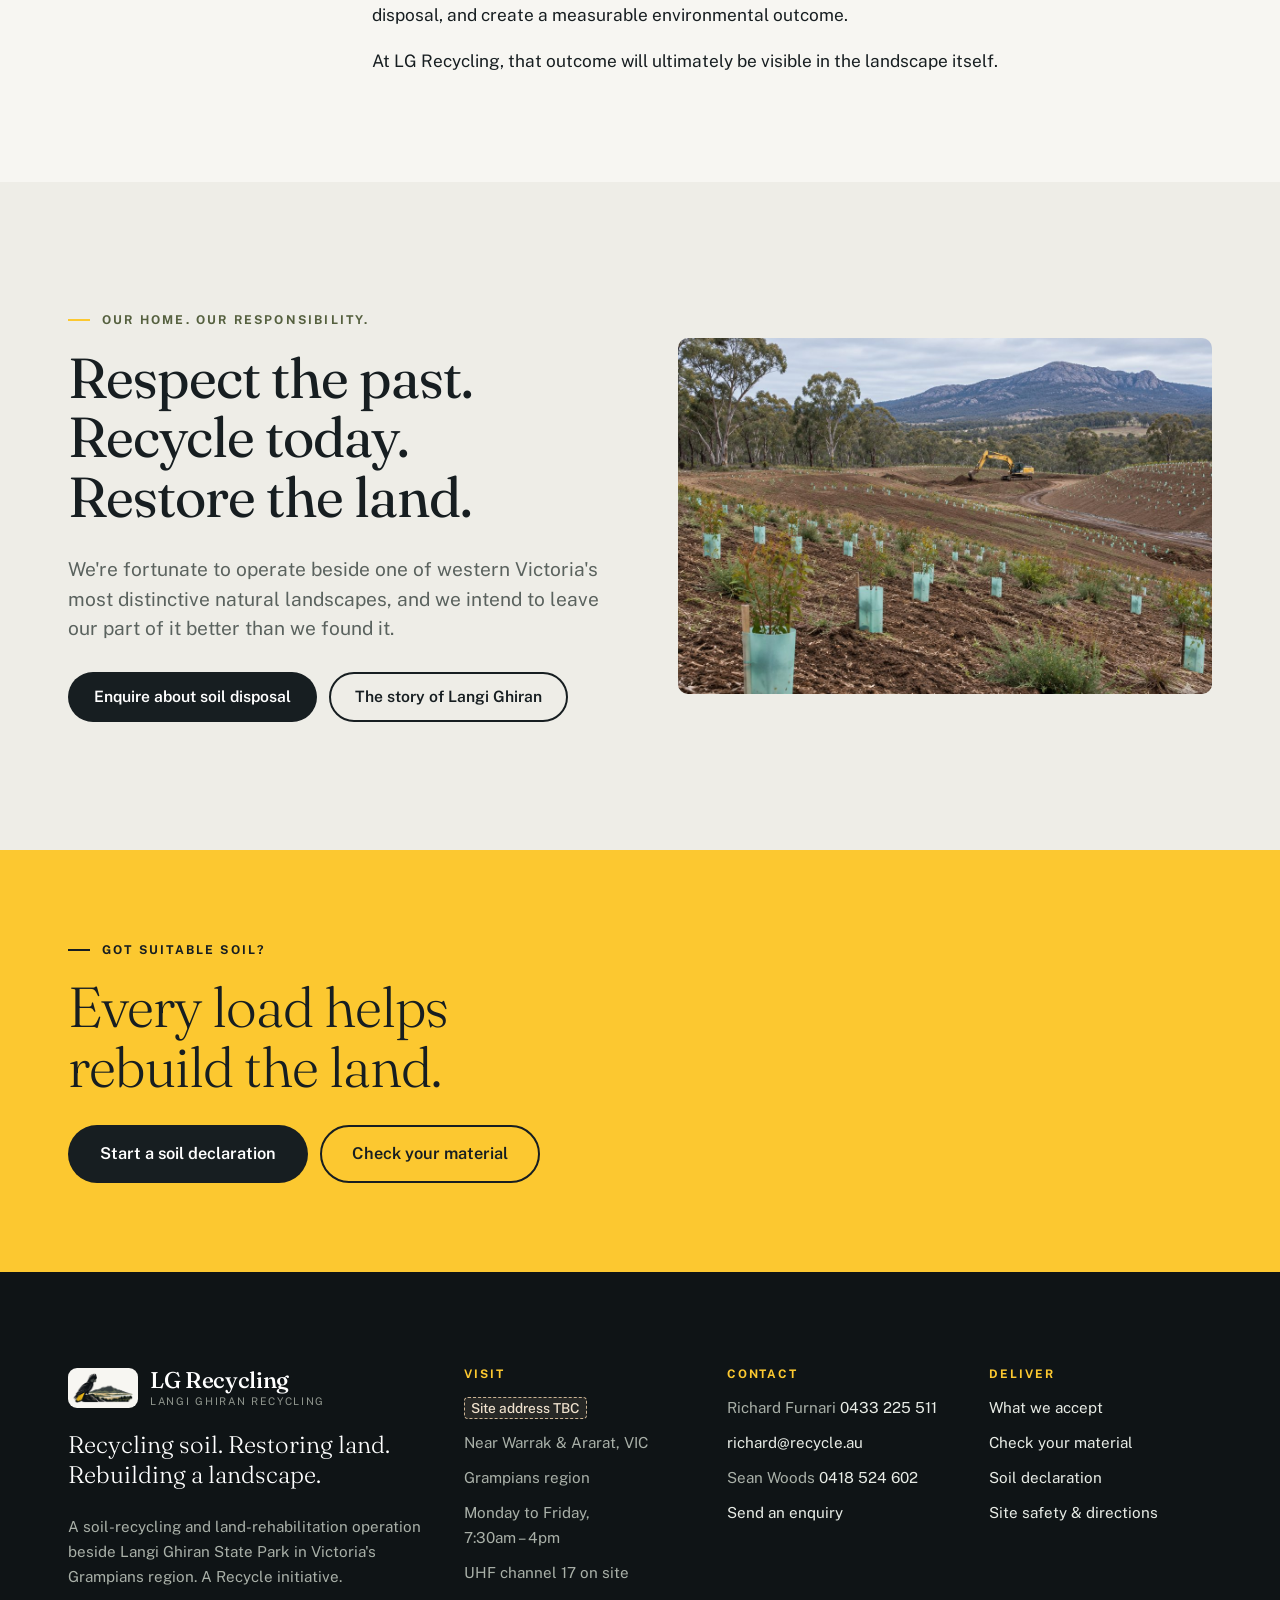
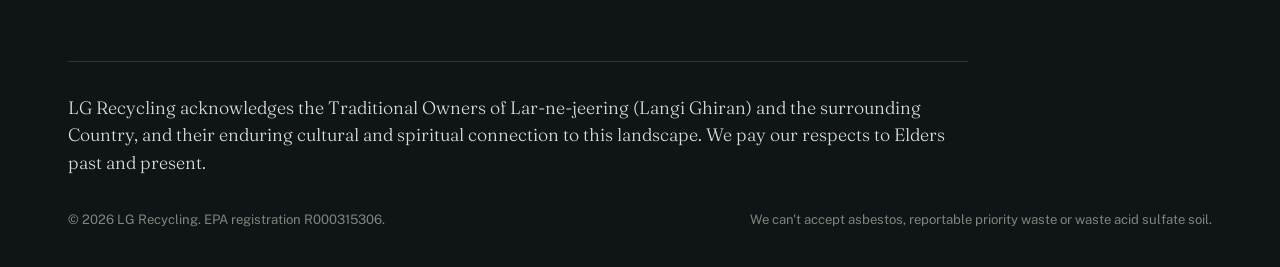
==== commit dd9cb7bf: "Contacts: Richard Furnari and Sean Woods, no "owner" labels" ====
--- a/about.html
+++ b/about.html
@@ -182,9 +182,9 @@
       <div>
         <h4>Contact</h4>
         <ul>
-          <li>Richard (owner) <a href="tel:+61433225511">0433 225 511</a></li>
+          <li>Richard Furnari <a href="tel:+61433225511">0433 225 511</a></li>
           <li><a href="mailto:richard@recycle.au">richard@recycle.au</a></li>
-          <li>Shaun (owner) <a href="tel:+61418524602">0418 524 602</a></li>
+          <li>Sean Woods <a href="tel:+61418524602">0418 524 602</a></li>
           <li><a href="index.html#enquire">Send an enquiry</a></li>
         </ul>
       </div>
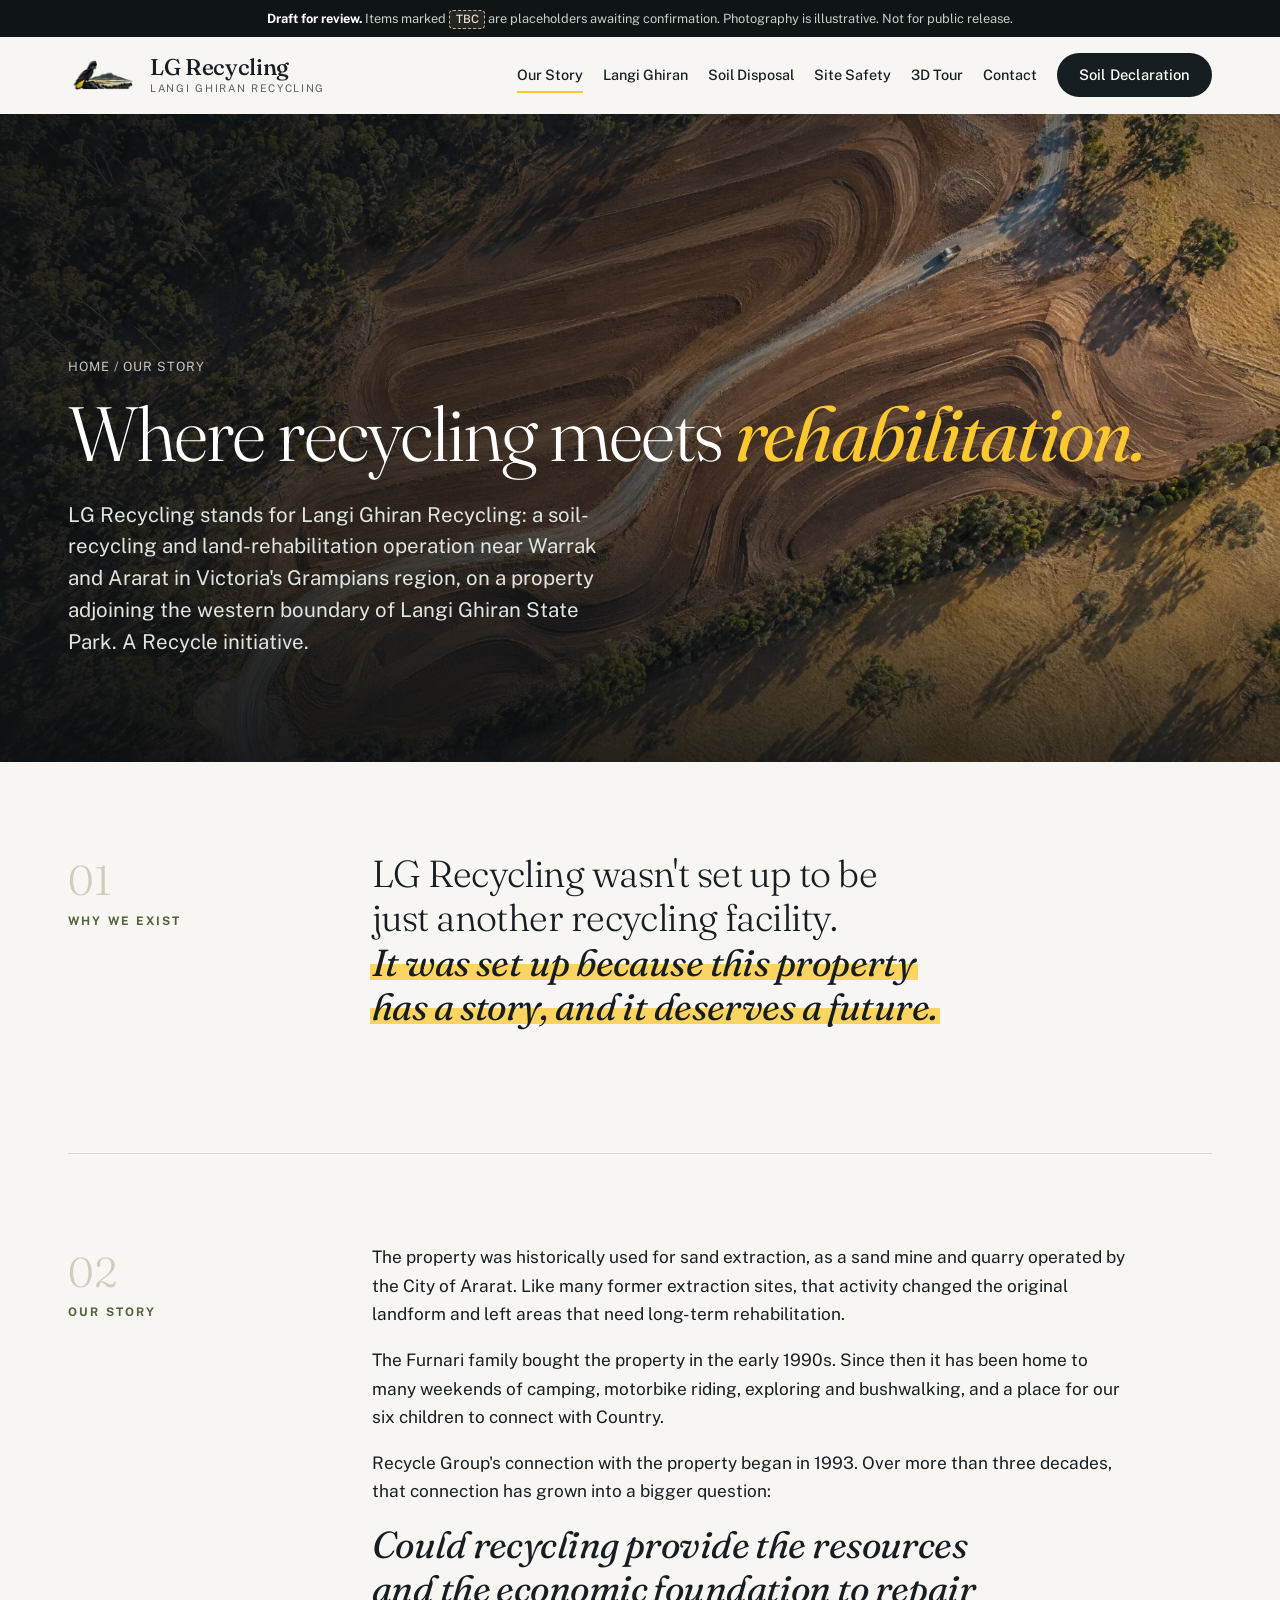
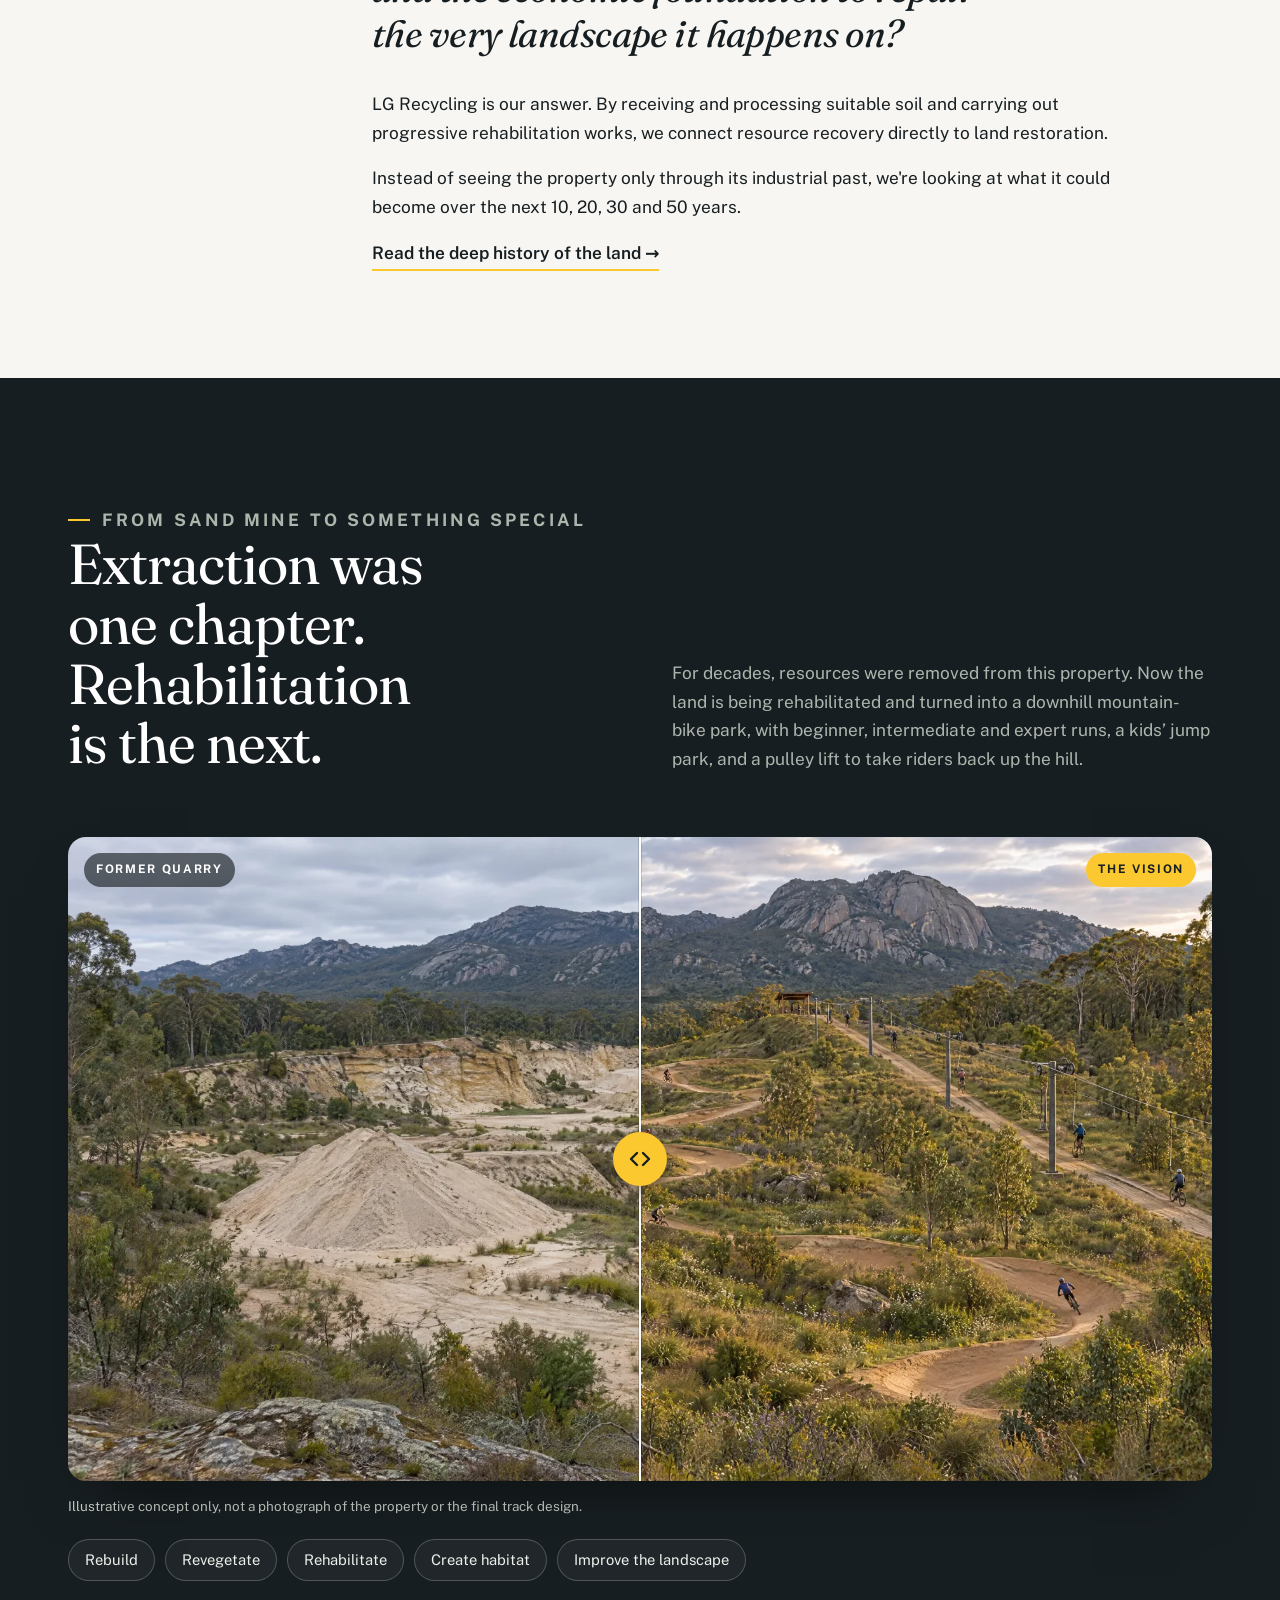
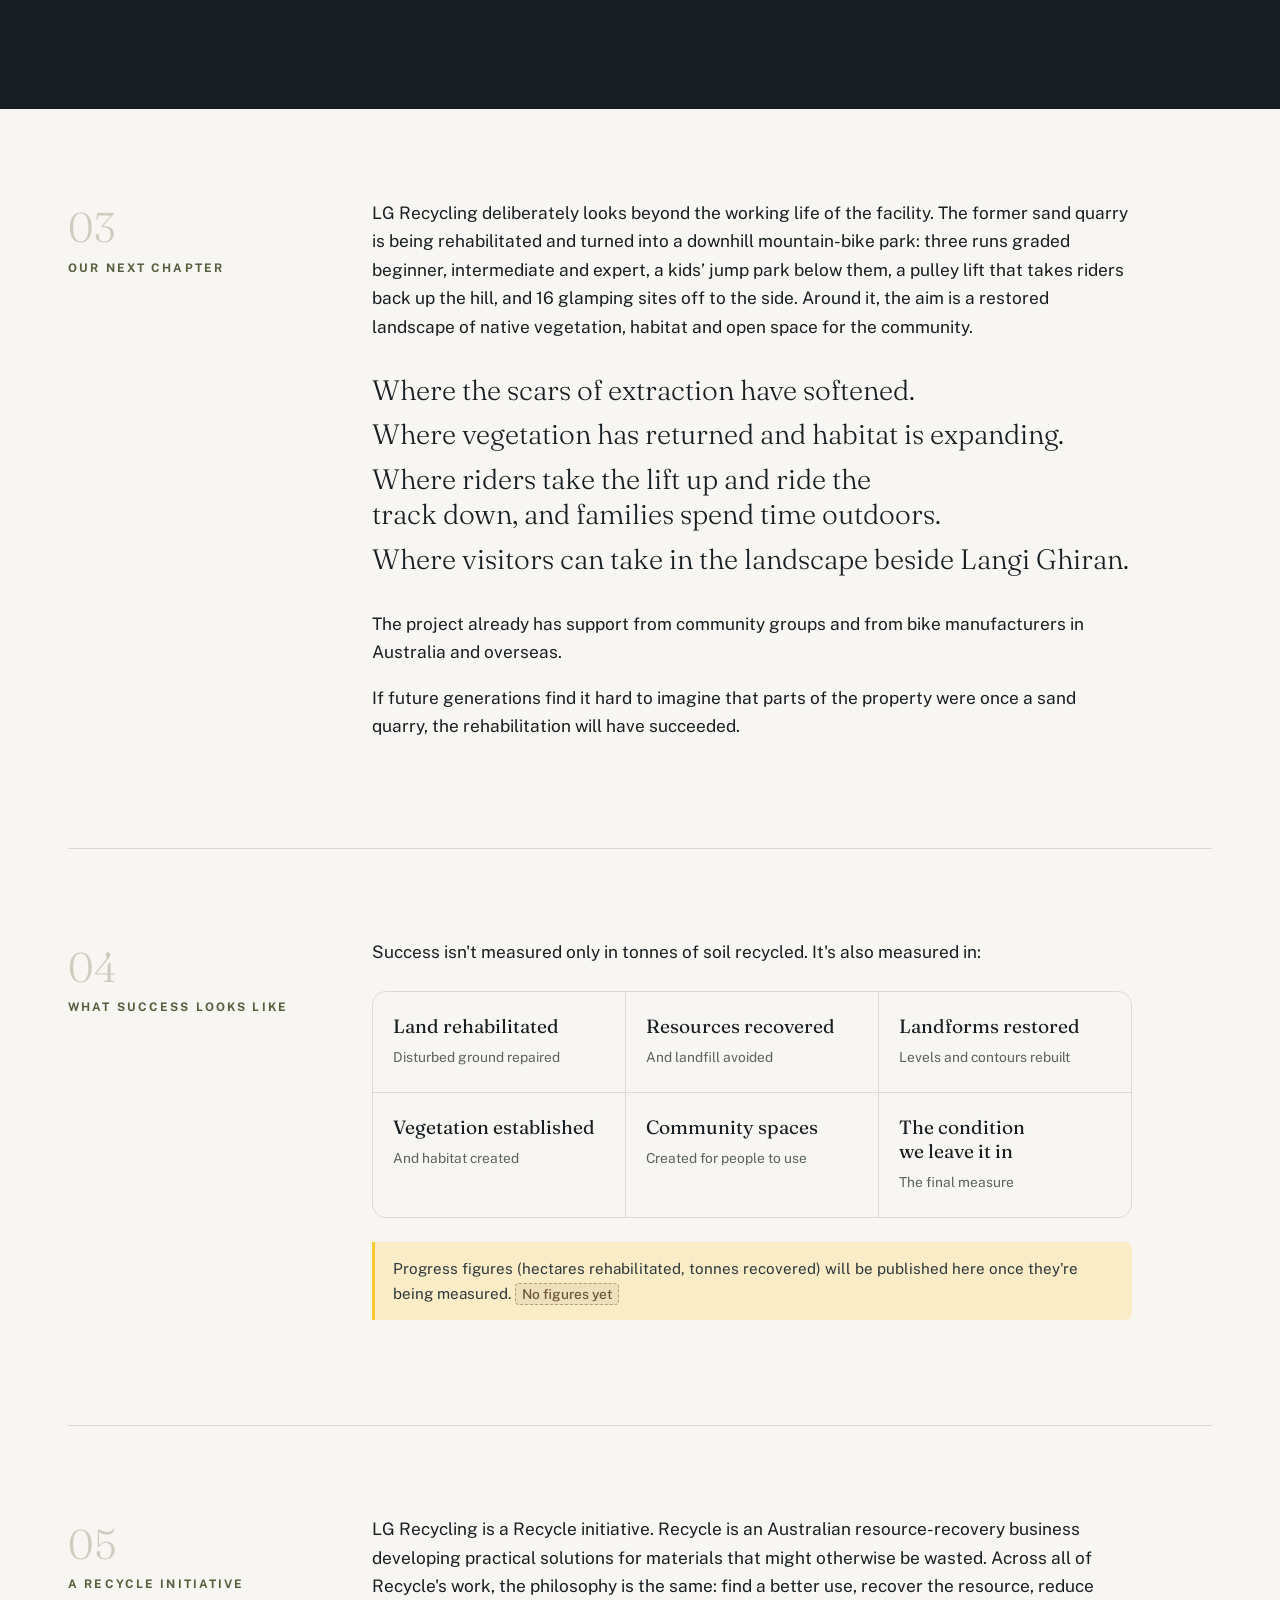
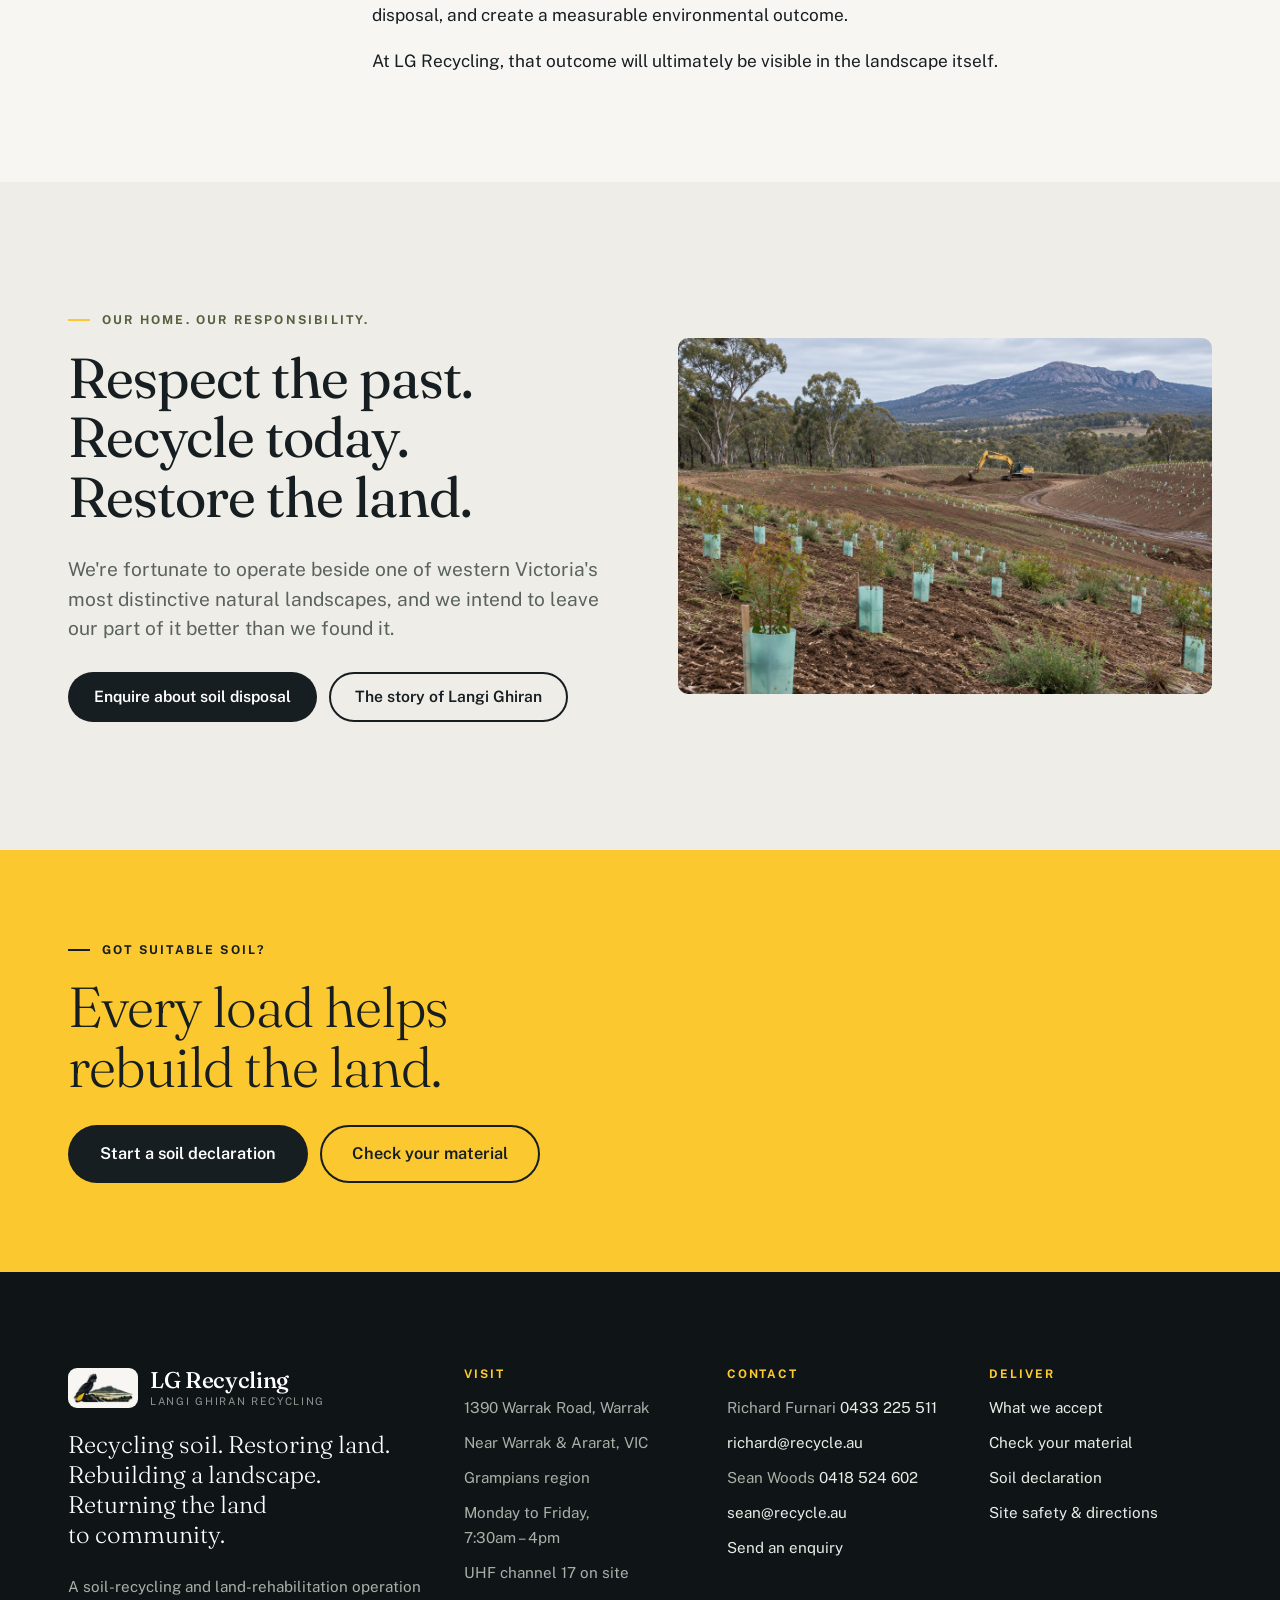
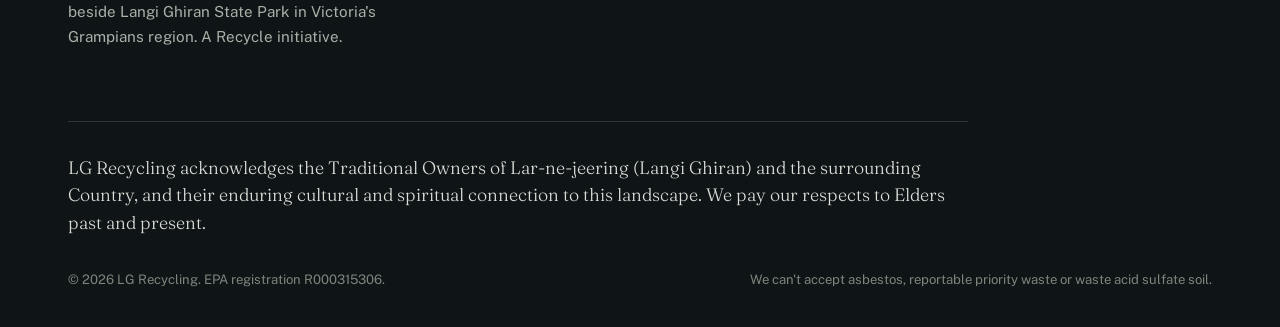
==== commit 2e4deea4: "Richard call changes, 5 Oct 2026 Part 2 of 2: pages. Richard's quote, divisions panel, proposed open" ====
--- a/about.html
+++ b/about.html
@@ -20,7 +20,7 @@
 <link rel="preconnect" href="https://fonts.googleapis.com">
 <link rel="preconnect" href="https://fonts.gstatic.com" crossorigin>
 <link href="https://fonts.googleapis.com/css2?family=Fraunces:ital,opsz,wght@0,9..144,300..700;1,9..144,300..600&family=Public+Sans:wght@400;500;600;700&display=swap" rel="stylesheet">
-<link rel="stylesheet" href="assets/styles.css?v=c2">
+<link rel="stylesheet" href="assets/styles.css?v=c3">
 <script>document.documentElement.classList.add('js')</script>
 </head>
 <body class="">
@@ -43,7 +43,7 @@
   <div class="wrap hero-body">
     <p class="crumbs"><a href="index.html">Home</a> / Our story</p>
     <h1>Where recycling meets <span class="hl">rehabilitation.</span></h1>
-    <p class="lede">LG Recycling stands for Langi Ghiran Recycling: a Recycle Group soil-recycling and land-rehabilitation operation near Warrak and Ararat in Victoria's Grampians region, on a property adjoining the western boundary of Langi Ghiran State Park.</p>
+    <p class="lede">LG Recycling stands for Langi Ghiran Recycling: a soil-recycling and land-rehabilitation operation near Warrak and Ararat in Victoria's Grampians region, on a property adjoining the western boundary of Langi Ghiran State Park. A Recycle initiative.</p>
   </div>
 </section>
 
@@ -166,13 +166,13 @@
     <div class="foot-top">
       <div class="foot-brand">
         <a class="brand" href="index.html"><span class="brand-mark" aria-hidden="true"></span><span class="brand-text"><b>LG Recycling</b><small>Langi Ghiran Recycling</small></span></a>
-        <p class="foot-tag"><span class="sen">Recycling soil.</span> <span class="sen">Restoring land.</span> <span class="sen">Rebuilding a landscape.</span></p>
+        <p class="foot-tag"><span class="sen">Recycling soil.</span> <span class="sen">Restoring land.</span> <span class="sen">Rebuilding a landscape.</span> <span class="sen">Returning the land to community.</span></p>
         <p>A soil-recycling and land-rehabilitation operation beside Langi Ghiran State Park in Victoria's Grampians region. A Recycle initiative.</p>
       </div>
       <div>
         <h4>Visit</h4>
         <ul>
-          <li><span class="tbc">Site address TBC</span></li>
+          <li>1390 Warrak Road, Warrak</li>
           <li>Near Warrak &amp; Ararat, VIC</li>
           <li>Grampians region</li>
           <li>Monday to Friday, <span class="nw">7:30am – 4pm</span></li>
@@ -185,6 +185,7 @@
           <li>Richard Furnari <a href="tel:+61433225511">0433 225 511</a></li>
           <li><a href="mailto:richard@recycle.au">richard@recycle.au</a></li>
           <li>Sean Woods <a href="tel:+61418524602">0418 524 602</a></li>
+          <li><a href="mailto:sean@recycle.au">sean@recycle.au</a></li>
           <li><a href="index.html#enquire">Send an enquiry</a></li>
         </ul>
       </div>
@@ -205,6 +206,6 @@
     </div>
   </div>
 </footer>
-<script src="assets/site.js?v=c2"></script>
+<script src="assets/site.js?v=c3"></script>
 </body>
 </html>
--- a/assets/styles.css
+++ b/assets/styles.css
@@ -609,3 +609,18 @@
 .sen-measure,.sen-fit{white-space:nowrap}
 .lede .sen{display:inline;text-wrap:inherit}
 .lede .sen.sen-fit,.lede .sen.sen-measure{display:inline-block}
+
+/* Richard call, 5 Oct 2026 */
+/* LG-04: proposed opening line under the hero calls to action */
+.hero-cta{display:flex;flex-direction:column;gap:14px}
+.hero-open{margin:0;font-size:.9rem;font-weight:600;letter-spacing:.02em;color:#EEF0EC}
+.hero-open b{color:var(--yellow);font-weight:700}
+/* LG-13..18: three-division panel (reuses .pillars) */
+.pillars.three{grid-template-columns:repeat(3,1fr)}
+@media (max-width:900px){.pillars.three{grid-template-columns:1fr}.pillars.three .pillar{border-right:0;padding-left:0}}
+.pillar p a[href^="tel:"],.pillar p a[href^="mailto:"]{font-weight:600}
+/* LG-21: contact photos (initials placeholder until the photos arrive) */
+.contact-person{display:flex;gap:16px;align-items:center}
+.contact-person .avatar{width:60px;height:60px;border-radius:50%;flex:none;display:grid;place-items:center;background:var(--paper-3);border:1px solid var(--line);color:var(--olive);font-family:var(--display);font-size:1.2rem;letter-spacing:.02em;object-fit:cover}
+/* LG-24: "Other (please specify)" material field */
+.material-other{margin-top:14px}
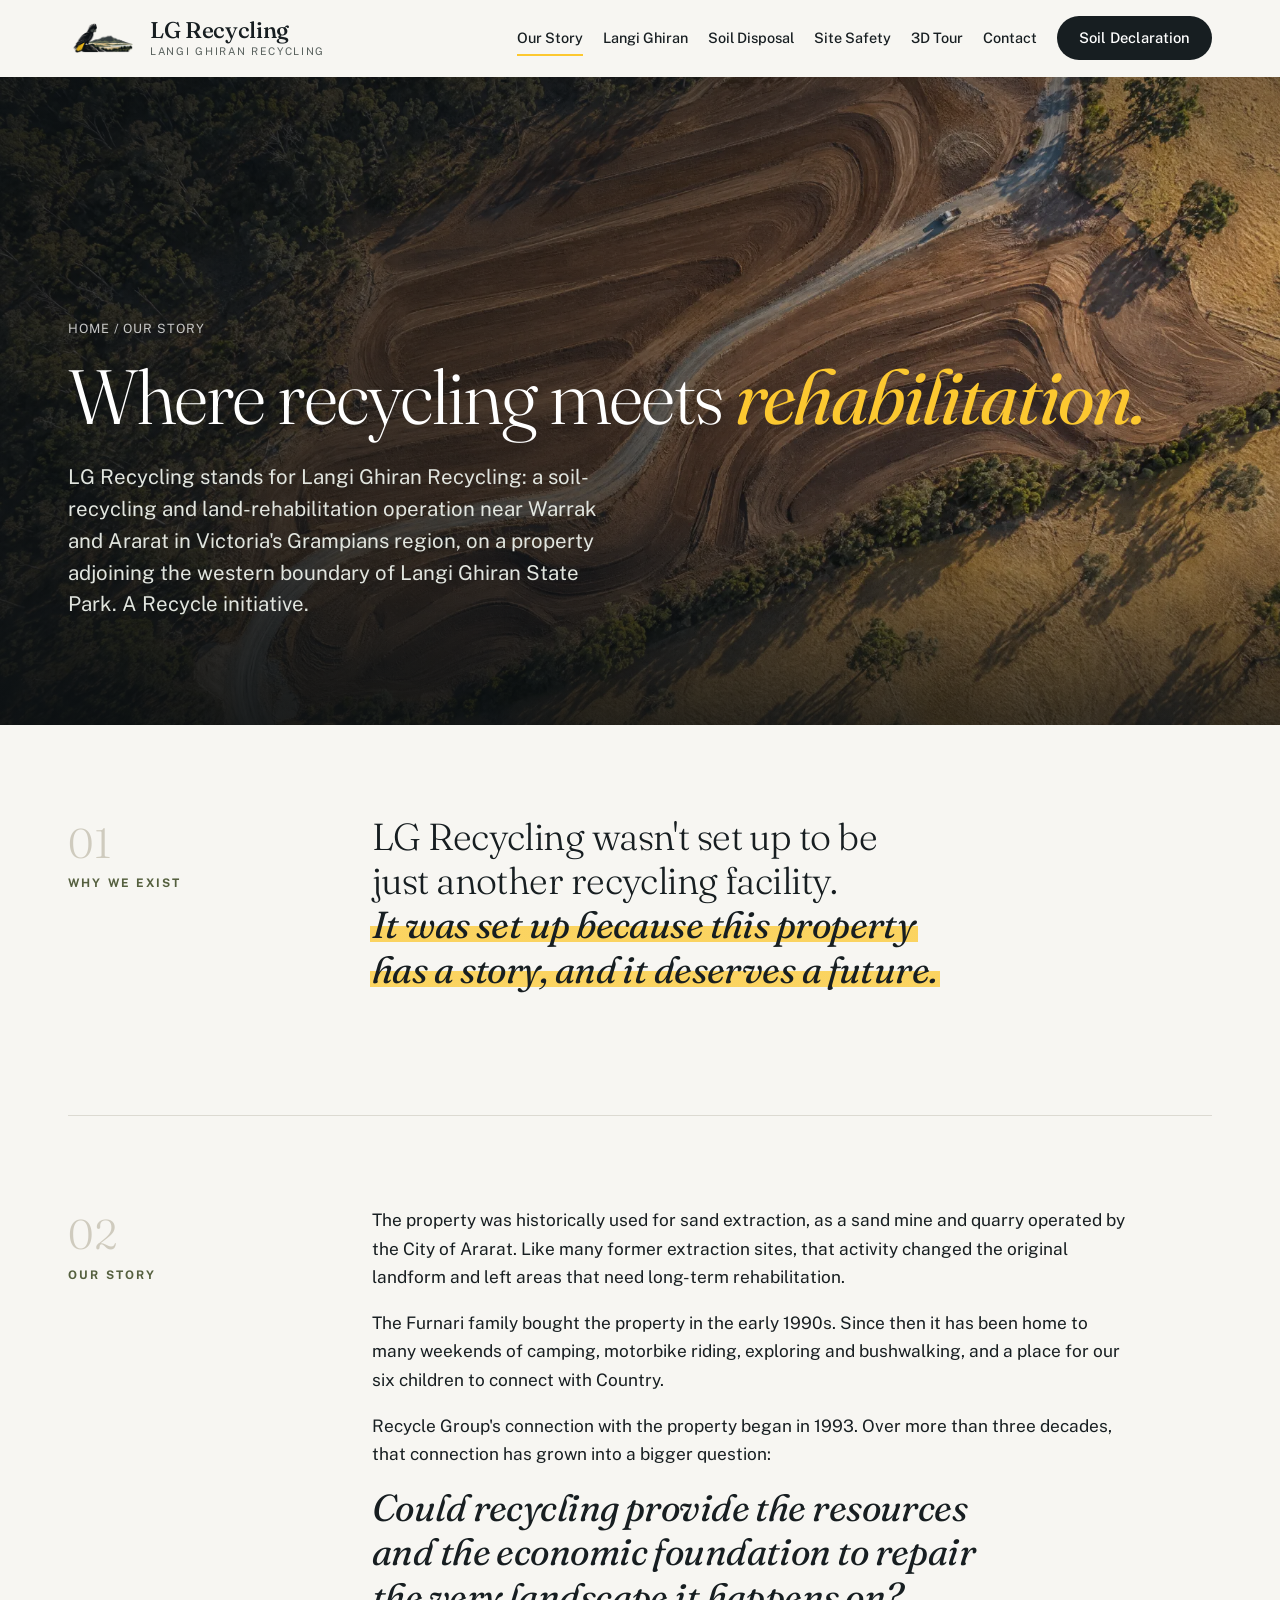
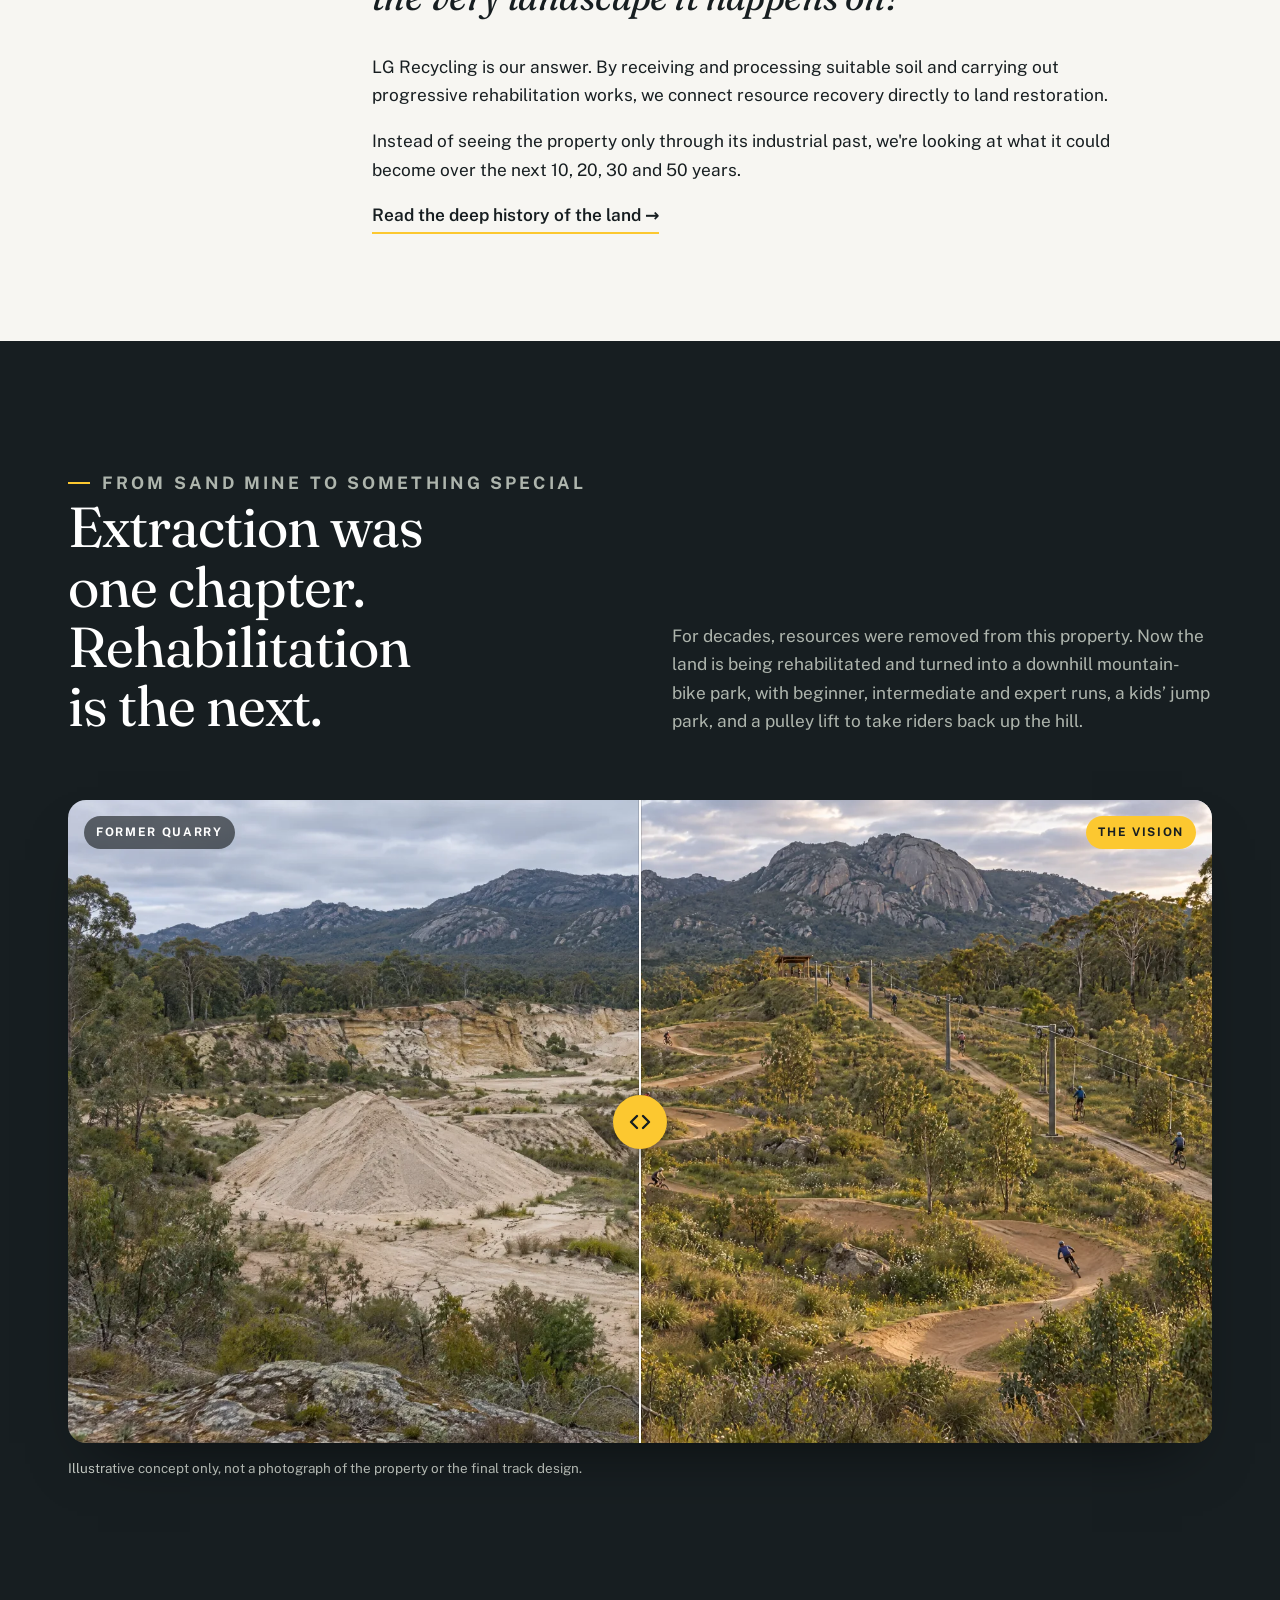
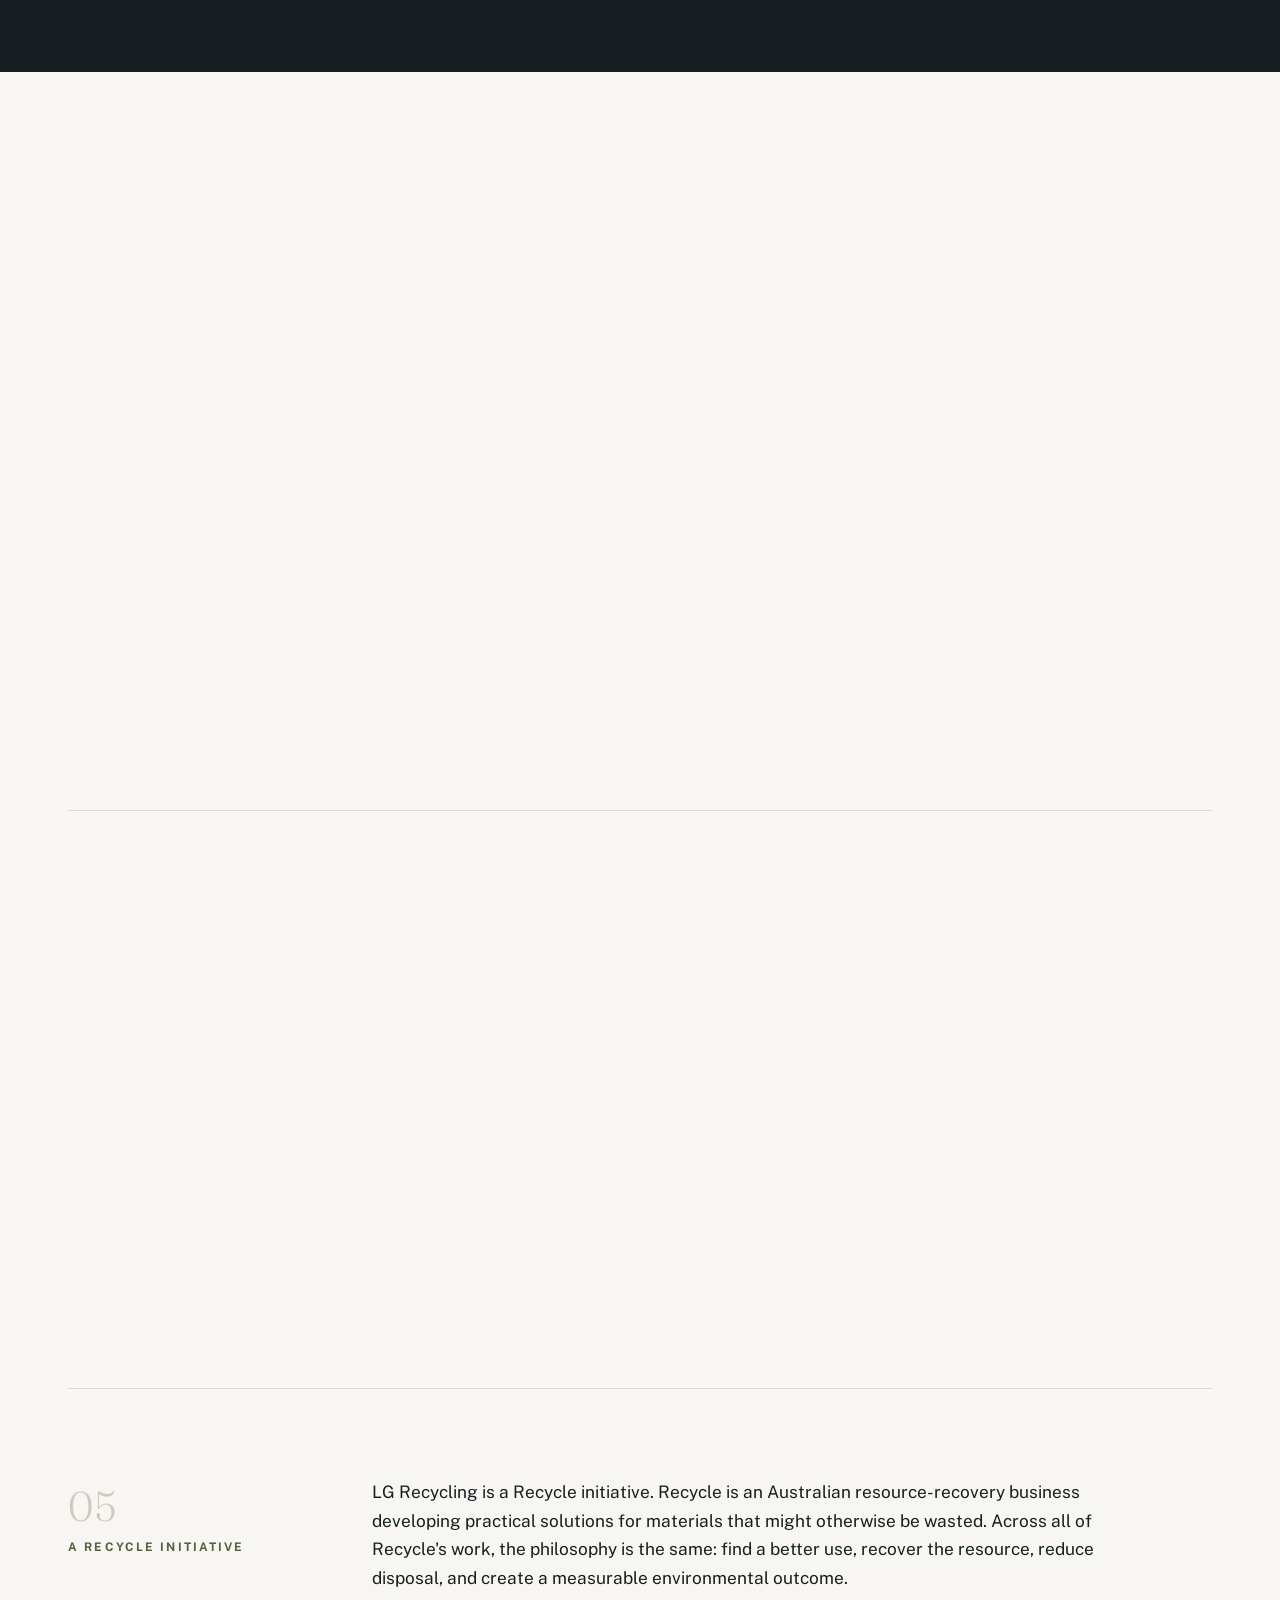
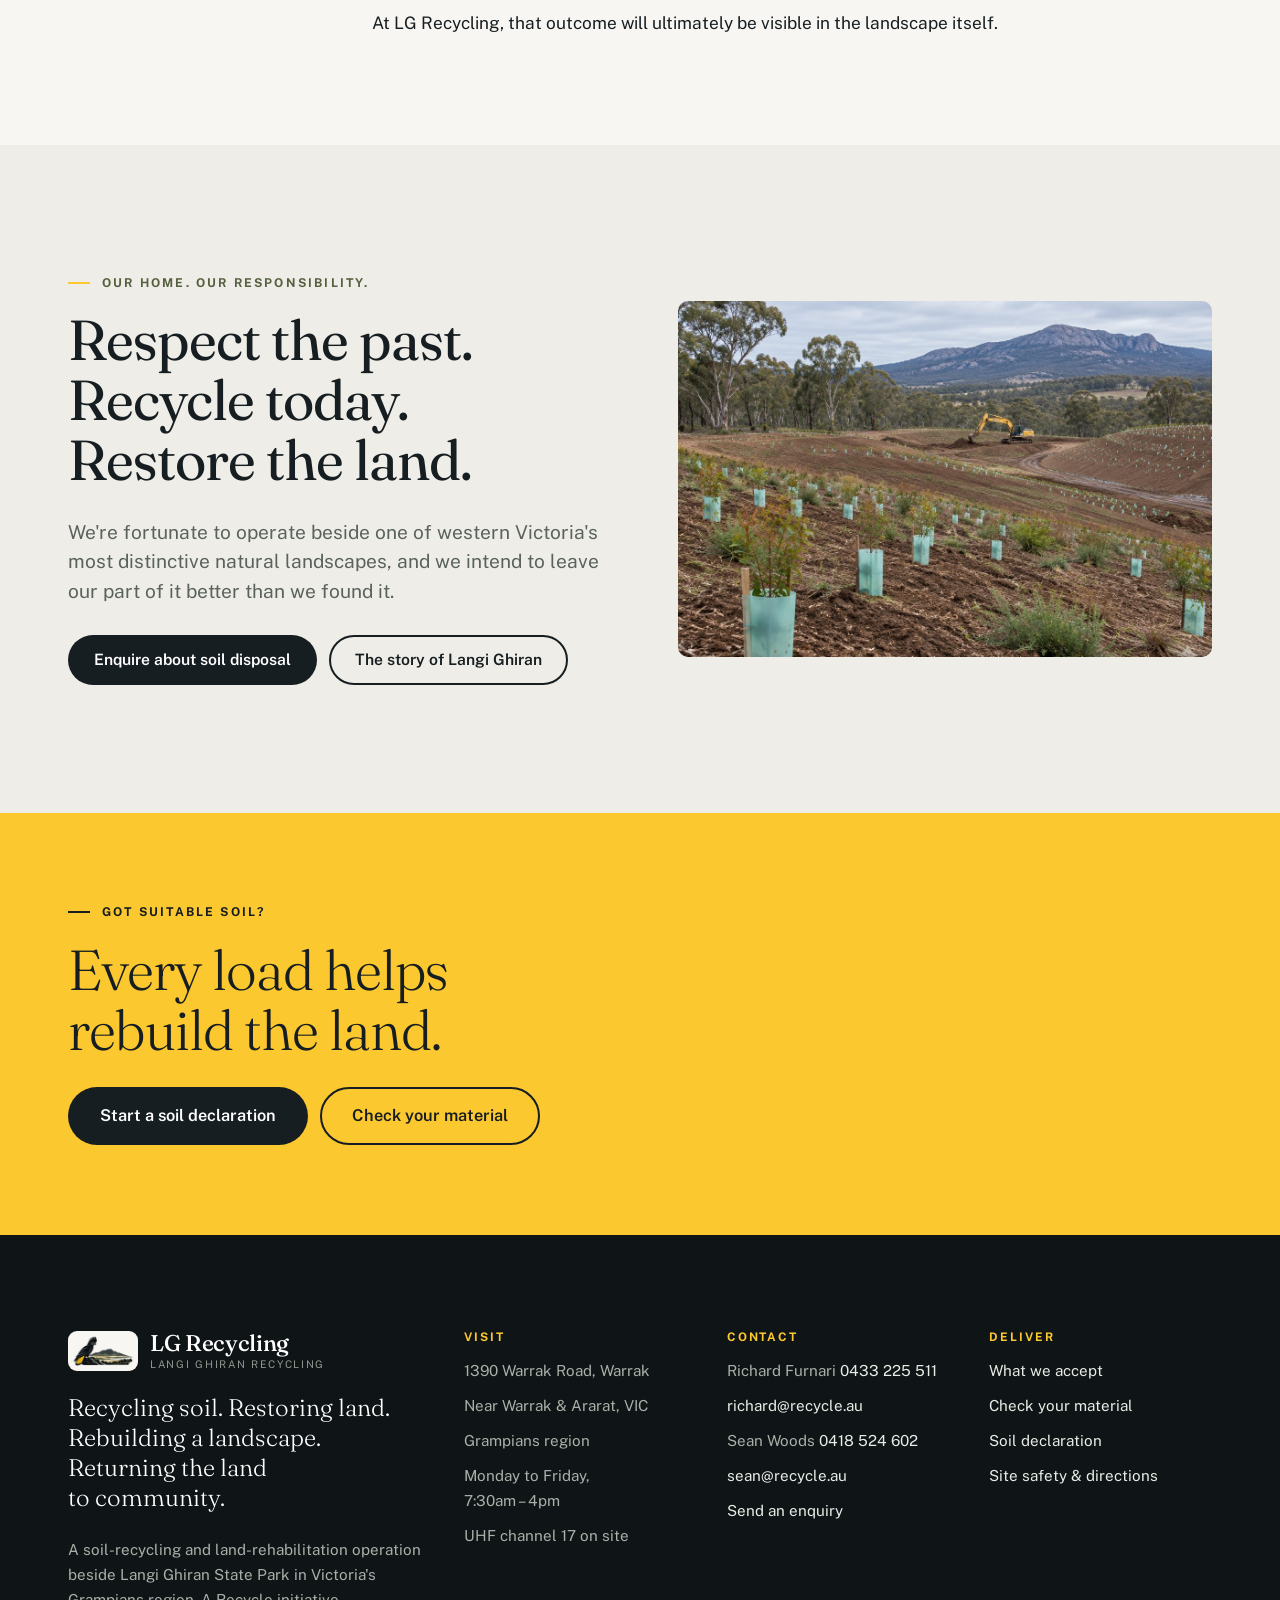
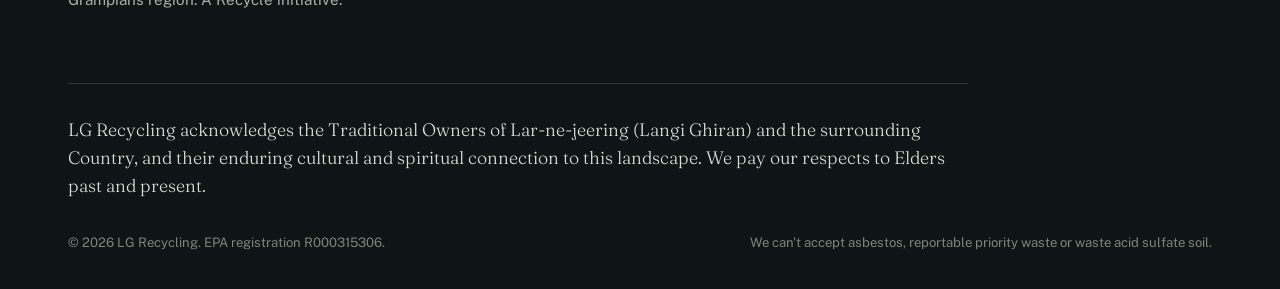
==== commit e21f2def: "Add files via upload" ====
--- a/about.html
+++ b/about.html
@@ -25,7 +25,6 @@
 </head>
 <body class="">
 <a class="skip" href="#main">Skip to content</a>
-<div class="draft"><strong>Draft for review.</strong> Items marked <span class="tbc">TBC</span> are placeholders awaiting confirmation. Photography is illustrative. Not for public release.</div>
 <header class="site-header">
   <div class="wrap">
     <a class="brand" href="index.html" aria-label="LG Recycling home"><span class="brand-mark" aria-hidden="true"></span><span class="brand-text"><b>LG Recycling</b><small>Langi Ghiran Recycling</small></span></a>
@@ -121,7 +120,7 @@
         <div><b>Community spaces</b><span>Created for people to use</span></div>
         <div><b>The condition we leave it in</b><span>The final measure</span></div>
       </div>
-      <p class="note">Progress figures (hectares rehabilitated, tonnes recovered) will be published here once they're being measured. <span class="tbc">No figures yet</span></p>
+      <p class="note">Progress figures (hectares rehabilitated, tonnes recovered) will be published here once they're being measured.</p>
     </div>
   </article>
 
@@ -206,6 +205,6 @@
     </div>
   </div>
 </footer>
-<script src="assets/site.js?v=c3"></script>
+<script src="assets/site.js?v=c4"></script>
 </body>
 </html>
